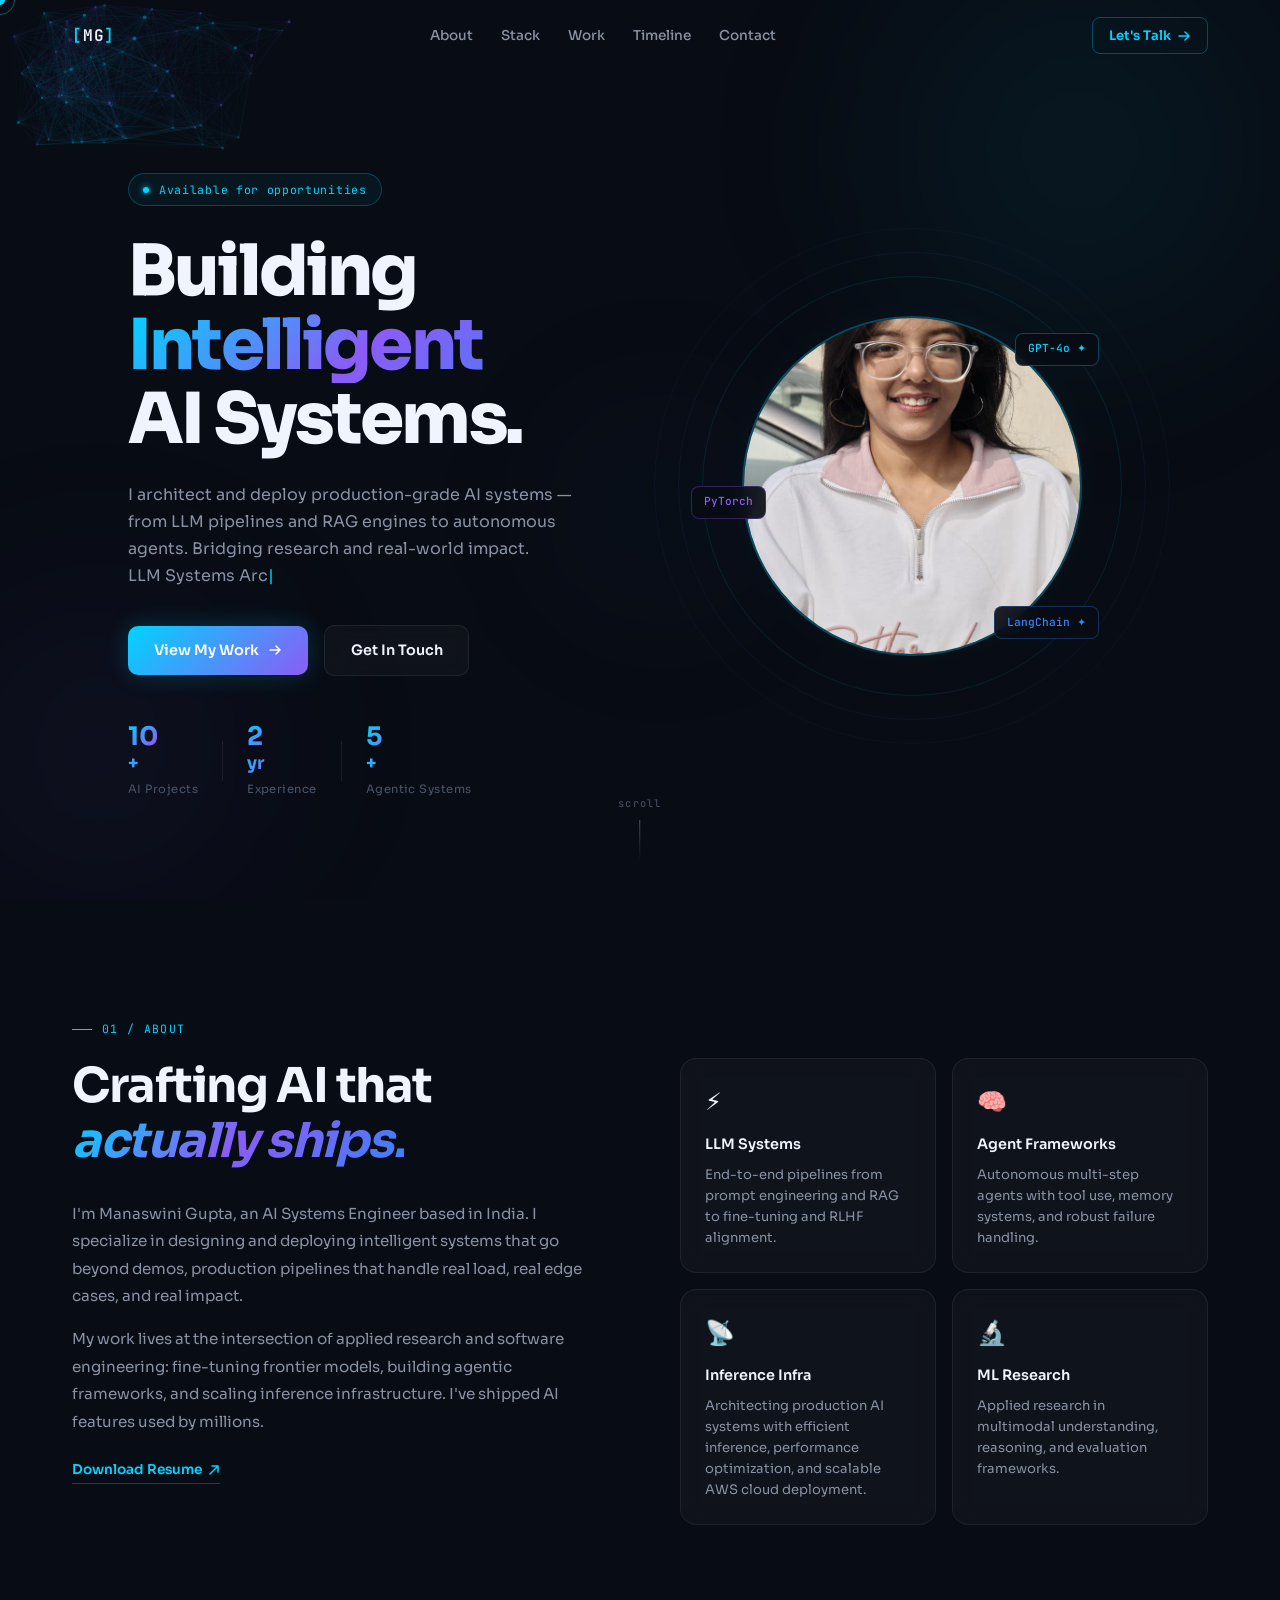
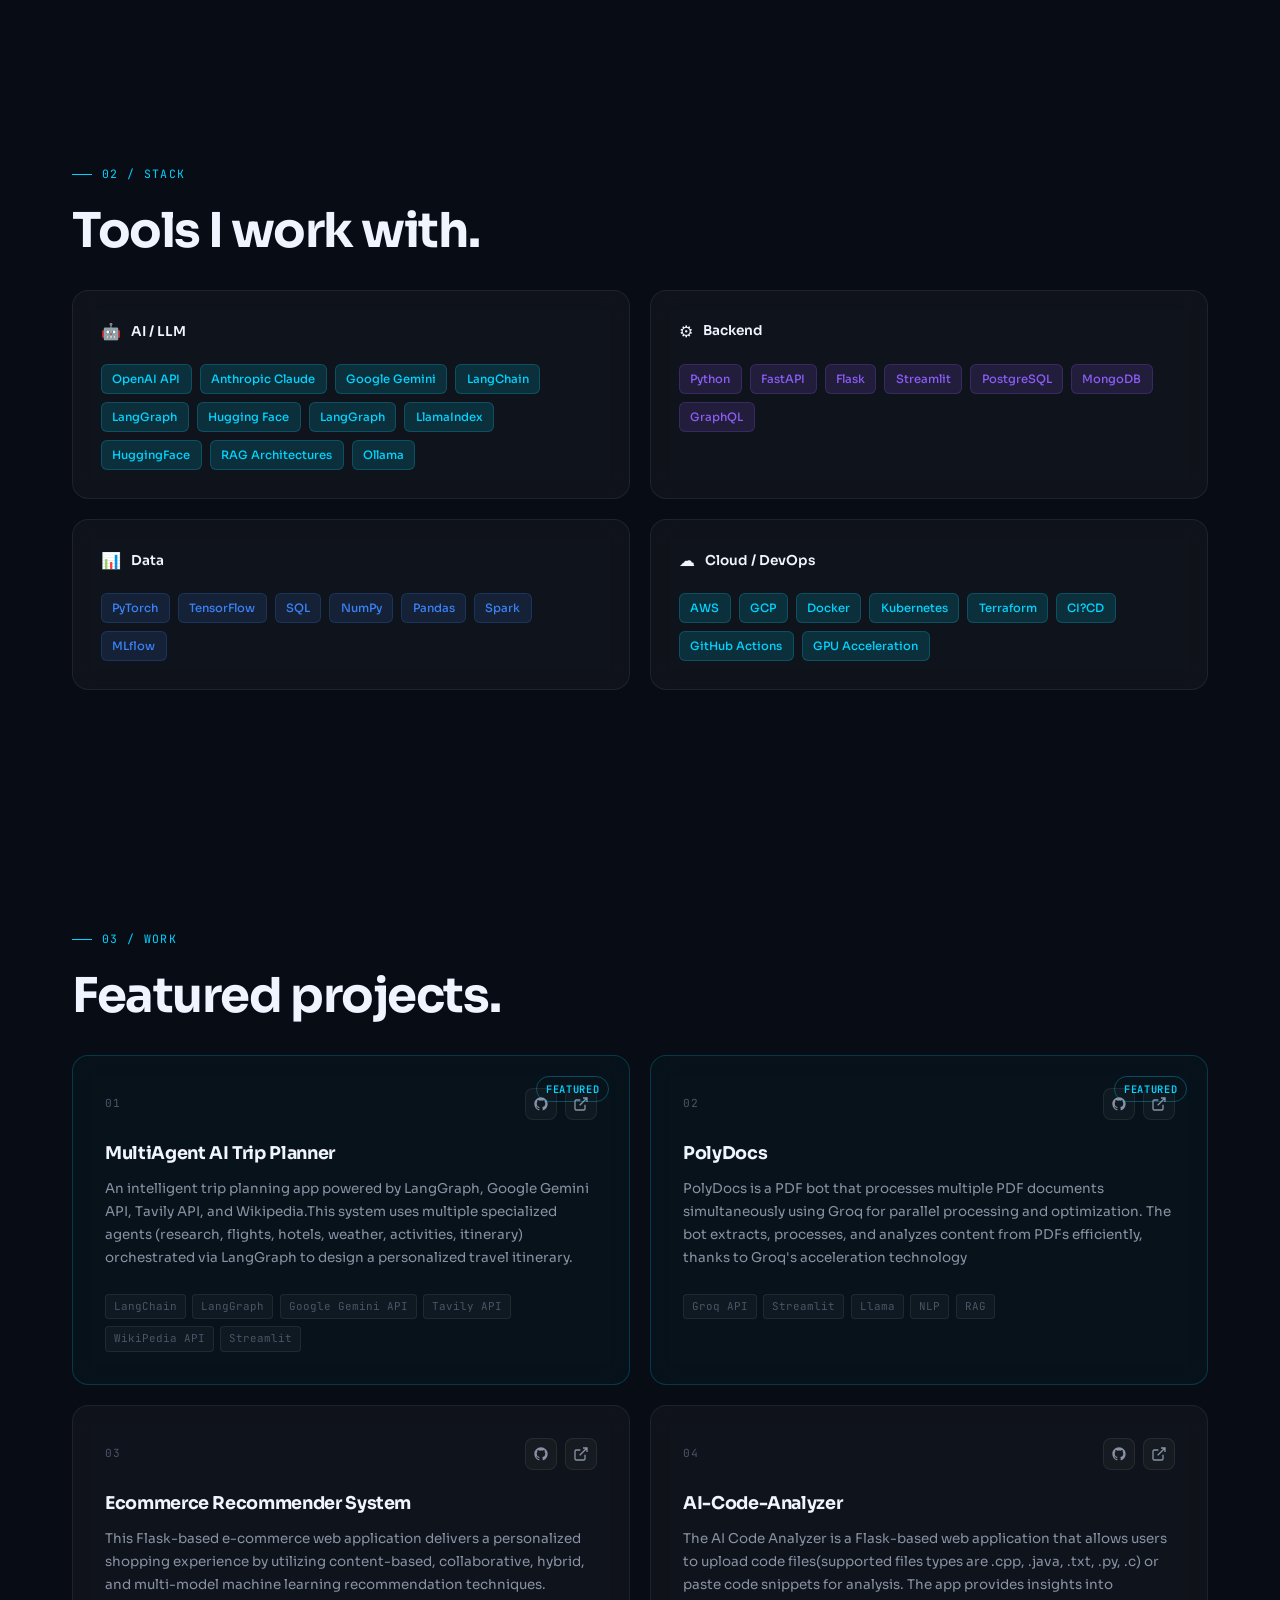
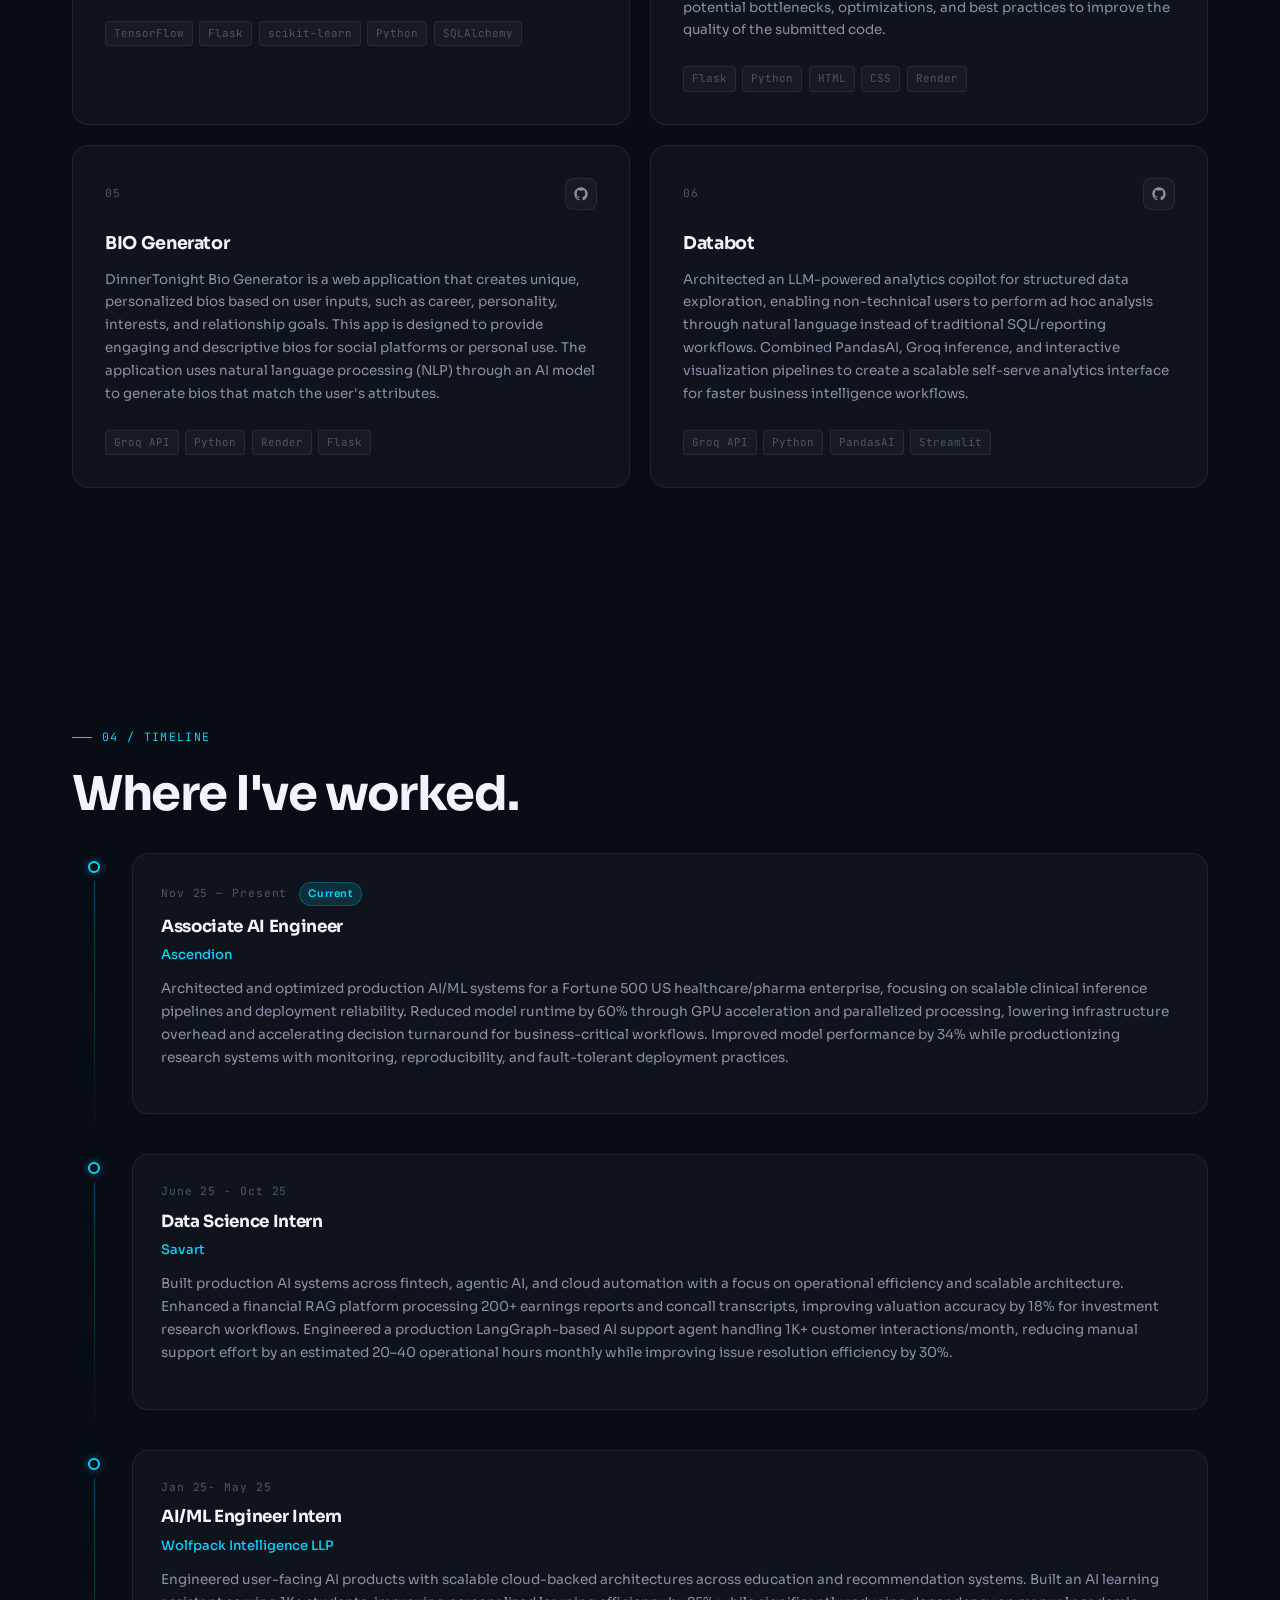
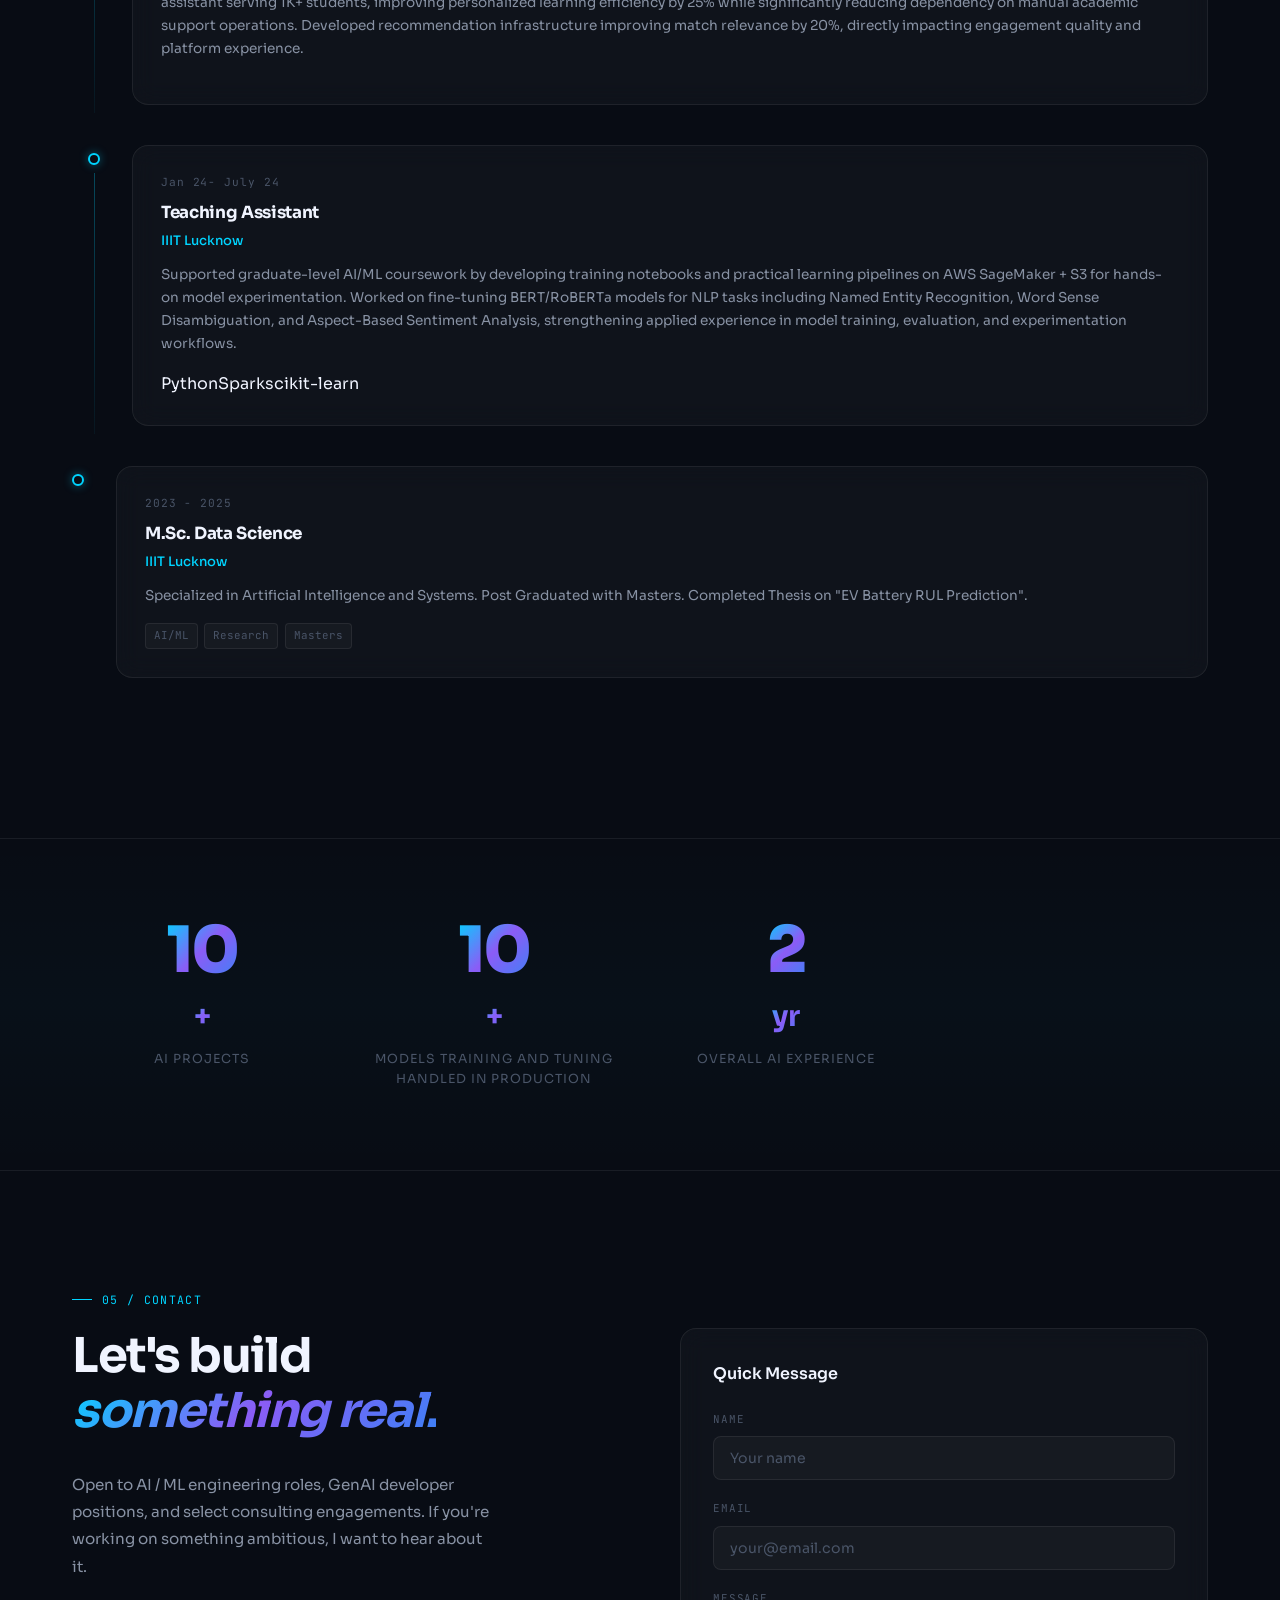
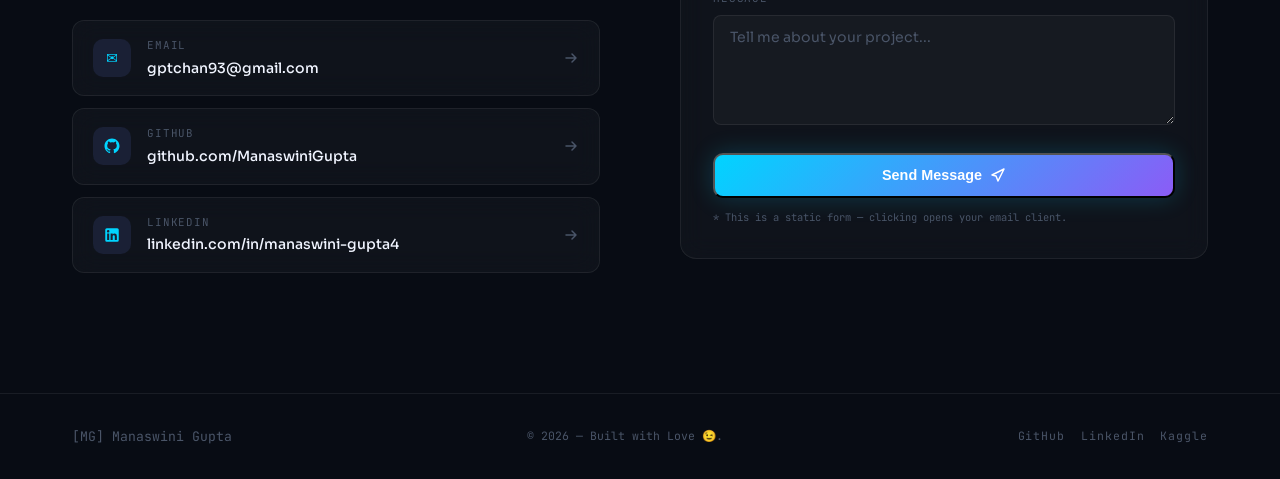
==== index.html @ fb1c4a46 "Update index.html" ====
<!DOCTYPE html>
<html lang="en">
<head>
  <meta charset="UTF-8" />
  <meta name="viewport" content="width=device-width, initial-scale=1.0" />
  <meta name="description" content="Manaswini Gupta — AI Systems Engineer. Building intelligent systems that push the frontier of what machines can do." />
  <title>Manaswini Gupta — AI Systems Engineer</title>

  <!-- Fonts: Clash Display + Sora -->
  <link rel="preconnect" href="https://fonts.googleapis.com" />
  <link rel="preconnect" href="https://fonts.gstatic.com" crossorigin />
  <link href="https://fonts.googleapis.com/css2?family=Sora:wght@300;400;500;600;700;800&family=JetBrains+Mono:wght@300;400;500&display=swap" rel="stylesheet" />

  <link rel="stylesheet" href="styles.css" />
</head>
<body>

  <!-- Custom cursor -->
  <div class="cursor" id="cursor"></div>
  <div class="cursor-trail" id="cursorTrail"></div>

  <!-- Loading screen -->
  <div class="loader" id="loader">
    <div class="loader-inner">
      <div class="loader-bar"></div>
      <span class="loader-text mono">Initializing<span class="loader-dots"></span></span>
    </div>
  </div>

  <!-- ─── NAVBAR ─── -->
  <nav class="nav" id="nav">
    <div class="nav-inner">
      <a href="#hero" class="nav-logo">
        <span class="logo-bracket">[</span>MG<span class="logo-bracket">]</span>
      </a>
      <ul class="nav-links">
        <li><a href="#about"   class="nav-link" data-section="about">About</a></li>
        <li><a href="#skills"  class="nav-link" data-section="skills">Stack</a></li>
        <li><a href="#projects" class="nav-link" data-section="projects">Work</a></li>
        <li><a href="#experience" class="nav-link" data-section="experience">Timeline</a></li>
        <li><a href="#contact" class="nav-link" data-section="contact">Contact</a></li>
      </ul>
      <a href="mailto:gptchan93@gmail.com" class="nav-cta">
        <span>Let's Talk</span>
        <svg width="14" height="14" viewBox="0 0 14 14" fill="none"><path d="M2 7h10M8 3l4 4-4 4" stroke="currentColor" stroke-width="1.5" stroke-linecap="round" stroke-linejoin="round"/></svg>
      </a>
      <button class="nav-toggle" id="navToggle" aria-label="Menu">
        <span></span><span></span>
      </button>
    </div>
  </nav>

  <!-- Mobile menu -->
  <div class="mobile-menu" id="mobileMenu">
    <ul>
      <li><a href="#about"      class="mob-link">About</a></li>
      <li><a href="#skills"     class="mob-link">Stack</a></li>
      <li><a href="#projects"   class="mob-link">Work</a></li>
      <li><a href="#experience" class="mob-link">Timeline</a></li>
      <li><a href="#contact"    class="mob-link">Contact</a></li>
    </ul>
  </div>

  <!-- ─── HERO ─── -->
  <section class="hero" id="hero">
    <!-- Animated background canvas -->
    <canvas class="hero-canvas" id="heroCanvas"></canvas>

    <!-- Ambient orbs -->
    <div class="orb orb-1"></div>
    <div class="orb orb-2"></div>
    <div class="orb orb-3"></div>

    <div class="hero-inner container">
      <!-- Left: text content -->
      <div class="hero-content" data-reveal>
        <div class="hero-badge">
          <span class="badge-dot"></span>
          <span class="mono">Available for opportunities</span>
        </div>

        <h1 class="hero-headline">
          <span class="line">Building</span>
          <span class="line gradient-text">Intelligent</span>
          <span class="line">AI Systems.</span>
        </h1>

        <p class="hero-sub">
          I architect and deploy production-grade AI systems — from LLM pipelines and
          RAG engines to autonomous agents. Bridging research and real-world impact.
        </p>

        <div class="hero-ctas">
          <a href="#projects" class="btn btn-primary">
            <span>View My Work</span>
            <svg width="16" height="16" viewBox="0 0 16 16" fill="none"><path d="M3 8h10M9 4l4 4-4 4" stroke="currentColor" stroke-width="1.5" stroke-linecap="round" stroke-linejoin="round"/></svg>
          </a>
          <a href="mailto: gptchan93@gmail.com" class="btn btn-ghost">Get In Touch</a>
        </div>

        <div class="hero-stats">
          <div class="hstat">
            <span class="hstat-num" data-count="10">0</span><span class="hstat-sym">+</span>
            <span class="hstat-label">AI Projects</span>
          </div>
          <div class="hstat-divider"></div>
          <div class="hstat">
            <span class="hstat-num" data-count="2">0</span><span class="hstat-sym">yr</span>
            <span class="hstat-label">Experience</span>
          </div>
          <div class="hstat-divider"></div>
          <div class="hstat">
            <span class="hstat-num" data-count="5">0</span><span class="hstat-sym">+</span>
            <span class="hstat-label">Agentic Systems</span>
          </div>
        </div>
      </div>

      <!-- Right: profile photo -->
      <div class="hero-visual" data-reveal data-reveal-delay="200">
        <div class="photo-frame">
          <div class="photo-rings">
            <div class="ring ring-1"></div>
            <div class="ring ring-2"></div>
            <div class="ring ring-3"></div>
          </div>
          <!-- Replace src with your actual photo: assets/profile.jpg -->
          <div class="photo-mask">
            <img
              src="assets/profile.jpeg"
              alt="Manaswini Gupta — AI Engineer"
              class="profile-photo"
              onerror="this.style.display='none'; this.nextElementSibling.style.display='flex'"
            />
            <!-- Fallback avatar shown when no image -->
            <div class="photo-fallback" style="display:none">
              <svg width="80" height="80" viewBox="0 0 80 80" fill="none"><circle cx="40" cy="30" r="18" stroke="var(--cyan)" stroke-width="1.5"/><path d="M10 72c0-16.569 13.431-30 30-30s30 13.431 30 30" stroke="var(--cyan)" stroke-width="1.5"/></svg>
            </div>
          </div>
          <div class="photo-glow"></div>
          <!-- Floating chips -->
          <div class="chip chip-1 mono">GPT-4o ✦</div>
          <div class="chip chip-2 mono">PyTorch</div>
          <div class="chip chip-3 mono">LangChain ✦</div>
        </div>
      </div>
    </div>

    <!-- Scroll indicator -->
    <div class="scroll-hint">
      <span class="mono">scroll</span>
      <div class="scroll-line"></div>
    </div>
  </section>

  <!-- ─── ABOUT ─── -->
  <section class="about section" id="about">
    <div class="container">
      <div class="section-label mono" data-reveal>01 / About</div>

      <div class="about-grid">
        <div class="about-text" data-reveal>
          <h2 class="section-heading">
            Crafting AI that<br/>
            <em>actually ships.</em>
          </h2>
          <p>
            I'm Manaswini Gupta, an AI Systems Engineer based in India. I specialize in
            designing and deploying intelligent systems that go beyond demos, production
            pipelines that handle real load, real edge cases, and real impact.
          </p>
          <p>
            My work lives at the intersection of applied research and software engineering:
            fine-tuning frontier models, building agentic frameworks, and scaling inference
            infrastructure. I've shipped AI features used by millions.
          </p>
          <div class="about-links">
            <a href="assets/resume.pdf" class="underline-link" target="_blank">
              Download Resume
              <svg width="12" height="12" viewBox="0 0 12 12" fill="none"><path d="M2 10L10 2M10 2H4M10 2v6" stroke="currentColor" stroke-width="1.5" stroke-linecap="round"/></svg>
            </a>
          </div>
        </div>

        <div class="about-cards" data-reveal data-reveal-delay="150">
          <div class="about-card glass">
            <div class="acard-icon">⚡</div>
            <h3>LLM Systems</h3>
            <p>End-to-end pipelines from prompt engineering and RAG to fine-tuning and RLHF alignment.</p>
          </div>
          <div class="about-card glass">
            <div class="acard-icon">🧠</div>
            <h3>Agent Frameworks</h3>
            <p>Autonomous multi-step agents with tool use, memory systems, and robust failure handling.</p>
          </div>
          <div class="about-card glass">
            <div class="acard-icon">📡</div>
            <h3>Inference Infra</h3>
            <p>Architecting production AI systems with efficient inference, performance optimization, and scalable AWS cloud deployment.</p>
          </div>
          <div class="about-card glass">
            <div class="acard-icon">🔬</div>
            <h3>ML Research</h3>
            <p>Applied research in multimodal understanding, reasoning, and evaluation frameworks.</p>
          </div>
        </div>
      </div>
    </div>
  </section>

  <!-- ─── SKILLS ─── -->
  <section class="skills section" id="skills">
    <div class="container">
      <div class="section-label mono" data-reveal>02 / Stack</div>
      <h2 class="section-heading" data-reveal>Tools I work with.</h2>

      <div class="skills-grid">

        <div class="skill-category glass" data-reveal>
          <div class="skill-cat-header">
            <span class="skill-cat-icon">🤖</span>
            <span>AI / LLM</span>
          </div>
          <div class="skill-tags">
            <span class="skill-tag tag-cyan">OpenAI API</span>
            <span class="skill-tag tag-cyan">Anthropic Claude</span>
            <span class="skill-tag tag-cyan">Google Gemini</span>
            <span class="skill-tag tag-cyan">LangChain</span>
            <span class="skill-tag tag-cyan">LangGraph</span>
            <span class="skill-tag tag-cyan">Hugging Face</span>
            <span class="skill-tag tag-cyan">LangGraph</span>      
            <span class="skill-tag tag-cyan">LlamaIndex</span>
            <span class="skill-tag tag-cyan">HuggingFace</span>
            <span class="skill-tag tag-cyan">RAG Architectures</span>
            <!-- <span class="skill-tag tag-cyan">PEFT / LoRA</span> -->
            <span class="skill-tag tag-cyan">Ollama</span>
          </div>
        </div>

        <div class="skill-category glass" data-reveal data-reveal-delay="80">
          <div class="skill-cat-header">
            <span class="skill-cat-icon">⚙️</span>
            <span>Backend</span>
          </div>
          <div class="skill-tags">
            <span class="skill-tag tag-violet">Python</span>
            <span class="skill-tag tag-violet">FastAPI</span>
            <span class="skill-tag tag-violet">Flask</span>
            <span class="skill-tag tag-violet">Streamlit</span>
            <span class="skill-tag tag-violet">PostgreSQL</span>
            <span class="skill-tag tag-violet">MongoDB</span>
            <span class="skill-tag tag-violet">GraphQL</span>
          </div>
        </div>

        <div class="skill-category glass" data-reveal data-reveal-delay="160">
          <div class="skill-cat-header">
            <span class="skill-cat-icon">📊</span>
            <span>Data</span>
          </div>
          <div class="skill-tags">
            <span class="skill-tag tag-blue">PyTorch</span>
            <span class="skill-tag tag-blue">TensorFlow</span>
            <span class="skill-tag tag-blue">SQL</span>
            <span class="skill-tag tag-blue">NumPy</span>
            <span class="skill-tag tag-blue">Pandas</span>
            <span class="skill-tag tag-blue">Spark</span>
            <span class="skill-tag tag-blue">MLflow</span>
            
          </div>
        </div>

        <div class="skill-category glass" data-reveal data-reveal-delay="240">
          <div class="skill-cat-header">
            <span class="skill-cat-icon">☁️</span>
            <span>Cloud / DevOps</span>
          </div>
          <div class="skill-tags">
            <span class="skill-tag tag-cyan">AWS</span>
            <span class="skill-tag tag-cyan">GCP</span>
            <span class="skill-tag tag-cyan">Docker</span>
            <span class="skill-tag tag-cyan">Kubernetes</span>
            <span class="skill-tag tag-cyan">Terraform</span>
            <span class="skill-tag tag-cyan">CI?CD</span>
            <span class="skill-tag tag-cyan">GitHub Actions</span>
            <span class="skill-tag tag-cyan">GPU Acceleration</span>
          </div>
        </div>

      </div>
    </div>
  </section>

  <!-- ─── PROJECTS ─── -->
  <section class="projects section" id="projects">
    <div class="container">
      <div class="section-label mono" data-reveal>03 / Work</div>
      <h2 class="section-heading" data-reveal>Featured projects.</h2>

      <div class="projects-grid">

        <!-- Project 1 -->
        <!-- <article class="project-card glass" data-reveal data-project="0">
          <div class="proj-header"> -->
        <article class="project-card glass proj-featured" data-reveal data-reveal-delay="100" data-project="0">
          <div class="proj-featured-badge mono">Featured</div>
            <div class="proj-header">
            <span class="proj-num mono">01</span>
            <div class="proj-links">
              <a href="https://github.com/ManaswiniGupta/MultiAgent-AI-Trip-Planner" class="proj-icon-btn" aria-label="GitHub" target="_blank">
                <svg width="16" height="16" viewBox="0 0 24 24" fill="currentColor"><path d="M12 2C6.477 2 2 6.477 2 12c0 4.418 2.865 8.166 6.839 9.489.5.092.682-.217.682-.483 0-.237-.009-.868-.013-1.703-2.782.605-3.369-1.34-3.369-1.34-.454-1.154-1.11-1.461-1.11-1.461-.908-.62.069-.608.069-.608 1.003.07 1.531 1.03 1.531 1.03.892 1.529 2.341 1.087 2.91.832.092-.647.35-1.088.636-1.338-2.22-.253-4.555-1.11-4.555-4.943 0-1.091.39-1.984 1.029-2.683-.103-.253-.446-1.27.098-2.647 0 0 .84-.269 2.75 1.025A9.578 9.578 0 0112 6.836c.85.004 1.705.114 2.504.337 1.909-1.294 2.747-1.025 2.747-1.025.546 1.377.202 2.394.1 2.647.64.699 1.028 1.592 1.028 2.683 0 3.842-2.339 4.687-4.566 4.935.359.309.678.919.678 1.852 0 1.336-.012 2.415-.012 2.744 0 .268.18.579.688.481C19.138 20.163 22 16.418 22 12c0-5.523-4.477-10-10-10z"/></svg>
              </a>
              <a href="https://github.com/ManaswiniGupta/MultiAgent-AI-Trip-Planner/blob/main/Demo%20Images/Screenshot%20(403).png" class="proj-icon-btn" aria-label="Live Demo" target="_blank">
                <svg width="16" height="16" viewBox="0 0 24 24" fill="none" stroke="currentColor" stroke-width="2"><path d="M18 13v6a2 2 0 01-2 2H5a2 2 0 01-2-2V8a2 2 0 012-2h6M15 3h6v6M10 14L21 3"/></svg>
              </a>
            </div>
          </div>
          <div class="proj-body">
            <h3>MultiAgent AI Trip Planner</h3>
            <p>An intelligent trip planning app powered by LangGraph, Google Gemini API, Tavily API, and Wikipedia.This system uses multiple specialized agents (research, flights, hotels, weather, activities, itinerary) orchestrated via LangGraph to design a personalized travel itinerary.</p>
          </div>
          <div class="proj-footer">
            <span class="proj-tag">LangChain</span>
            <span class="proj-tag">LangGraph</span>
            <span class="proj-tag">Google Gemini API</span>
            <span class="proj-tag">Tavily API</span>
            <span class="proj-tag">WikiPedia API</span>
            <span class="proj-tag">Streamlit</span>
          </div>
          <div class="proj-accent"></div>
        </article>

        <!-- Project 2 -->
        <article class="project-card glass proj-featured" data-reveal data-reveal-delay="100" data-project="1">
          <div class="proj-featured-badge mono">Featured</div>
          <div class="proj-header">
            <span class="proj-num mono">02</span>
            <div class="proj-links">
              <a href="https://github.com/ManaswiniGupta/PolyDocs" class="proj-icon-btn" aria-label="GitHub" target="_blank">
                <svg width="16" height="16" viewBox="0 0 24 24" fill="currentColor"><path d="M12 2C6.477 2 2 6.477 2 12c0 4.418 2.865 8.166 6.839 9.489.5.092.682-.217.682-.483 0-.237-.009-.868-.013-1.703-2.782.605-3.369-1.34-3.369-1.34-.454-1.154-1.11-1.461-1.11-1.461-.908-.62.069-.608.069-.608 1.003.07 1.531 1.03 1.531 1.03.892 1.529 2.341 1.087 2.91.832.092-.647.35-1.088.636-1.338-2.22-.253-4.555-1.11-4.555-4.943 0-1.091.39-1.984 1.029-2.683-.103-.253-.446-1.27.098-2.647 0 0 .84-.269 2.75 1.025A9.578 9.578 0 0112 6.836c.85.004 1.705.114 2.504.337 1.909-1.294 2.747-1.025 2.747-1.025.546 1.377.202 2.394.1 2.647.64.699 1.028 1.592 1.028 2.683 0 3.842-2.339 4.687-4.566 4.935.359.309.678.919.678 1.852 0 1.336-.012 2.415-.012 2.744 0 .268.18.579.688.481C19.138 20.163 22 16.418 22 12c0-5.523-4.477-10-10-10z"/></svg>
              </a>
              <a href="https://polydocs-u4zxh5e5neznq6ngfs4vnx.streamlit.app/" class="proj-icon-btn" aria-label="Live Demo" target="_blank">
                <svg width="16" height="16" viewBox="0 0 24 24" fill="none" stroke="currentColor" stroke-width="2"><path d="M18 13v6a2 2 0 01-2 2H5a2 2 0 01-2-2V8a2 2 0 012-2h6M15 3h6v6M10 14L21 3"/></svg>
              </a>
            </div>
          </div>
          <div class="proj-body">
            <h3>PolyDocs</h3>
              <p>PolyDocs is a PDF bot that processes multiple PDF documents simultaneously using Groq for parallel processing and optimization. The bot extracts, processes, and analyzes content from PDFs efficiently, thanks to Groq's acceleration technology</p>          </div>
          <div class="proj-footer">
            <span class="proj-tag">Groq API</span>
            <span class="proj-tag">Streamlit</span>
            <span class="proj-tag">Llama</span>
            <span class="proj-tag">NLP</span>
            <span class="proj-tag">RAG</span>
          </div>
          <div class="proj-accent"></div>
        </article>

        
        <!-- Project 3 -->
        <!-- <article class="project-card glass proj-featured" data-reveal data-reveal-delay="100" data-project="2">
          <div class="proj-featured-badge mono">Featured</div> -->
         <article class="project-card glass" data-reveal data-project="2">
          <!-- <div class="proj-header"> --> 
          <div class="proj-header">
            <span class="proj-num mono">03</span>
            <div class="proj-links">
              <a href="https://github.com/ManaswiniGupta/Ecom-recommender-system" class="proj-icon-btn" aria-label="GitHub" target="_blank">
                <svg width="16" height="16" viewBox="0 0 24 24" fill="currentColor"><path d="M12 2C6.477 2 2 6.477 2 12c0 4.418 2.865 8.166 6.839 9.489.5.092.682-.217.682-.483 0-.237-.009-.868-.013-1.703-2.782.605-3.369-1.34-3.369-1.34-.454-1.154-1.11-1.461-1.11-1.461-.908-.62.069-.608.069-.608 1.003.07 1.531 1.03 1.531 1.03.892 1.529 2.341 1.087 2.91.832.092-.647.35-1.088.636-1.338-2.22-.253-4.555-1.11-4.555-4.943 0-1.091.39-1.984 1.029-2.683-.103-.253-.446-1.27.098-2.647 0 0 .84-.269 2.75 1.025A9.578 9.578 0 0112 6.836c.85.004 1.705.114 2.504.337 1.909-1.294 2.747-1.025 2.747-1.025.546 1.377.202 2.394.1 2.647.64.699 1.028 1.592 1.028 2.683 0 3.842-2.339 4.687-4.566 4.935.359.309.678.919.678 1.852 0 1.336-.012 2.415-.012 2.744 0 .268.18.579.688.481C19.138 20.163 22 16.418 22 12c0-5.523-4.477-10-10-10z"/></svg>
              </a>
              <a href="https://drive.google.com/file/d/1qSKUozX-4V9bNYzt5mXvkrQxwNingvZv/view" class="proj-icon-btn" aria-label="Live Demo" target="_blank">
                <svg width="16" height="16" viewBox="0 0 24 24" fill="none" stroke="currentColor" stroke-width="2"><path d="M18 13v6a2 2 0 01-2 2H5a2 2 0 01-2-2V8a2 2 0 012-2h6M15 3h6v6M10 14L21 3"/></svg>
              </a>
            </div>
          </div>
          <div class="proj-body">
            <h3>Ecommerce Recommender System</h3>
              <p>This Flask-based e-commerce web application delivers a personalized shopping experience by utilizing content-based, collaborative, hybrid, and multi-model machine learning recommendation techniques.</p>          </div>
          <div class="proj-footer">
            <span class="proj-tag">TensorFlow</span>
            <span class="proj-tag">Flask</span>
            <span class="proj-tag">scikit-learn</span>
            <span class="proj-tag">Python</span>
            <span class="proj-tag">SQLAlchemy</span>
          </div>
          <div class="proj-accent"></div>
        </article>

        <!-- Project 4 -->
        <article class="project-card glass" data-reveal data-reveal-delay="200" data-project="3">
          <div class="proj-header">
            <span class="proj-num mono">04</span>
            <div class="proj-links">
              <a href="https://github.com/ManaswiniGupta/AI-Code-Analyzer" class="proj-icon-btn" aria-label="GitHub" target="_blank">
                <svg width="16" height="16" viewBox="0 0 24 24" fill="currentColor"><path d="M12 2C6.477 2 2 6.477 2 12c0 4.418 2.865 8.166 6.839 9.489.5.092.682-.217.682-.483 0-.237-.009-.868-.013-1.703-2.782.605-3.369-1.34-3.369-1.34-.454-1.154-1.11-1.461-1.11-1.461-.908-.62.069-.608.069-.608 1.003.07 1.531 1.03 1.531 1.03.892 1.529 2.341 1.087 2.91.832.092-.647.35-1.088.636-1.338-2.22-.253-4.555-1.11-4.555-4.943 0-1.091.39-1.984 1.029-2.683-.103-.253-.446-1.27.098-2.647 0 0 .84-.269 2.75 1.025A9.578 9.578 0 0112 6.836c.85.004 1.705.114 2.504.337 1.909-1.294 2.747-1.025 2.747-1.025.546 1.377.202 2.394.1 2.647.64.699 1.028 1.592 1.028 2.683 0 3.842-2.339 4.687-4.566 4.935.359.309.678.919.678 1.852 0 1.336-.012 2.415-.012 2.744 0 .268.18.579.688.481C19.138 20.163 22 16.418 22 12c0-5.523-4.477-10-10-10z"/></svg>
              </a>
              <a href="https://ai-code-analyzer-app.onrender.com/" class="proj-icon-btn" aria-label="Live Demo" target="_blank">
                <svg width="16" height="16" viewBox="0 0 24 24" fill="none" stroke="currentColor" stroke-width="2"><path d="M18 13v6a2 2 0 01-2 2H5a2 2 0 01-2-2V8a2 2 0 012-2h6M15 3h6v6M10 14L21 3"/></svg>
              </a>
            </div>
          </div>
          <div class="proj-body">
            <h3>AI-Code-Analyzer</h3>
              <p>The AI Code Analyzer is a Flask-based web application that allows users to upload code files(supported files types are .cpp, .java, .txt, .py, .c) or paste code snippets for analysis. The app provides insights into potential bottlenecks, optimizations, and best practices to improve the quality of the submitted code.</p>          </div>
          <div class="proj-footer">
            <span class="proj-tag">Flask</span>
            <span class="proj-tag">Python</span>
            <span class="proj-tag">HTML</span>
            <span class="proj-tag">CSS</span>
            <span class="proj-tag">Render</span>
          </div>
          <div class="proj-accent"></div>
        </article>

        <!-- Project 5 -->
        <article class="project-card glass" data-reveal data-reveal-delay="300" data-project="4">
          <div class="proj-header">
            <span class="proj-num mono">05</span>
            <div class="proj-links">
              <a href="https://github.com/ManaswiniGupta/BIO-generator" class="proj-icon-btn" aria-label="GitHub" target="_blank">
                <svg width="16" height="16" viewBox="0 0 24 24" fill="currentColor"><path d="M12 2C6.477 2 2 6.477 2 12c0 4.418 2.865 8.166 6.839 9.489.5.092.682-.217.682-.483 0-.237-.009-.868-.013-1.703-2.782.605-3.369-1.34-3.369-1.34-.454-1.154-1.11-1.461-1.11-1.461-.908-.62.069-.608.069-.608 1.003.07 1.531 1.03 1.531 1.03.892 1.529 2.341 1.087 2.91.832.092-.647.35-1.088.636-1.338-2.22-.253-4.555-1.11-4.555-4.943 0-1.091.39-1.984 1.029-2.683-.103-.253-.446-1.27.098-2.647 0 0 .84-.269 2.75 1.025A9.578 9.578 0 0112 6.836c.85.004 1.705.114 2.504.337 1.909-1.294 2.747-1.025 2.747-1.025.546 1.377.202 2.394.1 2.647.64.699 1.028 1.592 1.028 2.683 0 3.842-2.339 4.687-4.566 4.935.359.309.678.919.678 1.852 0 1.336-.012 2.415-.012 2.744 0 .268.18.579.688.481C19.138 20.163 22 16.418 22 12c0-5.523-4.477-10-10-10z"/></svg>
              </a>
            </div>
          </div>
          <div class="proj-body">
            <h3>BIO Generator</h3>
            <p>DinnerTonight Bio Generator is a web application that creates unique, personalized bios based on user inputs, such as career, personality, interests, and relationship goals. This app is designed to provide engaging and descriptive bios for social platforms or personal use. The application uses natural language processing (NLP) through an AI model to generate bios that match the user's attributes.</p>          </div>
          <div class="proj-footer">
            <span class="proj-tag">Groq API</span>
            <span class="proj-tag">Python</span>
            <span class="proj-tag">Render</span>
            <span class="proj-tag">Flask</span>
          </div>
          <div class="proj-accent"></div>
        </article>


        <!-- Project 6 -->
        <article class="project-card glass" data-reveal data-reveal-delay="300" data-project="5">
          <div class="proj-header">
            <span class="proj-num mono">06</span>
            <div class="proj-links">
              <a href="https://github.com/ManaswiniGupta/Databot" class="proj-icon-btn" aria-label="GitHub" target="_blank">
                <svg width="16" height="16" viewBox="0 0 24 24" fill="currentColor"><path d="M12 2C6.477 2 2 6.477 2 12c0 4.418 2.865 8.166 6.839 9.489.5.092.682-.217.682-.483 0-.237-.009-.868-.013-1.703-2.782.605-3.369-1.34-3.369-1.34-.454-1.154-1.11-1.461-1.11-1.461-.908-.62.069-.608.069-.608 1.003.07 1.531 1.03 1.531 1.03.892 1.529 2.341 1.087 2.91.832.092-.647.35-1.088.636-1.338-2.22-.253-4.555-1.11-4.555-4.943 0-1.091.39-1.984 1.029-2.683-.103-.253-.446-1.27.098-2.647 0 0 .84-.269 2.75 1.025A9.578 9.578 0 0112 6.836c.85.004 1.705.114 2.504.337 1.909-1.294 2.747-1.025 2.747-1.025.546 1.377.202 2.394.1 2.647.64.699 1.028 1.592 1.028 2.683 0 3.842-2.339 4.687-4.566 4.935.359.309.678.919.678 1.852 0 1.336-.012 2.415-.012 2.744 0 .268.18.579.688.481C19.138 20.163 22 16.418 22 12c0-5.523-4.477-10-10-10z"/></svg>
              </a>
            </div>
          </div>
          <div class="proj-body">
            <h3>Databot</h3>
            <p>Architected an LLM-powered analytics copilot for structured data exploration, enabling non-technical users to perform ad hoc analysis through natural language instead of traditional SQL/reporting workflows. Combined PandasAI, Groq inference, and interactive visualization pipelines to create a scalable self-serve analytics interface for faster business intelligence workflows.</p>          <div class="proj-footer">
            <span class="proj-tag">Groq API</span>
            <span class="proj-tag">Python</span>
            <span class="proj-tag">PandasAI</span>
            <span class="proj-tag">Streamlit</span>
          </div>
          <div class="proj-accent"></div>
        </article>

      </div>
    </div>
  </section>

  <!-- ─── EXPERIENCE ─── -->
  <section class="experience section" id="experience">
    <div class="container">
      <div class="section-label mono" data-reveal>04 / Timeline</div>
      <h2 class="section-heading" data-reveal>Where I've worked.</h2>

      <div class="timeline">

        <div class="timeline-item" data-reveal>
          <div class="tl-marker">
            <div class="tl-dot"></div>
            <div class="tl-line"></div>
          </div>
          <div class="tl-content glass">
            <div class="tl-meta">
              <span class="tl-period mono">Nov 25 — Present</span>
              <span class="tl-badge">Current</span>
            </div>
            <h3>Associate AI Engineer</h3>
            <div class="tl-company">Ascendion</div>
              <p>Architected and optimized production AI/ML systems for a Fortune 500 US healthcare/pharma enterprise, focusing on scalable clinical inference pipelines and deployment reliability. Reduced model runtime by 60% through GPU acceleration and parallelized processing, lowering infrastructure overhead and accelerating decision turnaround for business-critical workflows. Improved model performance by 34% while productionizing research systems with monitoring, reproducibility, and fault-tolerant deployment practices.</p>            <div class="tl-tags">
              <!-- <span>LLMs</span><span>RAG</span><span>Python</span><span>AWS</span> -->
            </div>
          </div>
        </div>

        <div class="timeline-item" data-reveal data-reveal-delay="100">
          <div class="tl-marker">
            <div class="tl-dot"></div>
            <div class="tl-line"></div>
          </div>
          <div class="tl-content glass">
            <div class="tl-meta">
              <span class="tl-period mono">June 25 - Oct 25</span>
            </div>
            <h3>Data Science Intern</h3>
            <div class="tl-company">Savart</div>
              <p>Built production AI systems across fintech, agentic AI, and cloud automation with a focus on operational efficiency and scalable architecture. Enhanced a financial RAG platform processing 200+ earnings reports and concall transcripts, improving valuation accuracy by 18% for investment research workflows. Engineered a production LangGraph-based AI support agent handling 1K+ customer interactions/month, reducing manual support effort by an estimated 20–40 operational hours monthly while improving issue resolution efficiency by 30%.</p>            <div class="tl-tags">
              <!-- <span>PyTorch</span><span>Kubernetes</span><span>NLP</span> -->
            </div>
          </div>
        </div>

        <div class="timeline-item" data-reveal data-reveal-delay="200">
          <div class="tl-marker">
            <div class="tl-dot"></div>
            <div class="tl-line"></div>
          </div>
          <div class="tl-content glass">
            <div class="tl-meta">
              <span class="tl-period mono">Jan 25- May 25</span>
            </div>
            <h3>AI/ML Engineer Intern </h3>
            <div class="tl-company">Wolfpack Intelligence LLP</div>
              <p>Engineered user-facing AI products with scalable cloud-backed architectures across education and recommendation systems. Built an AI learning assistant serving 1K+ students, improving personalized learning efficiency by 25% while significantly reducing dependency on manual academic support operations. Developed recommendation infrastructure improving match relevance by 20%, directly impacting engagement quality and platform experience.</p>            <div class="tl-tags">
              <!-- <span>Python</span><span>Spark</span><span>scikit-learn</span> -->
            </div>
          </div>
        </div>


        
        <div class="timeline-item" data-reveal data-reveal-delay="200">
          <div class="tl-marker">
            <div class="tl-dot"></div>
            <div class="tl-line"></div>
          </div>
          <div class="tl-content glass">
            <div class="tl-meta">
              <span class="tl-period mono">Jan 24- July 24</span>
            </div>
            <h3>Teaching Assistant </h3>
            <div class="tl-company">IIIT Lucknow</div>
              <p>Supported graduate-level AI/ML coursework by developing training notebooks and practical learning pipelines on AWS SageMaker + S3 for hands-on model experimentation. Worked on fine-tuning BERT/RoBERTa models for NLP tasks including Named Entity Recognition, Word Sense Disambiguation, and Aspect-Based Sentiment Analysis, strengthening applied experience in model training, evaluation, and experimentation workflows.</p>              <span>Python</span><span>Spark</span><span>scikit-learn</span>
            </div>
          </div>
        </div>

        <div class="timeline-item" data-reveal data-reveal-delay="300">
          <div class="tl-marker">
            <div class="tl-dot"></div>
          </div>
          <div class="tl-content glass">
            <div class="tl-meta">
              <span class="tl-period mono">2023 - 2025</span>
            </div>
            <h3>M.Sc. Data Science</h3>
            <div class="tl-company">IIIT Lucknow</div>
            <p>Specialized in Artificial Intelligence and Systems. Post Graduated with Masters. Completed Thesis on "EV Battery RUL Prediction".</p>
            <div class="tl-tags">
              <span>AI/ML</span><span>Research</span><span>Masters</span>
            </div>
          </div>
        </div>

      </div>
    </div>
  </section>

  <!-- ─── STATS ─── -->
  <section class="stats section" id="stats">
    <div class="container">
      <div class="stats-grid">
        <div class="stat-item" data-reveal>
          <span class="stat-num gradient-text" data-count="10">0</span>
          <span class="stat-plus gradient-text">+</span>
          <span class="stat-label">AI Projects</span>
        </div>
        <div class="stat-item" data-reveal data-reveal-delay="100">
          <span class="stat-num gradient-text" data-count="10">0</span>
          <span class="stat-plus gradient-text">+</span>
          <span class="stat-label">Models training and Tuning Handled in Production</span>
        </div>
        <!-- <div class="stat-item" data-reveal data-reveal-delay="200">
          <span class="stat-num gradient-text" data-count="20">0</span>
          <span class="stat-plus gradient-text">K+</span>
          <span class="stat-label">Daily API Calls Handled</span>
        </div> -->
        <div class="stat-item" data-reveal data-reveal-delay="300">
          <span class="stat-num gradient-text" data-count="2">0</span>
          <span class="stat-plus gradient-text">yr</span>
          <span class="stat-label">Overall AI Experience</span>
        </div>
      </div>
    </div>
  </section>

  <!-- ─── CONTACT ─── -->
  <section class="contact section" id="contact">
    <div class="container">
      <div class="section-label mono" data-reveal>05 / Contact</div>

      <div class="contact-grid">
        <div class="contact-left" data-reveal>
          <h2 class="section-heading">
            Let's build<br/>
            <em>something real.</em>
          </h2>
          <p>Open to AI / ML engineering roles, GenAI developer positions, and select consulting engagements. If you're working on something ambitious, I want to hear about it.</p>

          <div class="contact-channels">
            <!-- Replace href values with your actual links -->
            <a href="mailto:gptchan93@gmail.com" class="channel-link glass">
              <div class="channel-icon">✉</div>
              <div class="channel-info">
                <span class="channel-label mono">Email</span>
                <span class="channel-value">gptchan93@gmail.com</span>
              </div>
              <svg class="channel-arrow" width="16" height="16" viewBox="0 0 16 16" fill="none"><path d="M3 8h10M9 4l4 4-4 4" stroke="currentColor" stroke-width="1.5" stroke-linecap="round" stroke-linejoin="round"/></svg>
            </a>

            <a href="https://github.com/ManaswiniGupta" class="channel-link glass" target="_blank" rel="noopener">
              <div class="channel-icon">
                <svg width="18" height="18" viewBox="0 0 24 24" fill="currentColor"><path d="M12 2C6.477 2 2 6.477 2 12c0 4.418 2.865 8.166 6.839 9.489.5.092.682-.217.682-.483 0-.237-.009-.868-.013-1.703-2.782.605-3.369-1.34-3.369-1.34-.454-1.154-1.11-1.461-1.11-1.461-.908-.62.069-.608.069-.608 1.003.07 1.531 1.03 1.531 1.03.892 1.529 2.341 1.087 2.91.832.092-.647.35-1.088.636-1.338-2.22-.253-4.555-1.11-4.555-4.943 0-1.091.39-1.984 1.029-2.683-.103-.253-.446-1.27.098-2.647 0 0 .84-.269 2.75 1.025A9.578 9.578 0 0112 6.836c.85.004 1.705.114 2.504.337 1.909-1.294 2.747-1.025 2.747-1.025.546 1.377.202 2.394.1 2.647.64.699 1.028 1.592 1.028 2.683 0 3.842-2.339 4.687-4.566 4.935.359.309.678.919.678 1.852 0 1.336-.012 2.415-.012 2.744 0 .268.18.579.688.481C19.138 20.163 22 16.418 22 12c0-5.523-4.477-10-10-10z"/></svg>
              </div>
              <div class="channel-info">
                <span class="channel-label mono">GitHub</span>
                <span class="channel-value">github.com/ManaswiniGupta</span>
              </div>
              <svg class="channel-arrow" width="16" height="16" viewBox="0 0 16 16" fill="none"><path d="M3 8h10M9 4l4 4-4 4" stroke="currentColor" stroke-width="1.5" stroke-linecap="round" stroke-linejoin="round"/></svg>
            </a>

            <a href="https://www.linkedin.com/in/manaswini-gupta4/" class="channel-link glass" target="_blank" rel="noopener">
              <div class="channel-icon">
                <svg width="18" height="18" viewBox="0 0 24 24" fill="currentColor"><path d="M19 3a2 2 0 012 2v14a2 2 0 01-2 2H5a2 2 0 01-2-2V5a2 2 0 012-2h14m-.5 15.5v-5.3a3.26 3.26 0 00-3.26-3.26c-.85 0-1.84.52-2.32 1.3v-1.11h-2.79v8.37h2.79v-4.93c0-.77.62-1.4 1.39-1.4a1.4 1.4 0 011.4 1.4v4.93h2.79M6.88 8.56a1.68 1.68 0 001.68-1.68c0-.93-.75-1.69-1.68-1.69a1.69 1.69 0 00-1.69 1.69c0 .93.76 1.68 1.69 1.68m1.39 9.94v-8.37H5.5v8.37h2.77z"/></svg>
              </div>
              <div class="channel-info">
                <span class="channel-label mono">LinkedIn</span>
                <span class="channel-value">linkedin.com/in/manaswini-gupta4</span>
              </div>
              <svg class="channel-arrow" width="16" height="16" viewBox="0 0 16 16" fill="none"><path d="M3 8h10M9 4l4 4-4 4" stroke="currentColor" stroke-width="1.5" stroke-linecap="round" stroke-linejoin="round"/></svg>
            </a>
          </div>
        </div>

        <!-- Quick message form (frontend only) -->
        <div class="contact-right" data-reveal data-reveal-delay="150">
          <div class="contact-form glass">
            <h3>Quick Message</h3>
            <div class="form-group">
              <label class="mono">Name</label>
              <input type="text" class="form-input" placeholder="Your name" />
            </div>
            <div class="form-group">
              <label class="mono">Email</label>
              <input type="email" class="form-input" placeholder="your@email.com" />
            </div>
            <div class="form-group">
              <label class="mono">Message</label>
              <textarea class="form-input form-textarea" placeholder="Tell me about your project..."></textarea>
            </div>
            <button class="btn btn-primary btn-full" id="formSubmit">
              <span>Send Message</span>
              <svg width="16" height="16" viewBox="0 0 16 16" fill="none"><path d="M2 8l12-6-6 12-2-5-4-1z" stroke="currentColor" stroke-width="1.5" stroke-linejoin="round"/></svg>
            </button>
            <p class="form-note mono">* This is a static form — clicking opens your email client.</p>
          </div>
        </div>
      </div>
    </div>
  </section>

  <!-- ─── FOOTER ─── -->
  <footer class="footer">
    <div class="container footer-inner">
      <span class="footer-logo mono">[MG] Manaswini Gupta</span>
      <span class="footer-copy mono">© 2026 — Built with Love 😉.</span>
      <div class="footer-socials">
        <a href="https://github.com/ManaswiniGupta" target="_blank" rel="noopener" aria-label="GitHub">GitHub</a>
        <a href="https://www.linkedin.com/in/manaswini-gupta4/" target="_blank" rel="noopener" aria-label="LinkedIn">LinkedIn</a>
        <a href="https://www.kaggle.com/manaswiniguptaiiitl" target="_blank" rel="noopener" aria-label="Kaggle">Kaggle</a>
      </div>
    </div>
  </footer>

  <script src="script.js"></script>
</body>
</html>
---- styles.css ----
/* ============================================================
   Alex Chen — AI Engineer Portfolio
   styles.css — Premium Dark Theme
   ============================================================ */

/* ─── CSS Custom Properties ─── */
:root {
  /* Base colors */
  --bg-base:      #080C14;
  --bg-1:         #0B0F19;
  --bg-2:         #111827;
  --bg-3:         #1A2035;

  /* Accents */
  --cyan:         #00D4FF;
  --cyan-dim:     rgba(0, 212, 255, 0.15);
  --cyan-glow:    rgba(0, 212, 255, 0.08);
  --violet:       #8B5CF6;
  --violet-dim:   rgba(139, 92, 246, 0.15);
  --blue:         #3B82F6;
  --blue-dim:     rgba(59, 130, 246, 0.12);

  /* Text */
  --text-primary:   #F0F4FF;
  --text-secondary: #8892A4;
  --text-muted:     #4A5568;

  /* Glass */
  --glass-bg:     rgba(255, 255, 255, 0.03);
  --glass-border: rgba(255, 255, 255, 0.07);
  --glass-hover:  rgba(255, 255, 255, 0.055);

  /* Gradient */
  --grad-cyan-violet: linear-gradient(135deg, var(--cyan), var(--violet));
  --grad-text:        linear-gradient(135deg, #00D4FF 0%, #8B5CF6 50%, #3B82F6 100%);

  /* Layout */
  --max-w: 1200px;
  --nav-h: 72px;

  /* Timing */
  --ease-out-expo: cubic-bezier(0.16, 1, 0.3, 1);
  --ease-in-out:   cubic-bezier(0.4, 0, 0.2, 1);
}

/* ─── Reset & Base ─── */
*, *::before, *::after { box-sizing: border-box; margin: 0; padding: 0; }

html {
  scroll-behavior: smooth;
  scroll-padding-top: var(--nav-h);
}

body {
  font-family: 'Sora', system-ui, sans-serif;
  background: var(--bg-base);
  color: var(--text-primary);
  line-height: 1.6;
  overflow-x: hidden;
  -webkit-font-smoothing: antialiased;
  cursor: none; /* hide default; custom cursor active */
}

/* Restore pointer on touch devices */
@media (hover: none) {
  body { cursor: auto; }
  .cursor, .cursor-trail { display: none; }
}

img { max-width: 100%; display: block; }
a { color: inherit; text-decoration: none; }
ul { list-style: none; }

.mono { font-family: 'JetBrains Mono', monospace; }
.container { max-width: var(--max-w); margin: 0 auto; padding: 0 2rem; }
.section { padding: 120px 0; }

/* ─── Custom Cursor ─── */
.cursor {
  position: fixed; top: 0; left: 0; z-index: 9999;
  width: 10px; height: 10px;
  background: var(--cyan);
  border-radius: 50%;
  pointer-events: none;
  transform: translate(-50%, -50%);
  transition: width 0.2s, height 0.2s, background 0.2s;
  mix-blend-mode: screen;
}

.cursor-trail {
  position: fixed; top: 0; left: 0; z-index: 9998;
  width: 30px; height: 30px;
  border: 1px solid rgba(0, 212, 255, 0.4);
  border-radius: 50%;
  pointer-events: none;
  transform: translate(-50%, -50%);
  transition: transform 0.1s var(--ease-out-expo), width 0.3s, height 0.3s;
}

body:has(a:hover) .cursor,
body:has(button:hover) .cursor {
  width: 18px; height: 18px;
  background: var(--violet);
}

/* ─── Loader ─── */
.loader {
  position: fixed; inset: 0; z-index: 10000;
  background: var(--bg-base);
  display: flex; align-items: center; justify-content: center;
  transition: opacity 0.6s var(--ease-out-expo), visibility 0.6s;
}

.loader.hidden { opacity: 0; visibility: hidden; pointer-events: none; }

.loader-inner {
  display: flex; flex-direction: column; align-items: center; gap: 1.2rem;
}

.loader-bar {
  width: 200px; height: 1px;
  background: var(--bg-3);
  position: relative; overflow: hidden;
  border-radius: 1px;
}

.loader-bar::after {
  content: '';
  position: absolute; top: 0; left: -100%; width: 100%; height: 100%;
  background: linear-gradient(90deg, transparent, var(--cyan), transparent);
  animation: loaderScan 1.2s var(--ease-in-out) infinite;
}

@keyframes loaderScan {
  to { left: 200%; }
}

.loader-text {
  font-size: 0.7rem; color: var(--text-muted); letter-spacing: 0.15em;
}

.loader-dots::after {
  content: '';
  animation: dots 1.2s infinite;
}

@keyframes dots {
  0%   { content: ''; }
  33%  { content: '.'; }
  66%  { content: '..'; }
  100% { content: '...'; }
}

/* ─── Glass utility ─── */
.glass {
  background: var(--glass-bg);
  border: 1px solid var(--glass-border);
  border-radius: 16px;
  backdrop-filter: blur(12px);
  -webkit-backdrop-filter: blur(12px);
}

.glass:hover {
  background: var(--glass-hover);
  border-color: rgba(255,255,255,0.12);
  transition: background 0.3s, border-color 0.3s;
}

/* ─── Gradient text ─── */
.gradient-text {
  background: var(--grad-text);
  -webkit-background-clip: text;
  -webkit-text-fill-color: transparent;
  background-clip: text;
}

/* ─── Reveal animations ─── */
[data-reveal] {
  opacity: 0;
  transform: translateY(24px);
  transition: opacity 0.7s var(--ease-out-expo), transform 0.7s var(--ease-out-expo);
}

[data-reveal].revealed {
  opacity: 1;
  transform: translateY(0);
}

[data-reveal-delay="80"]  { transition-delay: 80ms; }
[data-reveal-delay="100"] { transition-delay: 100ms; }
[data-reveal-delay="150"] { transition-delay: 150ms; }
[data-reveal-delay="200"] { transition-delay: 200ms; }
[data-reveal-delay="240"] { transition-delay: 240ms; }
[data-reveal-delay="300"] { transition-delay: 300ms; }

/* ─── Buttons ─── */
.btn {
  display: inline-flex; align-items: center; gap: 0.5rem;
  padding: 0.8rem 1.6rem;
  border-radius: 10px;
  font-size: 0.9rem; font-weight: 600;
  transition: all 0.25s var(--ease-out-expo);
  cursor: none;
  position: relative; overflow: hidden;
}

.btn-primary {
  background: linear-gradient(135deg, var(--cyan), var(--violet));
  color: #fff;
  box-shadow: 0 0 24px rgba(0, 212, 255, 0.2);
}

.btn-primary::before {
  content: '';
  position: absolute; inset: 0;
  background: linear-gradient(135deg, var(--violet), var(--cyan));
  opacity: 0;
  transition: opacity 0.3s;
}

.btn-primary:hover::before { opacity: 1; }
.btn-primary:hover { transform: translateY(-2px); box-shadow: 0 8px 30px rgba(0, 212, 255, 0.35); }
.btn-primary span, .btn-primary svg { position: relative; z-index: 1; }

.btn-ghost {
  background: var(--glass-bg);
  border: 1px solid var(--glass-border);
  color: var(--text-primary);
  backdrop-filter: blur(8px);
}

.btn-ghost:hover {
  background: var(--glass-hover);
  border-color: var(--cyan);
  color: var(--cyan);
  transform: translateY(-2px);
}

.btn-full { width: 100%; justify-content: center; }

/* ─── Section labels & headings ─── */
.section-label {
  font-size: 0.72rem;
  color: var(--cyan);
  letter-spacing: 0.12em;
  text-transform: uppercase;
  margin-bottom: 1.2rem;
  display: flex; align-items: center; gap: 0.6rem;
}

.section-label::before {
  content: '';
  display: block; width: 20px; height: 1px;
  background: var(--cyan);
}

.section-heading {
  font-size: clamp(2rem, 4vw, 3rem);
  font-weight: 700;
  line-height: 1.15;
  margin-bottom: 2rem;
  letter-spacing: -0.03em;
}

.section-heading em {
  font-style: italic;
  background: var(--grad-text);
  -webkit-background-clip: text;
  -webkit-text-fill-color: transparent;
  background-clip: text;
}

/* ─── NAVBAR ─── */
.nav {
  position: fixed; top: 0; left: 0; right: 0; z-index: 1000;
  height: var(--nav-h);
  transition: background 0.4s, backdrop-filter 0.4s, border-color 0.4s;
  border-bottom: 1px solid transparent;
}

.nav.scrolled {
  background: rgba(8, 12, 20, 0.85);
  backdrop-filter: blur(20px);
  -webkit-backdrop-filter: blur(20px);
  border-color: var(--glass-border);
}

.nav-inner {
  max-width: var(--max-w); margin: 0 auto; padding: 0 2rem;
  height: 100%;
  display: flex; align-items: center; justify-content: space-between; gap: 2rem;
}

.nav-logo {
  font-family: 'JetBrains Mono', monospace;
  font-size: 1rem; font-weight: 600;
  color: var(--text-primary);
  letter-spacing: 0.05em;
}

.logo-bracket { color: var(--cyan); }

.nav-links {
  display: flex; align-items: center; gap: 0.25rem;
}

.nav-link {
  font-size: 0.85rem; font-weight: 500;
  color: var(--text-secondary);
  padding: 0.4rem 0.75rem;
  border-radius: 6px;
  transition: color 0.2s, background 0.2s;
}

.nav-link:hover,
.nav-link.active {
  color: var(--text-primary);
  background: var(--glass-bg);
}

.nav-link.active { color: var(--cyan); }

.nav-cta {
  display: flex; align-items: center; gap: 0.4rem;
  font-size: 0.82rem; font-weight: 600;
  color: var(--cyan);
  padding: 0.45rem 1rem;
  border: 1px solid rgba(0, 212, 255, 0.3);
  border-radius: 8px;
  transition: all 0.25s;
}

.nav-cta:hover {
  background: var(--cyan-dim);
  border-color: var(--cyan);
  transform: translateY(-1px);
}

.nav-toggle {
  display: none;
  flex-direction: column; gap: 5px;
  background: none; border: none; cursor: none;
  padding: 4px;
}

.nav-toggle span {
  display: block; width: 22px; height: 1.5px;
  background: var(--text-primary);
  transition: all 0.3s;
}

/* ─── Mobile menu ─── */
.mobile-menu {
  position: fixed; top: var(--nav-h); left: 0; right: 0; z-index: 999;
  background: rgba(8, 12, 20, 0.97);
  backdrop-filter: blur(20px);
  padding: 1.5rem 2rem 2rem;
  transform: translateY(-10px);
  opacity: 0;
  pointer-events: none;
  transition: transform 0.35s var(--ease-out-expo), opacity 0.35s;
  border-bottom: 1px solid var(--glass-border);
}

.mobile-menu.open { transform: translateY(0); opacity: 1; pointer-events: all; }

.mobile-menu ul { display: flex; flex-direction: column; gap: 0.25rem; }

.mob-link {
  display: block;
  font-size: 1.1rem; font-weight: 500;
  color: var(--text-secondary);
  padding: 0.75rem 0;
  border-bottom: 1px solid var(--glass-border);
  transition: color 0.2s;
}

.mob-link:hover { color: var(--cyan); }

/* ─── HERO ─── */
.hero {
  min-height: 100vh;
  display: flex; align-items: center;
  position: relative; overflow: hidden;
  padding-top: var(--nav-h);
}

.hero-canvas {
  position: absolute; inset: 0; z-index: 0;
  opacity: 0.6;
}

/* Ambient orbs */
.orb {
  position: absolute; border-radius: 50%;
  pointer-events: none; z-index: 0;
  filter: blur(80px);
}

.orb-1 {
  width: 600px; height: 600px;
  background: radial-gradient(circle, rgba(0, 212, 255, 0.08), transparent 70%);
  top: -150px; right: -100px;
  animation: orbFloat 8s ease-in-out infinite;
}

.orb-2 {
  width: 500px; height: 500px;
  background: radial-gradient(circle, rgba(139, 92, 246, 0.07), transparent 70%);
  bottom: -100px; left: -150px;
  animation: orbFloat 10s ease-in-out infinite reverse;
}

.orb-3 {
  width: 300px; height: 300px;
  background: radial-gradient(circle, rgba(59, 130, 246, 0.06), transparent 70%);
  top: 40%; left: 40%;
  animation: orbFloat 12s ease-in-out infinite;
}

@keyframes orbFloat {
  0%, 100% { transform: translate(0, 0); }
  50%       { transform: translate(20px, -30px); }
}

.hero-inner {
  position: relative; z-index: 1;
  display: grid;
  grid-template-columns: 1fr 1fr;
  align-items: center;
  gap: 4rem;
  padding-top: 3rem;
  padding-bottom: 3rem;
}

/* Hero badge */
.hero-badge {
  display: inline-flex; align-items: center; gap: 0.6rem;
  padding: 0.4rem 0.9rem;
  border: 1px solid rgba(0, 212, 255, 0.25);
  border-radius: 999px;
  font-size: 0.72rem;
  color: var(--cyan);
  letter-spacing: 0.06em;
  background: rgba(0, 212, 255, 0.05);
  margin-bottom: 1.8rem;
}

.badge-dot {
  width: 6px; height: 6px;
  border-radius: 50%;
  background: var(--cyan);
  box-shadow: 0 0 6px var(--cyan);
  animation: badgePulse 2s ease-in-out infinite;
}

@keyframes badgePulse {
  0%, 100% { opacity: 1; }
  50%       { opacity: 0.4; }
}

/* Headline */
.hero-headline {
  font-size: clamp(2.8rem, 5.5vw, 4.5rem);
  font-weight: 800;
  line-height: 1.05;
  letter-spacing: -0.04em;
  margin-bottom: 1.5rem;
}

.hero-headline .line { display: block; }
.hero-headline .line:nth-child(1) { color: var(--text-primary); }
.hero-headline .line:nth-child(3) { color: var(--text-primary); }

/* Subtitle */
.hero-sub {
  font-size: 1rem; font-weight: 400;
  color: var(--text-secondary);
  max-width: 480px;
  line-height: 1.7;
  margin-bottom: 2.2rem;
}

/* CTAs */
.hero-ctas {
  display: flex; align-items: center; gap: 1rem;
  margin-bottom: 3rem;
  flex-wrap: wrap;
}

/* Inline stats */
.hero-stats {
  display: flex; align-items: center; gap: 1.5rem;
  flex-wrap: wrap;
}

.hstat {
  display: flex; flex-direction: column;
}

.hstat-num {
  font-size: 1.6rem; font-weight: 700;
  background: var(--grad-text);
  -webkit-background-clip: text; -webkit-text-fill-color: transparent; background-clip: text;
  line-height: 1;
}

.hstat-sym {
  display: inline;
  background: var(--grad-text);
  -webkit-background-clip: text; -webkit-text-fill-color: transparent; background-clip: text;
  font-size: 1.1rem; font-weight: 700;
}

.hstat-label {
  font-size: 0.72rem;
  color: var(--text-muted);
  margin-top: 0.2rem;
  letter-spacing: 0.04em;
}

.hstat-divider {
  width: 1px; height: 40px;
  background: var(--glass-border);
}

/* ─── PHOTO FRAME ─── */
.hero-visual {
  display: flex; justify-content: center; align-items: center;
}

.photo-frame {
  position: relative;
  width: 340px; height: 340px;
}

/* Concentric rings */
.photo-rings { position: absolute; inset: -40px; z-index: 0; }

.ring {
  position: absolute;
  border-radius: 50%;
  border: 1px solid rgba(0, 212, 255, 0.1);
  animation: ringPulse linear infinite;
}

.ring-1 {
  inset: 0;
  animation-duration: 8s;
}

.ring-2 {
  inset: -24px;
  border-color: rgba(139, 92, 246, 0.07);
  animation-duration: 12s;
  animation-direction: reverse;
}

.ring-3 {
  inset: -48px;
  border-color: rgba(59, 130, 246, 0.05);
  animation-duration: 16s;
}

@keyframes ringPulse {
  0%   { transform: rotate(0deg) scale(1); }
  50%  { transform: rotate(180deg) scale(1.02); }
  100% { transform: rotate(360deg) scale(1); }
}

.photo-mask {
  position: absolute; inset: 0; z-index: 2;
  border-radius: 50%;
  overflow: hidden;
  border: 2px solid rgba(0, 212, 255, 0.3);
}

.profile-photo {
  width: 100%; height: 100%;
  object-fit: cover;
  filter: saturate(0.9) contrast(1.05);
}

.photo-fallback {
  width: 100%; height: 100%;
  background: var(--bg-3);
  align-items: center; justify-content: center;
  flex-direction: column;
}

.photo-glow {
  position: absolute; inset: -20px; z-index: 1;
  border-radius: 50%;
  background: radial-gradient(circle, rgba(0,212,255,0.12) 0%, transparent 70%);
  animation: glowPulse 3s ease-in-out infinite;
}

@keyframes glowPulse {
  0%, 100% { opacity: 0.7; transform: scale(1); }
  50%       { opacity: 1; transform: scale(1.05); }
}

/* Floating chips */
.chip {
  position: absolute; z-index: 3;
  padding: 0.4rem 0.75rem;
  border-radius: 8px;
  font-size: 0.7rem; font-weight: 500;
  background: rgba(8, 12, 20, 0.9);
  border: 1px solid var(--glass-border);
  color: var(--text-primary);
  backdrop-filter: blur(10px);
  white-space: nowrap;
  animation: chipFloat 5s ease-in-out infinite;
}

.chip-1 {
  top: 5%; right: -5%;
  animation-delay: 0s;
  border-color: rgba(0, 212, 255, 0.3);
  color: var(--cyan);
}

.chip-2 {
  top: 50%; left: -15%;
  animation-delay: 1.5s;
  border-color: rgba(139, 92, 246, 0.3);
  color: var(--violet);
}

.chip-3 {
  bottom: 5%; right: -5%;
  animation-delay: 0.8s;
  border-color: rgba(59, 130, 246, 0.3);
  color: var(--blue);
}

@keyframes chipFloat {
  0%, 100% { transform: translateY(0px); }
  50%       { transform: translateY(-8px); }
}

/* Scroll hint */
.scroll-hint {
  position: absolute; bottom: 2.5rem; left: 50%; transform: translateX(-50%);
  z-index: 2;
  display: flex; flex-direction: column; align-items: center; gap: 0.5rem;
  color: var(--text-muted);
  font-size: 0.65rem; letter-spacing: 0.12em;
  animation: scrollFade 2s ease-in-out infinite;
}

.scroll-line {
  width: 1px; height: 40px;
  background: linear-gradient(to bottom, var(--text-muted), transparent);
}

@keyframes scrollFade {
  0%, 100% { opacity: 0.4; transform: translateX(-50%) translateY(0); }
  50%       { opacity: 0.9; transform: translateX(-50%) translateY(5px); }
}

/* ─── ABOUT ─── */
.about-grid {
  display: grid;
  grid-template-columns: 1fr 1fr;
  gap: 5rem;
  align-items: start;
}

.about-text p {
  color: var(--text-secondary);
  margin-bottom: 1rem;
  line-height: 1.8;
  font-size: 0.95rem;
}

.underline-link {
  display: inline-flex; align-items: center; gap: 0.4rem;
  font-size: 0.85rem; font-weight: 600;
  color: var(--cyan);
  border-bottom: 1px solid rgba(0, 212, 255, 0.3);
  padding-bottom: 2px;
  transition: border-color 0.2s, gap 0.2s;
  margin-top: 0.5rem;
}

.underline-link:hover { border-color: var(--cyan); gap: 0.6rem; }

.about-cards {
  display: grid; grid-template-columns: 1fr 1fr; gap: 1rem;
}

.about-card {
  padding: 1.5rem;
  transition: transform 0.3s var(--ease-out-expo);
}

.about-card:hover { transform: translateY(-4px); }

.acard-icon {
  font-size: 1.5rem; margin-bottom: 0.75rem;
}

.about-card h3 {
  font-size: 0.9rem; font-weight: 600;
  margin-bottom: 0.5rem;
  color: var(--text-primary);
}

.about-card p {
  font-size: 0.82rem; color: var(--text-secondary); line-height: 1.6;
}

/* ─── SKILLS ─── */
.skills-grid {
  display: grid;
  grid-template-columns: repeat(2, 1fr);
  gap: 1.25rem;
  margin-top: 2rem;
}

.skill-category {
  padding: 1.75rem;
  transition: transform 0.3s var(--ease-out-expo);
}

.skill-category:hover { transform: translateY(-3px); }

.skill-cat-header {
  display: flex; align-items: center; gap: 0.6rem;
  font-size: 0.85rem; font-weight: 600;
  margin-bottom: 1.2rem;
  color: var(--text-primary);
}

.skill-cat-icon { font-size: 1rem; }

.skill-tags {
  display: flex; flex-wrap: wrap; gap: 0.5rem;
}

.skill-tag {
  font-size: 0.72rem; font-weight: 500;
  padding: 0.3rem 0.65rem;
  border-radius: 6px;
  transition: transform 0.2s, box-shadow 0.2s;
  cursor: default;
}

.skill-tag:hover {
  transform: translateY(-2px);
}

.tag-cyan   { background: var(--cyan-dim);   color: var(--cyan);   border: 1px solid rgba(0,212,255,0.2); }
.tag-violet { background: var(--violet-dim); color: var(--violet); border: 1px solid rgba(139,92,246,0.2); }
.tag-blue   { background: var(--blue-dim);   color: var(--blue);   border: 1px solid rgba(59,130,246,0.2); }

.tag-cyan:hover   { box-shadow: 0 4px 14px rgba(0,212,255,0.2); }
.tag-violet:hover { box-shadow: 0 4px 14px rgba(139,92,246,0.2); }
.tag-blue:hover   { box-shadow: 0 4px 14px rgba(59,130,246,0.2); }

/* ─── PROJECTS ─── */
.projects-grid {
  display: grid;
  grid-template-columns: repeat(2, 1fr);
  gap: 1.25rem;
  margin-top: 2rem;
}

.project-card {
  padding: 2rem;
  position: relative; overflow: hidden;
  transition: transform 0.35s var(--ease-out-expo), box-shadow 0.35s;
  cursor: default;
}

.project-card:hover {
  transform: translateY(-6px);
  box-shadow: 0 20px 40px rgba(0,0,0,0.4);
}

/* Accent line that appears on hover */
.proj-accent {
  position: absolute; bottom: 0; left: 0; right: 0;
  height: 2px;
  background: var(--grad-cyan-violet);
  transform: scaleX(0);
  transform-origin: left;
  transition: transform 0.4s var(--ease-out-expo);
}

.project-card:hover .proj-accent { transform: scaleX(1); }

.proj-featured {
  border-color: rgba(0, 212, 255, 0.2);
  background: rgba(0, 212, 255, 0.03);
}

.proj-featured-badge {
  position: absolute; top: 1.25rem; right: 1.25rem;
  font-size: 0.65rem; font-weight: 600;
  color: var(--cyan);
  padding: 0.25rem 0.55rem;
  border: 1px solid rgba(0, 212, 255, 0.3);
  border-radius: 999px;
  letter-spacing: 0.06em;
  text-transform: uppercase;
}

.proj-header {
  display: flex; align-items: center; justify-content: space-between;
  margin-bottom: 1.2rem;
}

.proj-num {
  font-size: 0.7rem; color: var(--text-muted); letter-spacing: 0.08em;
}

.proj-links {
  display: flex; gap: 0.5rem;
}

.proj-icon-btn {
  width: 32px; height: 32px;
  display: flex; align-items: center; justify-content: center;
  border-radius: 8px;
  background: var(--glass-bg);
  border: 1px solid var(--glass-border);
  color: var(--text-secondary);
  transition: all 0.2s;
}

.proj-icon-btn:hover {
  background: var(--glass-hover);
  color: var(--cyan);
  border-color: rgba(0,212,255,0.3);
}

.proj-body h3 {
  font-size: 1.1rem; font-weight: 700;
  margin-bottom: 0.7rem;
  color: var(--text-primary);
  letter-spacing: -0.02em;
}

.proj-body p {
  font-size: 0.84rem; color: var(--text-secondary);
  line-height: 1.7;
  margin-bottom: 1.5rem;
}

.proj-footer {
  display: flex; flex-wrap: wrap; gap: 0.4rem;
}

.proj-tag {
  font-family: 'JetBrains Mono', monospace;
  font-size: 0.68rem;
  color: var(--text-muted);
  padding: 0.2rem 0.5rem;
  border: 1px solid var(--glass-border);
  border-radius: 4px;
  background: var(--glass-bg);
}

/* ─── EXPERIENCE ─── */
.timeline {
  position: relative;
  margin-top: 2rem;
  padding-left: 1rem;
}

.timeline-item {
  display: flex; gap: 2rem;
  margin-bottom: 2rem;
}

.tl-marker {
  display: flex; flex-direction: column; align-items: center;
  flex-shrink: 0;
  padding-top: 0.5rem;
}

.tl-dot {
  width: 12px; height: 12px;
  border-radius: 50%;
  background: var(--bg-base);
  border: 2px solid var(--cyan);
  box-shadow: 0 0 10px rgba(0,212,255,0.4);
  flex-shrink: 0;
  z-index: 1;
}

.tl-line {
  width: 1px; flex: 1;
  background: linear-gradient(to bottom, rgba(0,212,255,0.3), rgba(0,212,255,0.05));
  margin-top: 8px;
  min-height: 60px;
}

.tl-content {
  flex: 1;
  padding: 1.75rem;
  margin-bottom: 0.5rem;
  transition: transform 0.3s var(--ease-out-expo);
}

.tl-content:hover { transform: translateX(4px); }

.tl-meta {
  display: flex; align-items: center; gap: 0.75rem;
  margin-bottom: 0.5rem;
}

.tl-period {
  font-size: 0.7rem; color: var(--text-muted); letter-spacing: 0.08em;
}

.tl-badge {
  font-size: 0.65rem; font-weight: 600;
  color: var(--cyan);
  background: var(--cyan-dim);
  border: 1px solid rgba(0,212,255,0.25);
  padding: 0.15rem 0.5rem;
  border-radius: 999px;
  letter-spacing: 0.06em;
}

.tl-content h3 {
  font-size: 1.05rem; font-weight: 700;
  color: var(--text-primary);
  margin-bottom: 0.2rem;
  letter-spacing: -0.02em;
}

.tl-company {
  font-size: 0.82rem; color: var(--cyan);
  margin-bottom: 0.75rem;
  font-weight: 500;
}

.tl-content > p {
  font-size: 0.85rem; color: var(--text-secondary);
  line-height: 1.7; margin-bottom: 1rem;
}

.tl-tags {
  display: flex; flex-wrap: wrap; gap: 0.4rem;
}

.tl-tags span {
  font-family: 'JetBrains Mono', monospace;
  font-size: 0.68rem; color: var(--text-muted);
  padding: 0.2rem 0.5rem;
  border: 1px solid var(--glass-border);
  border-radius: 4px;
  background: var(--glass-bg);
}

/* ─── STATS ─── */
.stats {
  background: linear-gradient(180deg, transparent, rgba(0,212,255,0.02), transparent);
  border-top: 1px solid var(--glass-border);
  border-bottom: 1px solid var(--glass-border);
  padding: 80px 0;
}

.stats-grid {
  display: grid;
  grid-template-columns: repeat(4, 1fr);
  gap: 2rem;
  text-align: center;
}

.stat-item {
  display: flex; flex-direction: column; align-items: center;
  gap: 0.4rem;
}

.stat-num {
  font-size: clamp(2.5rem, 5vw, 4rem);
  font-weight: 800;
  line-height: 1;
  letter-spacing: -0.04em;
}

.stat-plus {
  font-size: 1.8rem; font-weight: 700;
  vertical-align: top;
  display: inline-block;
  margin-top: 0.25rem;
}

.stat-label {
  font-size: 0.78rem;
  color: var(--text-muted);
  text-transform: uppercase;
  letter-spacing: 0.08em;
  margin-top: 0.25rem;
}

/* ─── CONTACT ─── */
.contact-grid {
  display: grid;
  grid-template-columns: 1fr 1fr;
  gap: 5rem;
  align-items: start;
}

.contact-left p {
  font-size: 0.95rem;
  color: var(--text-secondary);
  line-height: 1.8;
  max-width: 420px;
  margin-bottom: 2.5rem;
}

.contact-channels {
  display: flex; flex-direction: column; gap: 0.75rem;
}

.channel-link {
  display: flex; align-items: center; gap: 1rem;
  padding: 1rem 1.25rem;
  border-radius: 12px;
  transition: all 0.3s var(--ease-out-expo);
  text-decoration: none;
}

.channel-link:hover {
  transform: translateX(6px);
  border-color: rgba(0,212,255,0.2);
  background: rgba(0,212,255,0.04);
}

.channel-icon {
  width: 38px; height: 38px;
  display: flex; align-items: center; justify-content: center;
  background: var(--bg-3);
  border-radius: 10px;
  font-size: 0.9rem;
  color: var(--cyan);
  flex-shrink: 0;
}

.channel-info { flex: 1; }

.channel-label {
  display: block; font-size: 0.68rem; color: var(--text-muted);
  letter-spacing: 0.08em; text-transform: uppercase; margin-bottom: 0.15rem;
}

.channel-value {
  display: block; font-size: 0.88rem; font-weight: 500; color: var(--text-primary);
}

.channel-arrow { color: var(--text-muted); flex-shrink: 0; }

/* Contact form */
.contact-form {
  padding: 2rem;
}

.contact-form h3 {
  font-size: 1rem; font-weight: 600;
  margin-bottom: 1.5rem;
  color: var(--text-primary);
}

.form-group {
  margin-bottom: 1.25rem;
}

.form-group label {
  display: block; font-size: 0.68rem;
  color: var(--text-muted); letter-spacing: 0.08em;
  margin-bottom: 0.5rem; text-transform: uppercase;
}

.form-input {
  width: 100%;
  background: rgba(255,255,255,0.03);
  border: 1px solid var(--glass-border);
  border-radius: 8px;
  padding: 0.75rem 1rem;
  font-family: 'Sora', sans-serif;
  font-size: 0.88rem;
  color: var(--text-primary);
  transition: border-color 0.2s, box-shadow 0.2s;
  outline: none;
}

.form-input::placeholder { color: var(--text-muted); }

.form-input:focus {
  border-color: rgba(0,212,255,0.4);
  box-shadow: 0 0 0 3px rgba(0,212,255,0.06);
}

.form-textarea {
  resize: vertical;
  min-height: 110px;
}

.form-note {
  font-size: 0.65rem; color: var(--text-muted);
  margin-top: 0.75rem;
  line-height: 1.5;
}

/* ─── FOOTER ─── */
.footer {
  padding: 2rem 0;
  border-top: 1px solid var(--glass-border);
}

.footer-inner {
  display: flex; align-items: center; justify-content: space-between;
  gap: 1rem; flex-wrap: wrap;
}

.footer-logo {
  font-size: 0.82rem; color: var(--text-muted);
}

.footer-copy {
  font-size: 0.72rem; color: var(--text-muted);
}

.footer-socials {
  display: flex; gap: 1rem;
}

.footer-socials a {
  font-family: 'JetBrains Mono', monospace;
  font-size: 0.72rem; color: var(--text-muted);
  letter-spacing: 0.08em;
  transition: color 0.2s;
}

.footer-socials a:hover { color: var(--cyan); }

/* ─── RESPONSIVE ─── */
@media (max-width: 1024px) {
  .hero-inner { grid-template-columns: 1fr; text-align: center; }
  .hero-content { max-width: 600px; margin: 0 auto; }
  .hero-visual { display: none; }
  .hero-sub { max-width: 100%; }
  .hero-ctas { justify-content: center; }
  .hero-stats { justify-content: center; }

  .about-grid     { grid-template-columns: 1fr; gap: 3rem; }
  .contact-grid   { grid-template-columns: 1fr; gap: 3rem; }
  .stats-grid     { grid-template-columns: repeat(2, 1fr); }
}

@media (max-width: 768px) {
  .nav-links, .nav-cta { display: none; }
  .nav-toggle { display: flex; }

  .section { padding: 80px 0; }
  .container { padding: 0 1.25rem; }

  .section-heading { font-size: clamp(1.75rem, 5vw, 2.2rem); }
  .hero-headline { font-size: clamp(2.2rem, 8vw, 3rem); }

  .skills-grid    { grid-template-columns: 1fr; }
  .projects-grid  { grid-template-columns: 1fr; }
  .about-cards    { grid-template-columns: 1fr; }
  .stats-grid     { grid-template-columns: repeat(2, 1fr); gap: 1.5rem; }

  .timeline-item { gap: 1rem; }
  .tl-content { padding: 1.25rem; }
}

@media (max-width: 480px) {
  .stats-grid { grid-template-columns: 1fr 1fr; }
  .footer-inner { flex-direction: column; text-align: center; }
  .hero-badge { font-size: 0.65rem; }
}
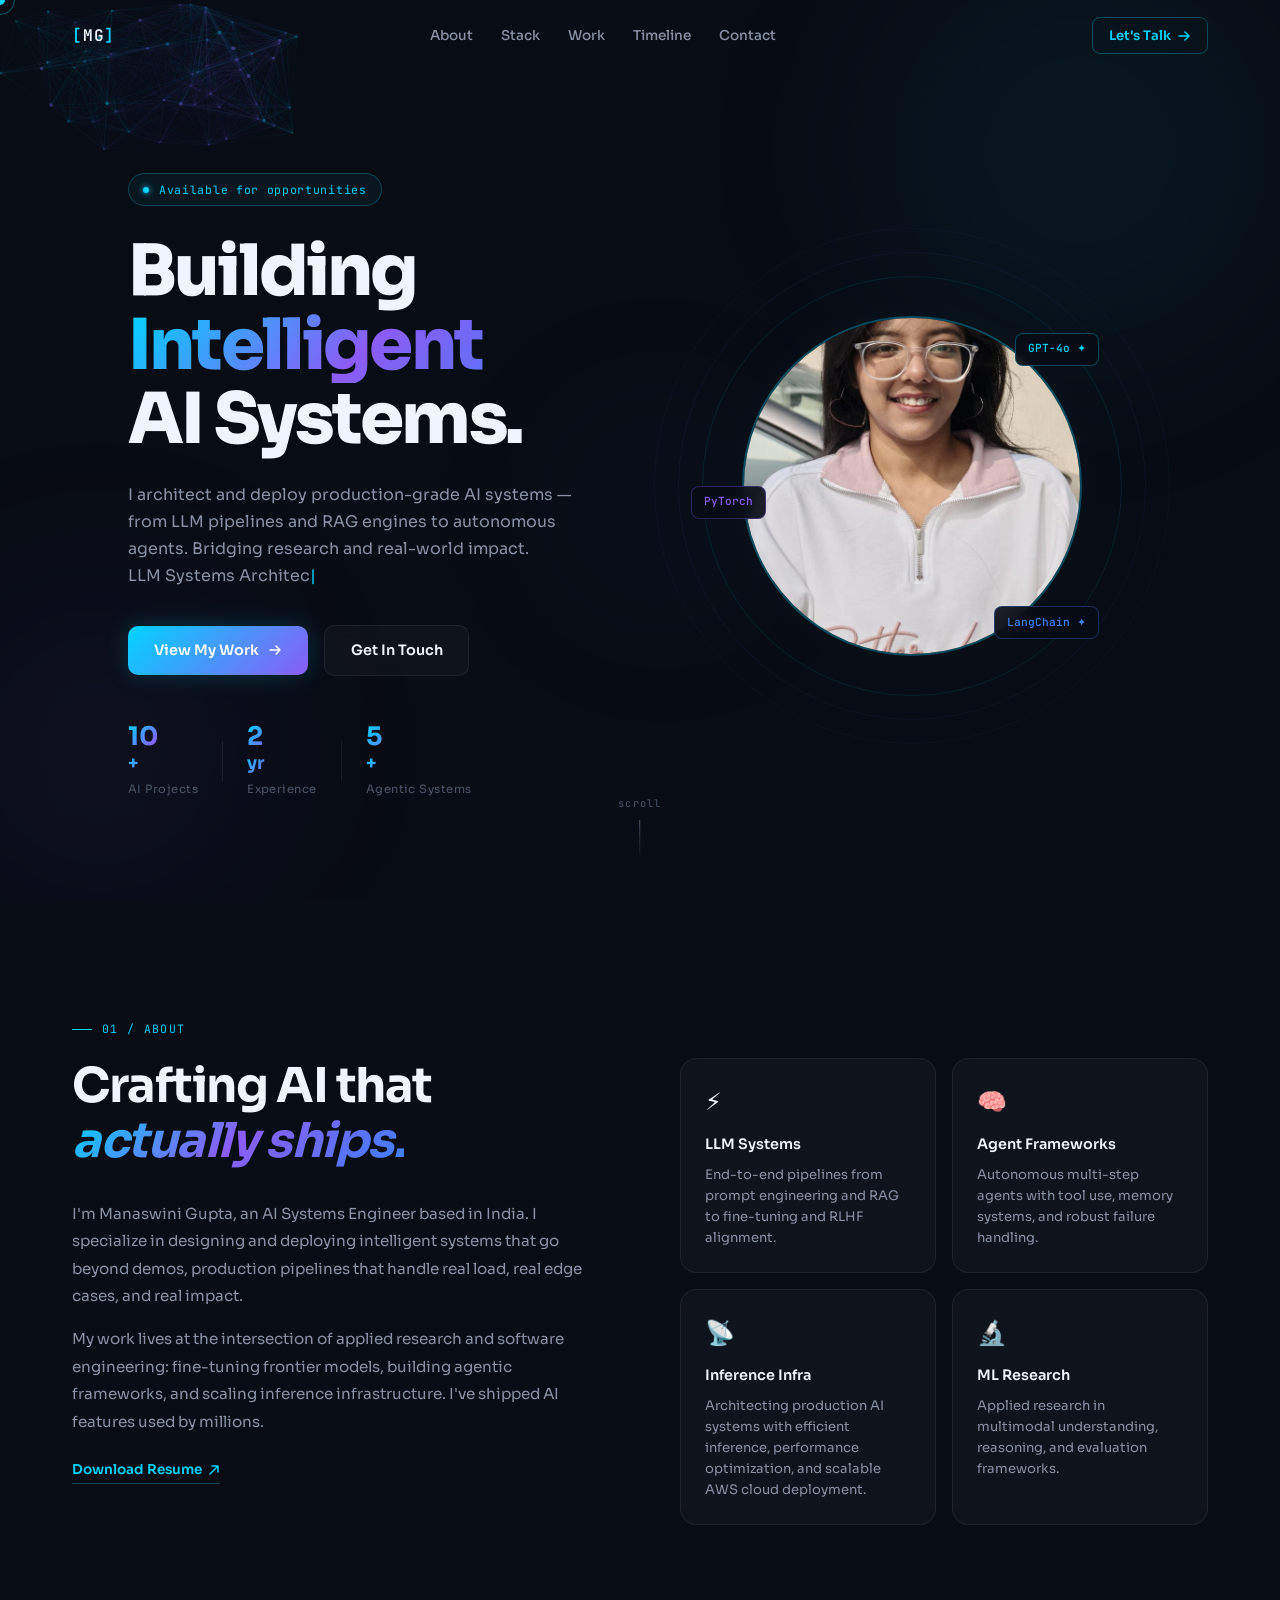
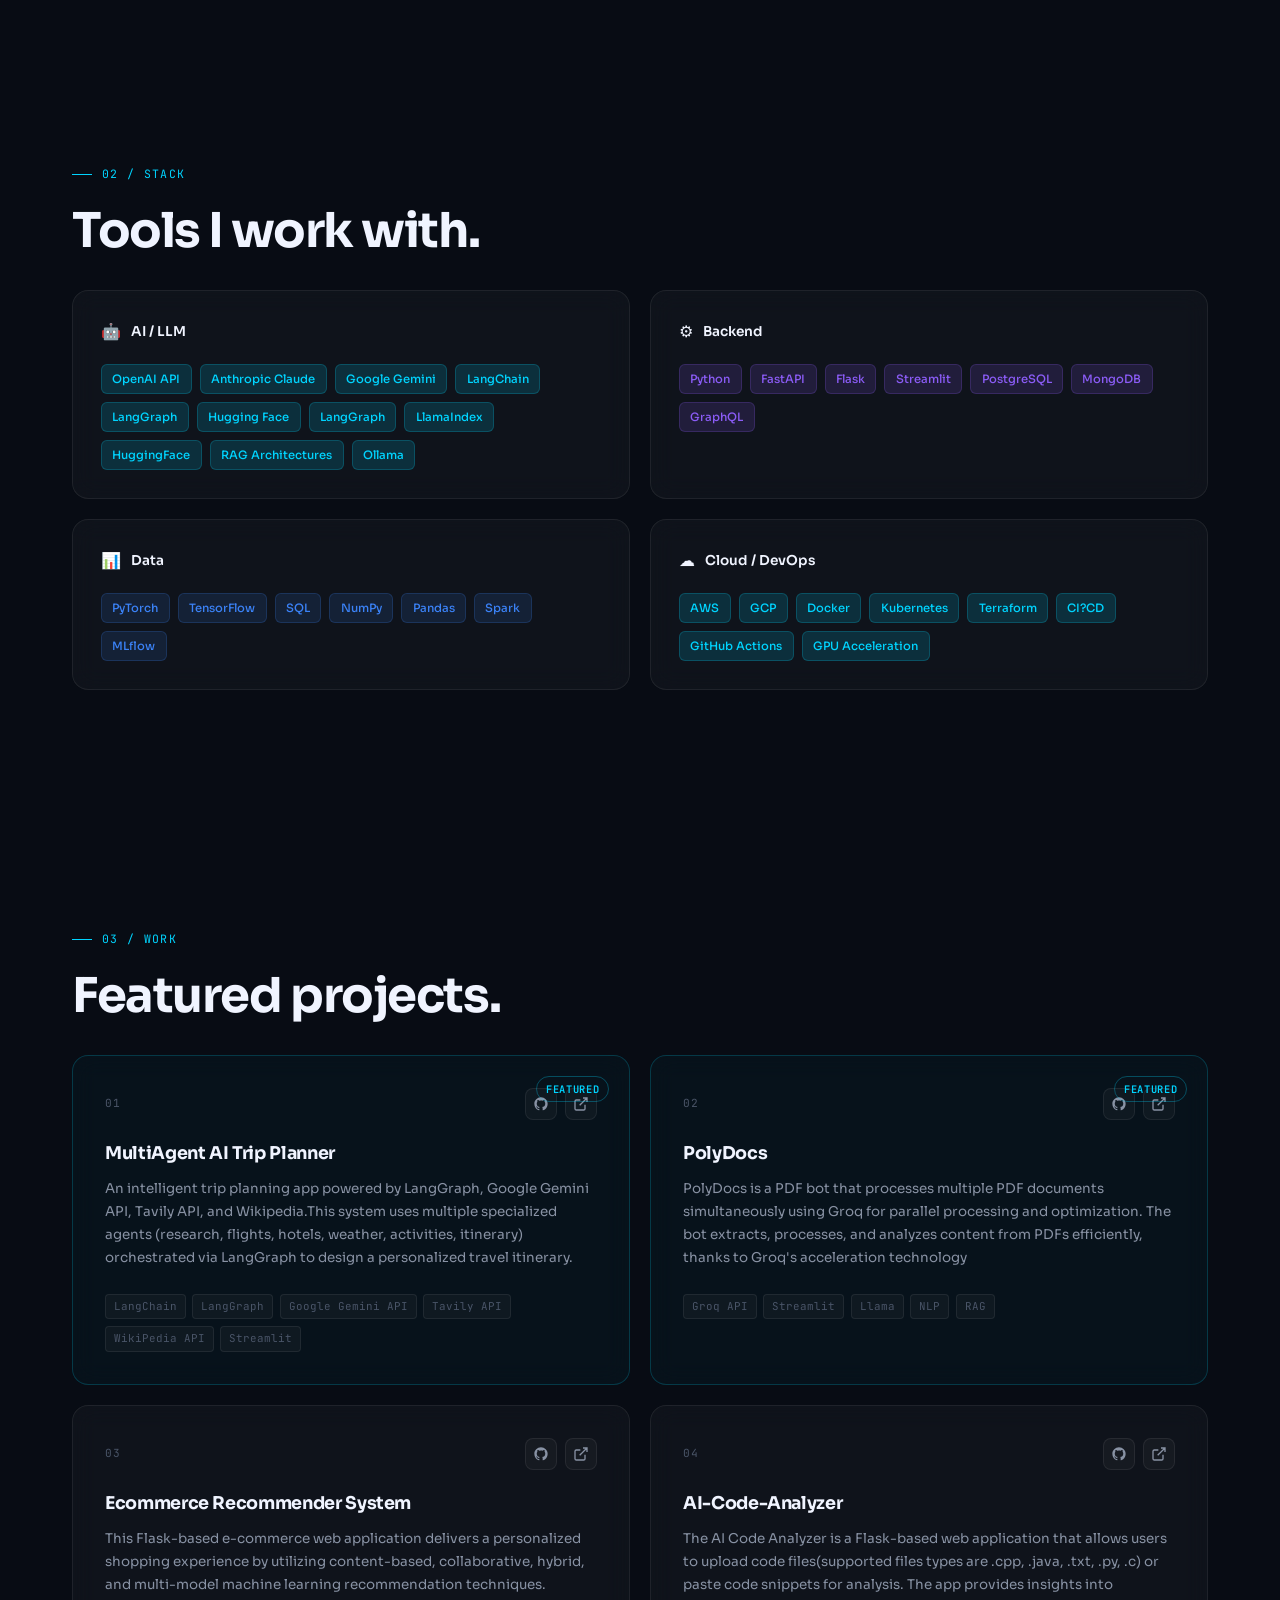
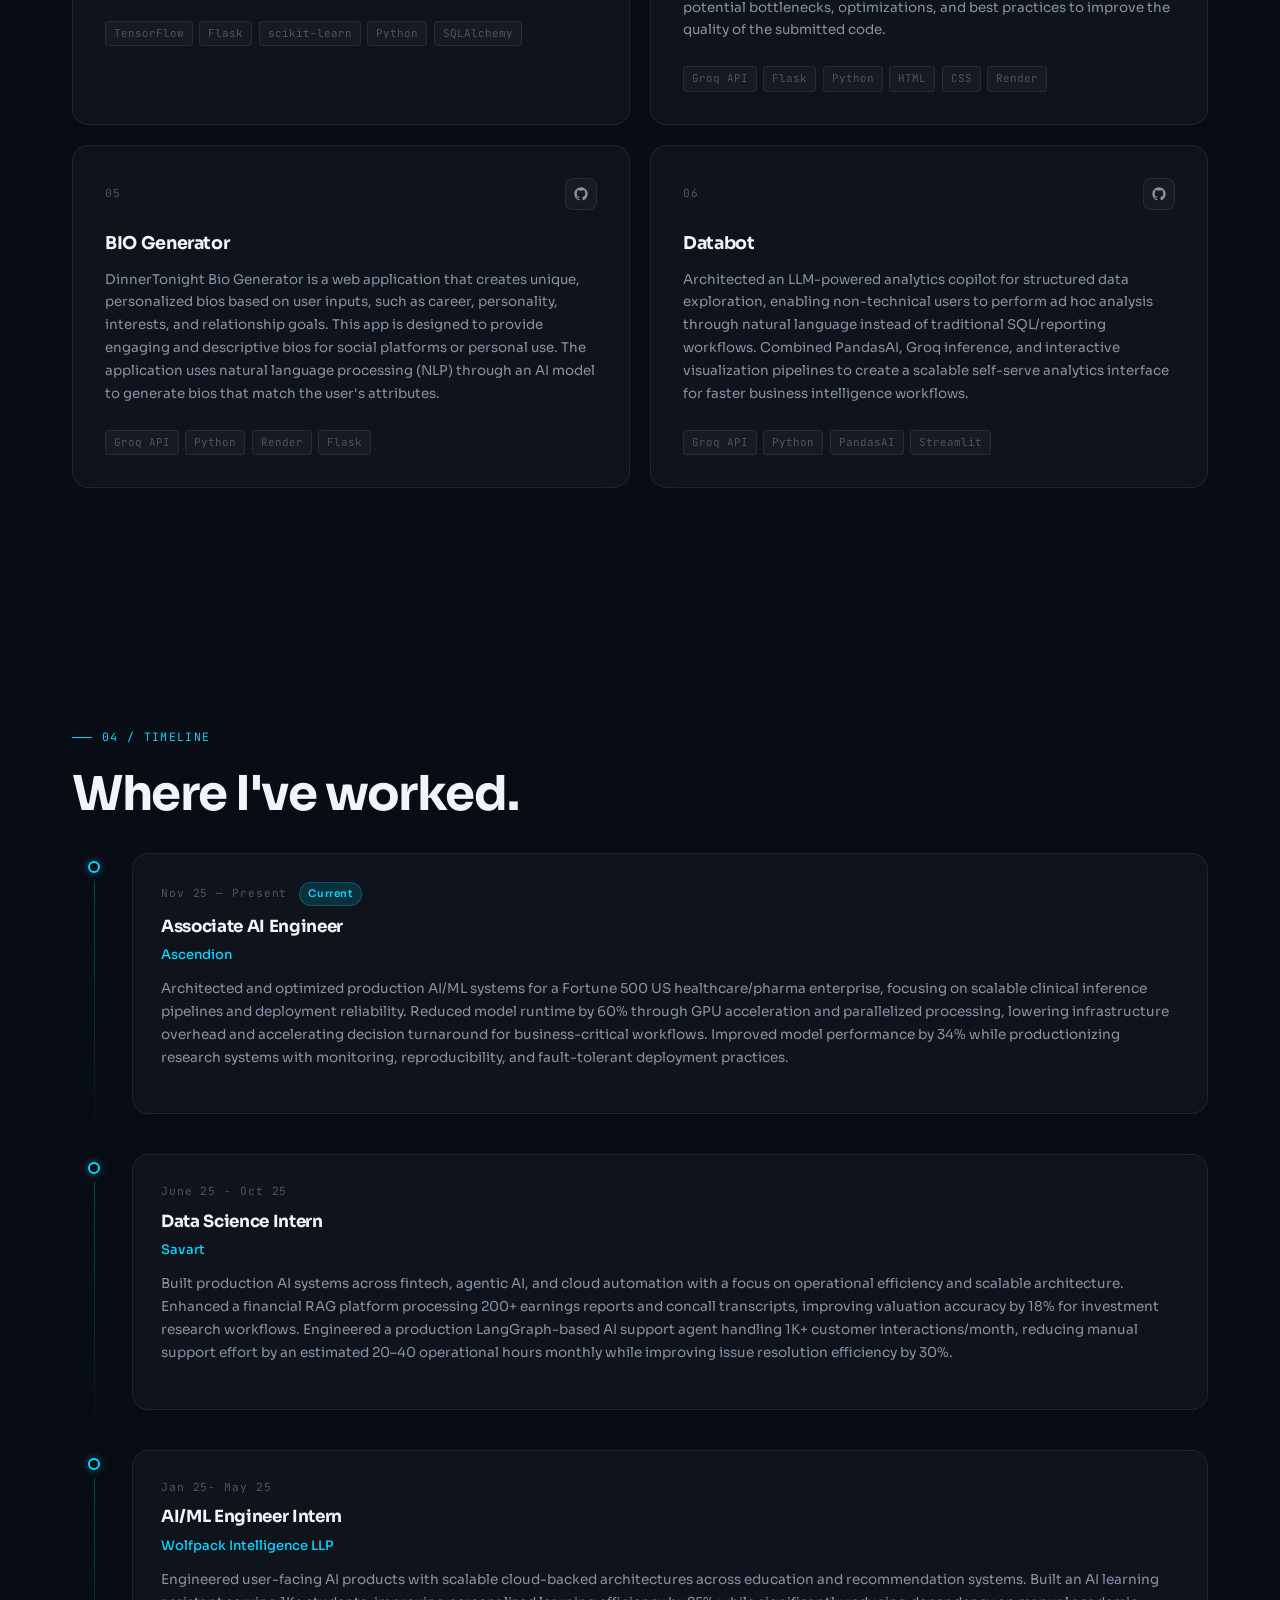
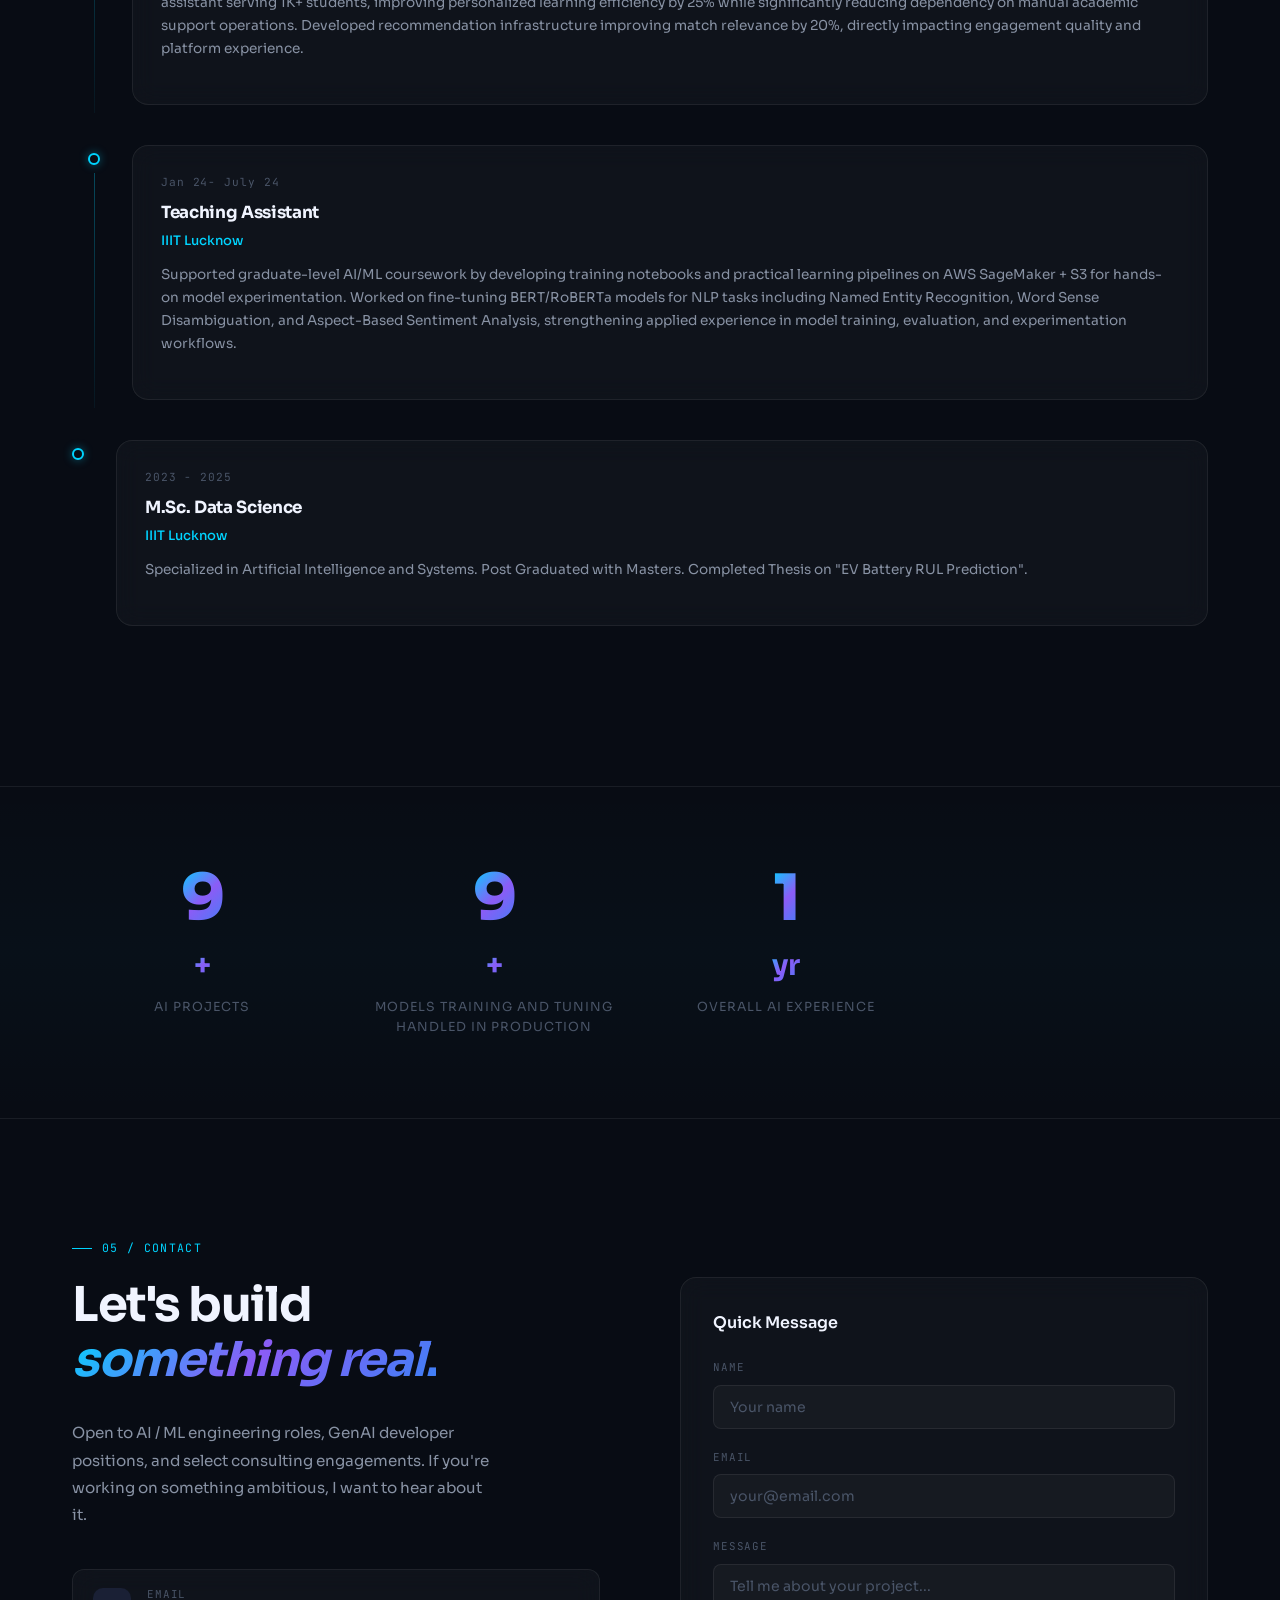
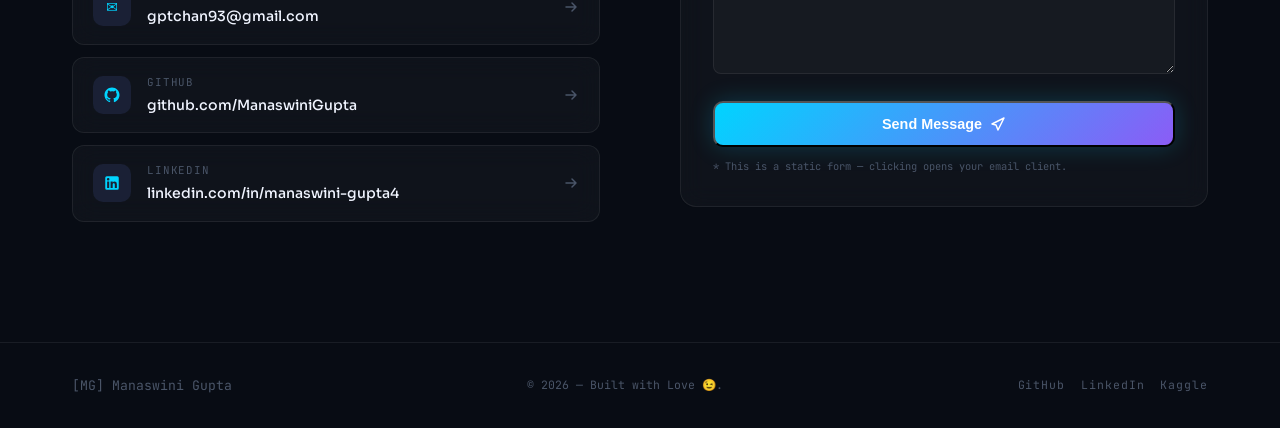
==== commit 8af743e8: "Update index.html" ====
--- a/index.html
+++ b/index.html
@@ -404,6 +404,7 @@
             <h3>AI-Code-Analyzer</h3>
               <p>The AI Code Analyzer is a Flask-based web application that allows users to upload code files(supported files types are .cpp, .java, .txt, .py, .c) or paste code snippets for analysis. The app provides insights into potential bottlenecks, optimizations, and best practices to improve the quality of the submitted code.</p>          </div>
           <div class="proj-footer">
+            <span class="proj-tag">Groq API</span>
             <span class="proj-tag">Flask</span>
             <span class="proj-tag">Python</span>
             <span class="proj-tag">HTML</span>
@@ -534,7 +535,8 @@
             </div>
             <h3>Teaching Assistant </h3>
             <div class="tl-company">IIIT Lucknow</div>
-              <p>Supported graduate-level AI/ML coursework by developing training notebooks and practical learning pipelines on AWS SageMaker + S3 for hands-on model experimentation. Worked on fine-tuning BERT/RoBERTa models for NLP tasks including Named Entity Recognition, Word Sense Disambiguation, and Aspect-Based Sentiment Analysis, strengthening applied experience in model training, evaluation, and experimentation workflows.</p>              <span>Python</span><span>Spark</span><span>scikit-learn</span>
+              <p>Supported graduate-level AI/ML coursework by developing training notebooks and practical learning pipelines on AWS SageMaker + S3 for hands-on model experimentation. Worked on fine-tuning BERT/RoBERTa models for NLP tasks including Named Entity Recognition, Word Sense Disambiguation, and Aspect-Based Sentiment Analysis, strengthening applied experience in model training, evaluation, and experimentation workflows.</p>      
+            <!-- <span>Python</span><span>Spark</span><span>scikit-learn</span> -->
             </div>
           </div>
         </div>
@@ -551,7 +553,7 @@
             <div class="tl-company">IIIT Lucknow</div>
             <p>Specialized in Artificial Intelligence and Systems. Post Graduated with Masters. Completed Thesis on "EV Battery RUL Prediction".</p>
             <div class="tl-tags">
-              <span>AI/ML</span><span>Research</span><span>Masters</span>
+              <!-- <span>AI/ML</span><span>Research</span><span>Masters</span> -->
             </div>
           </div>
         </div>
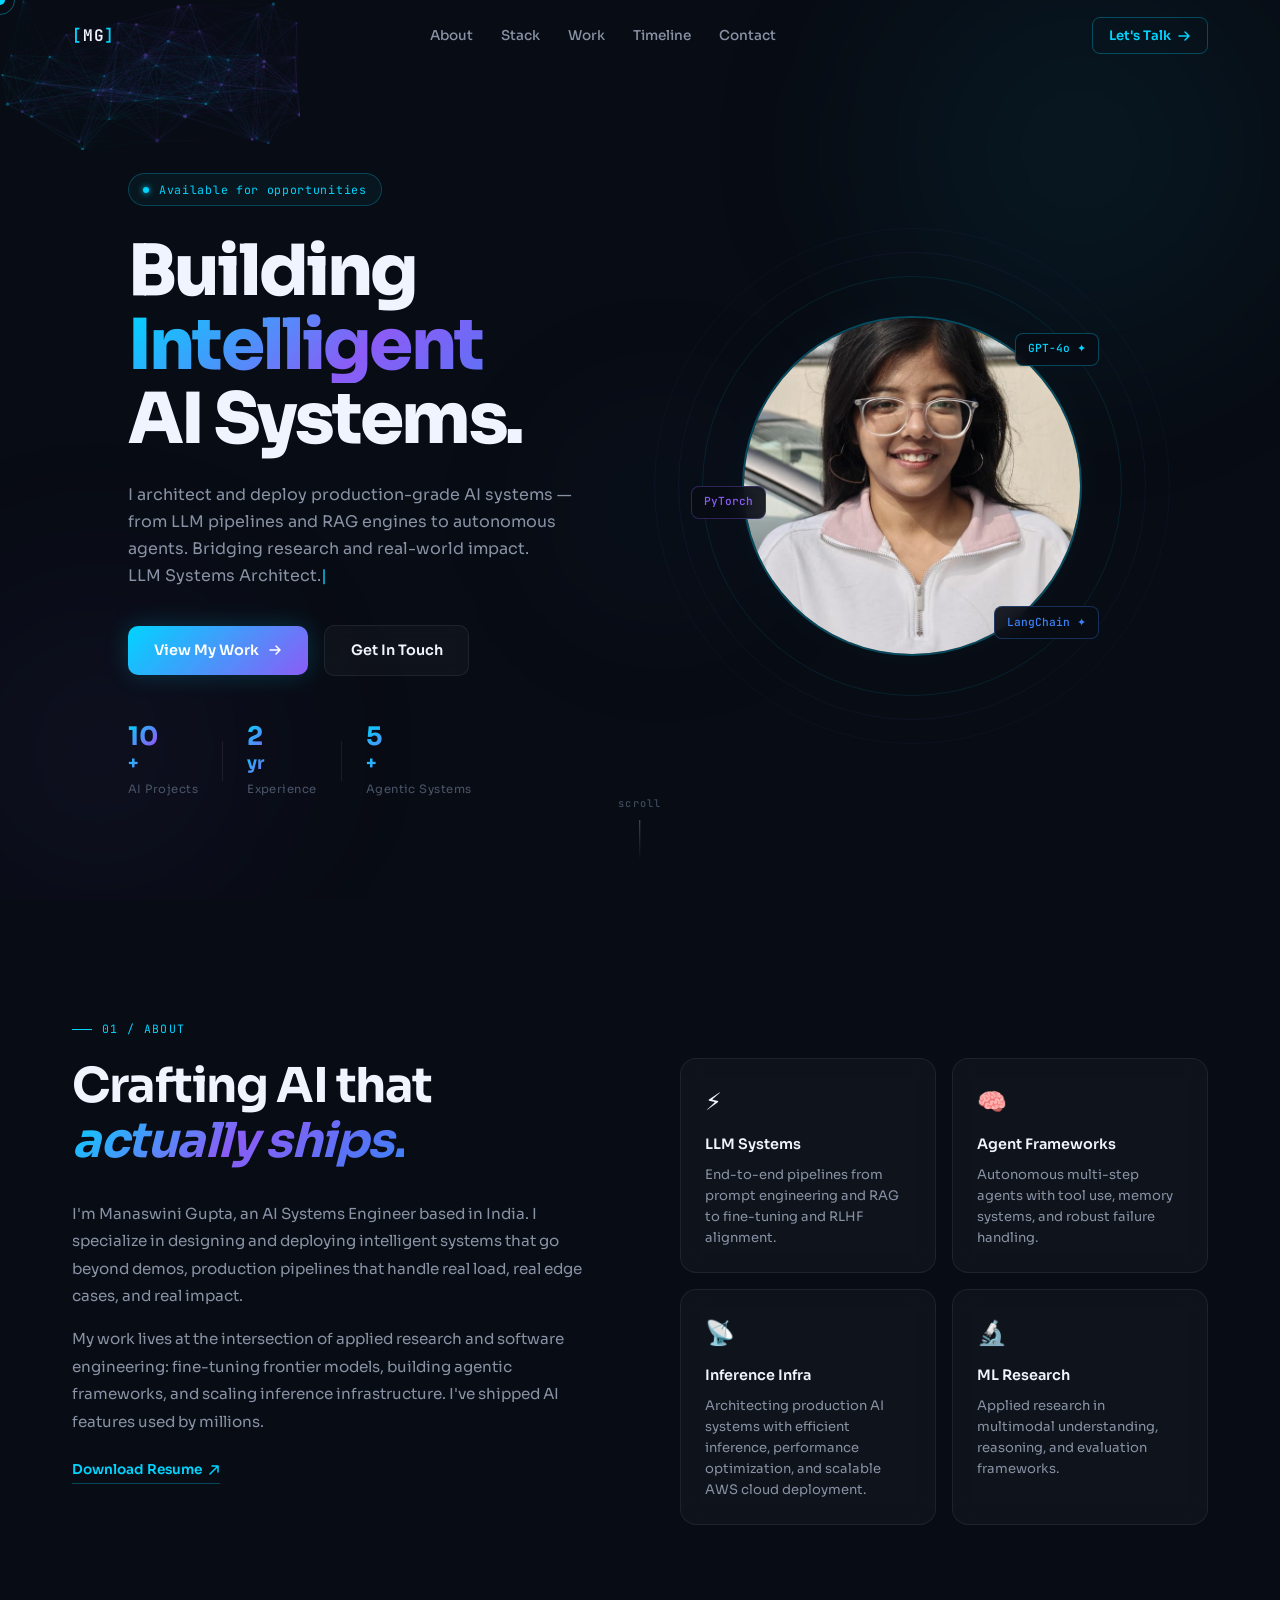
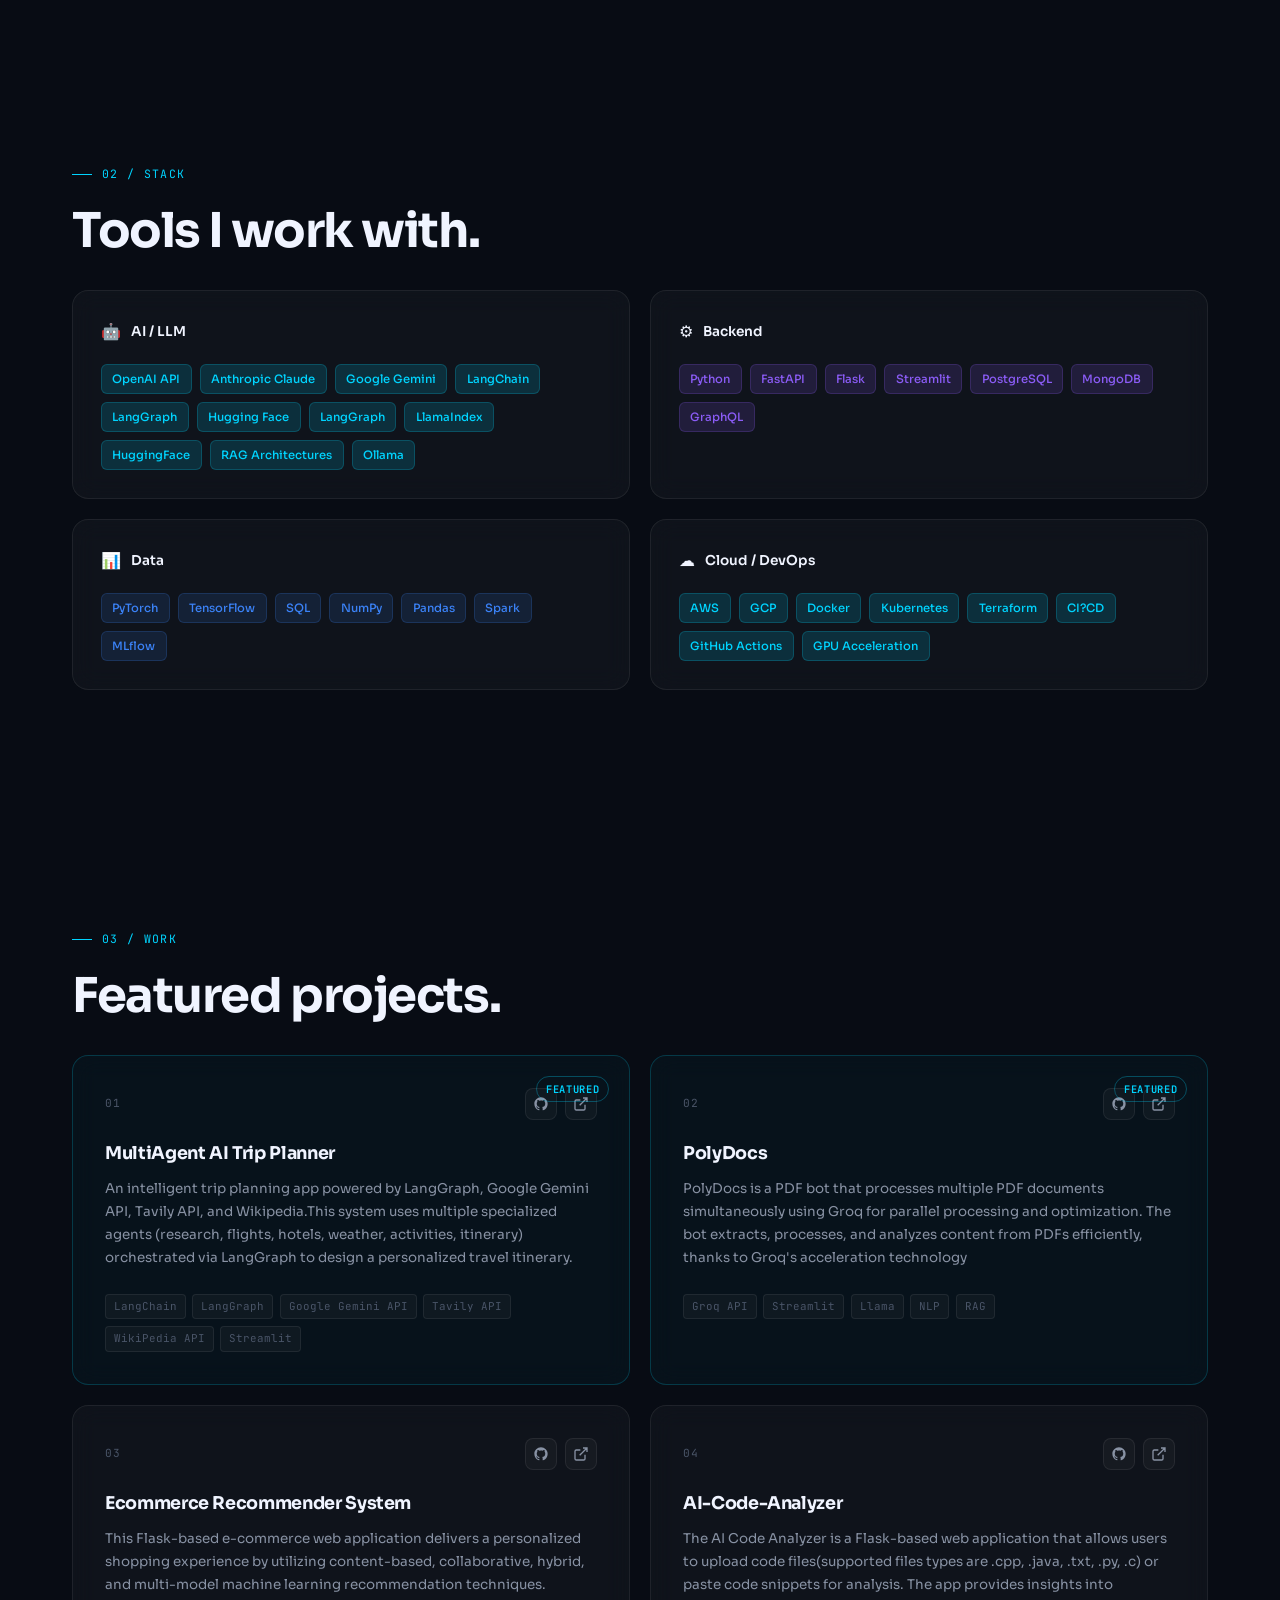
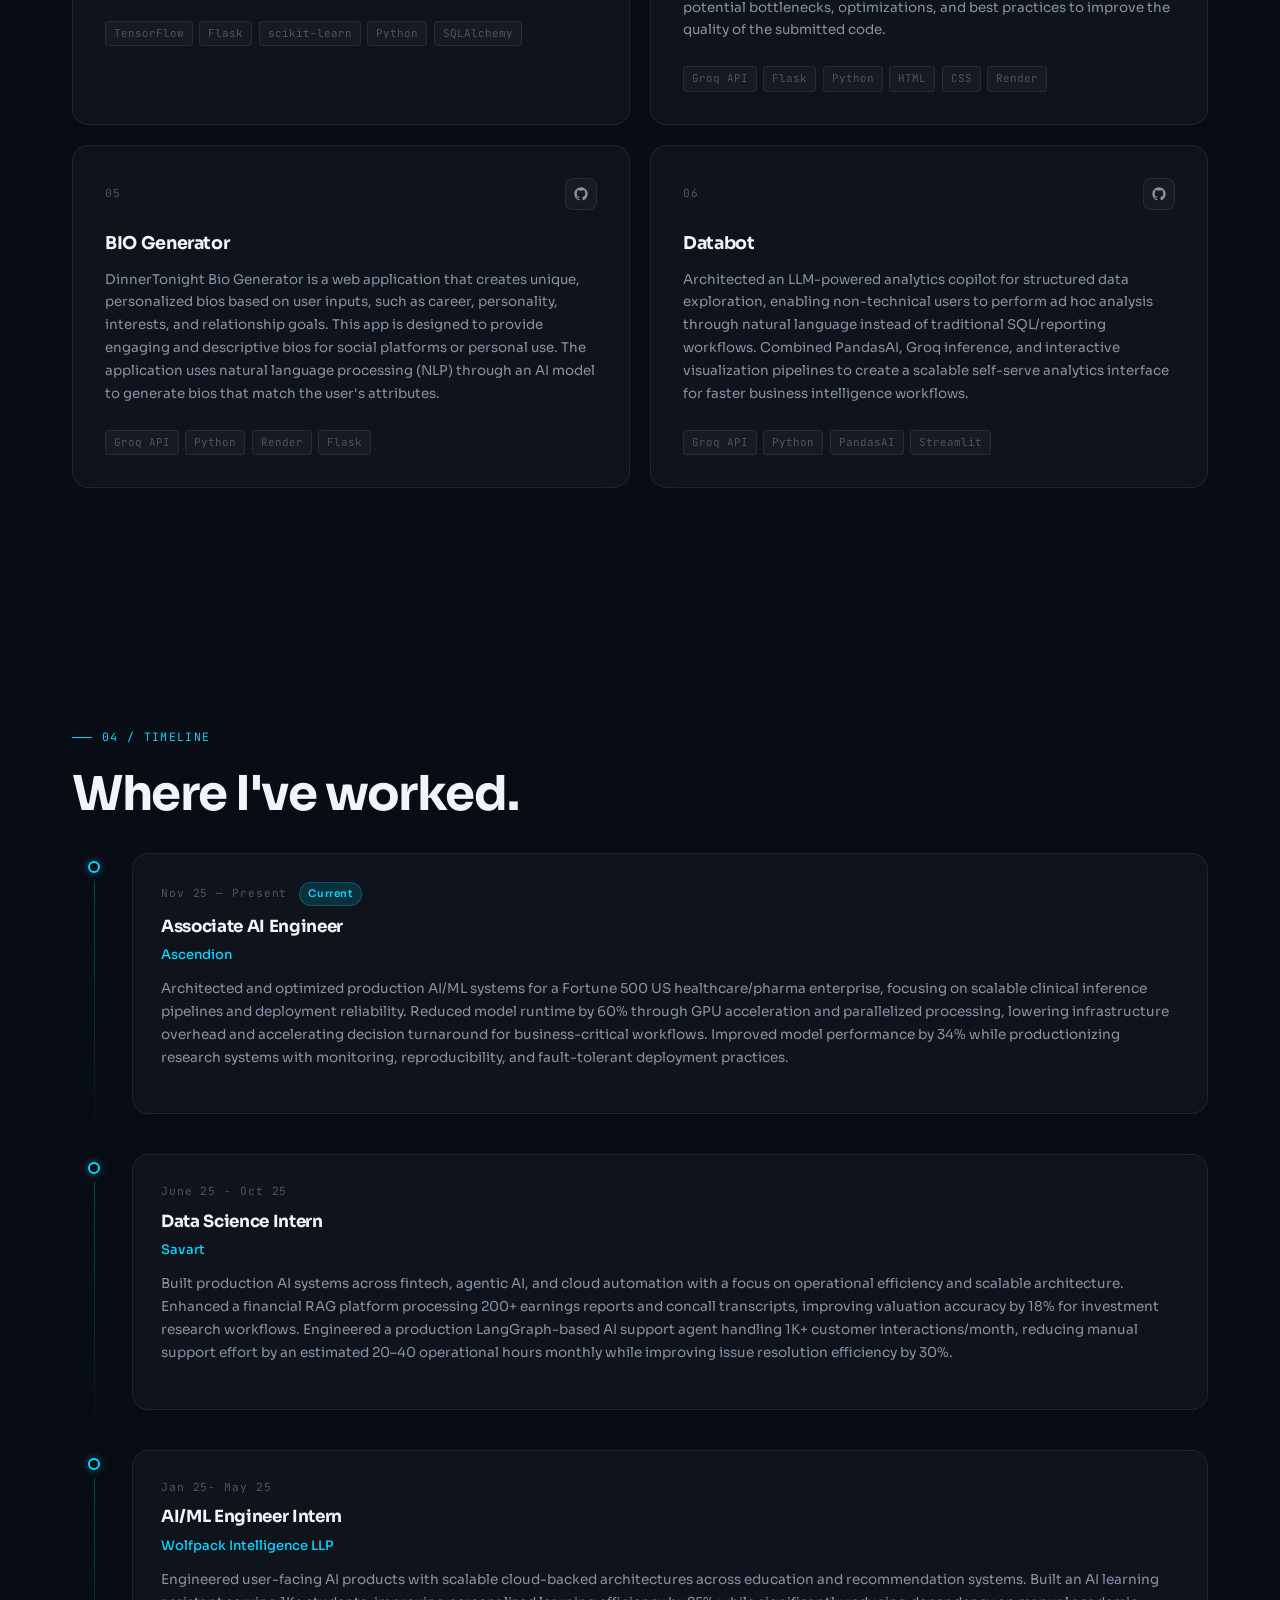
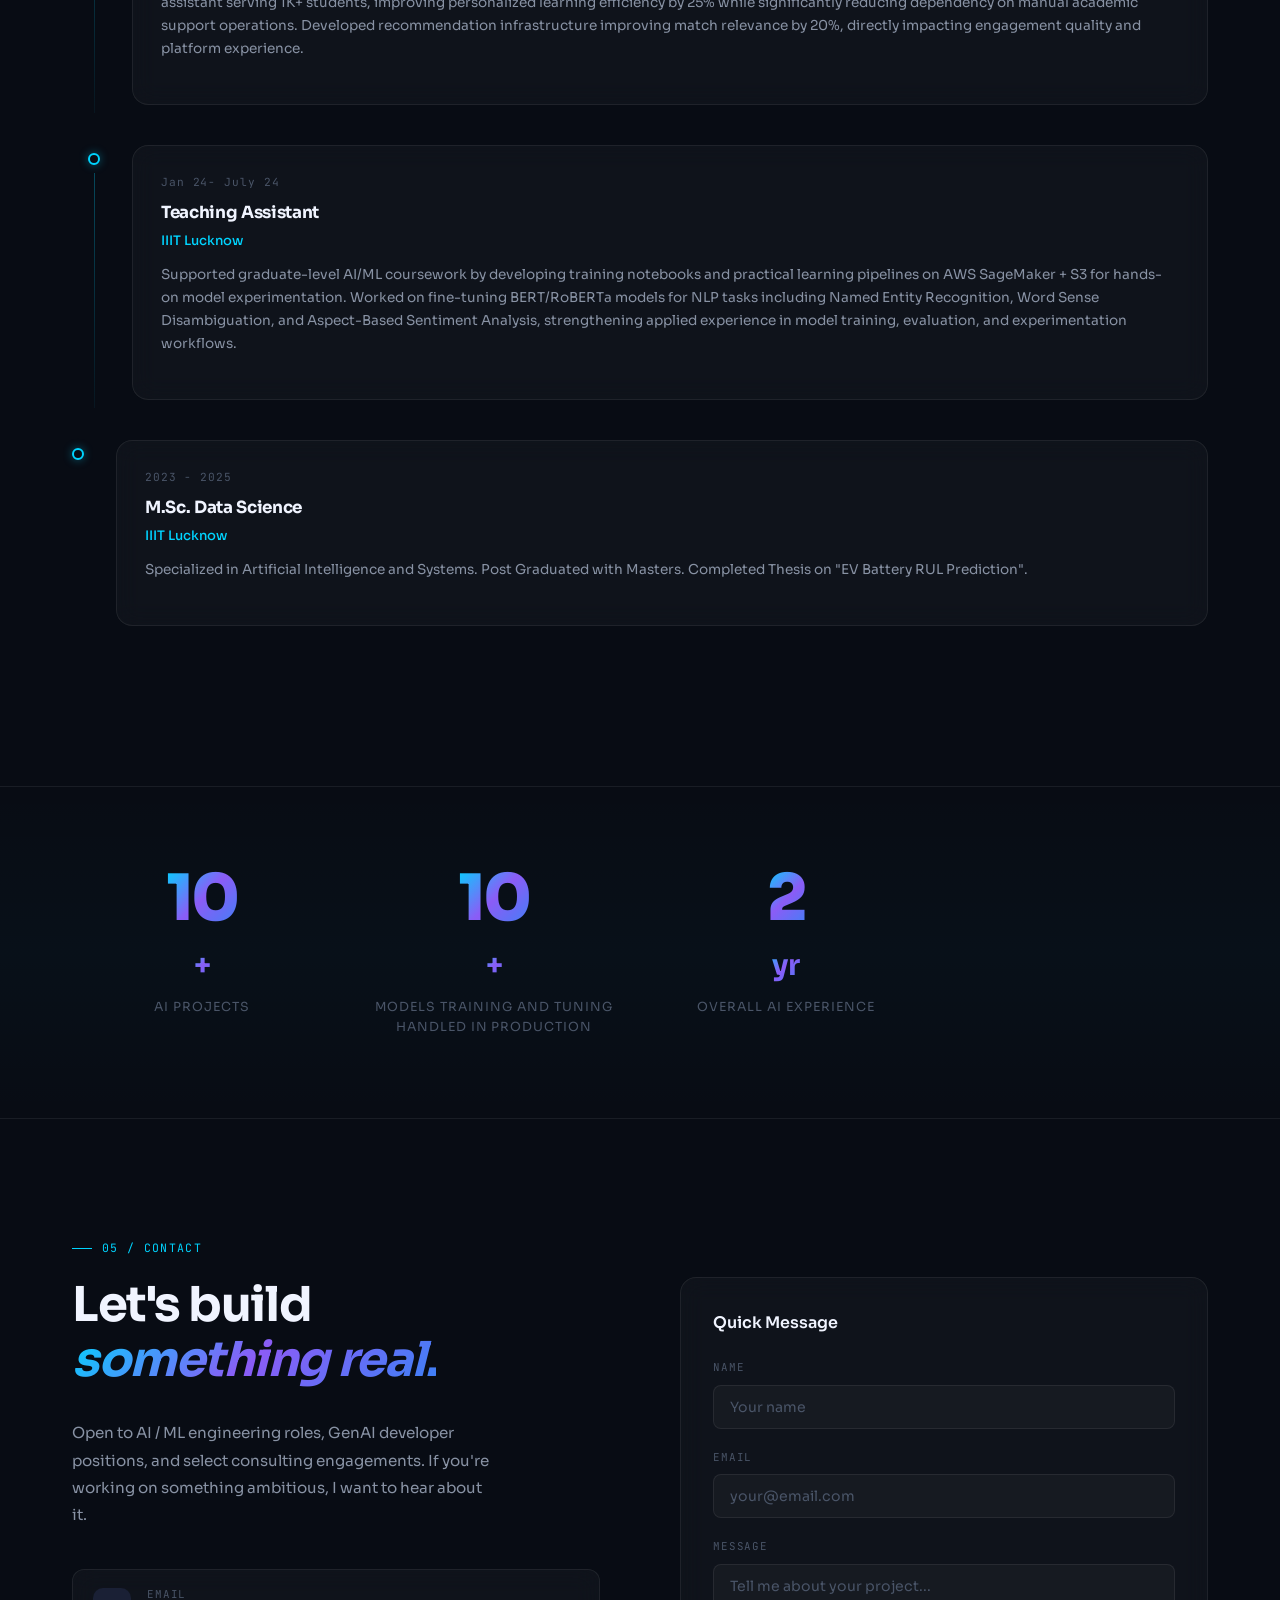
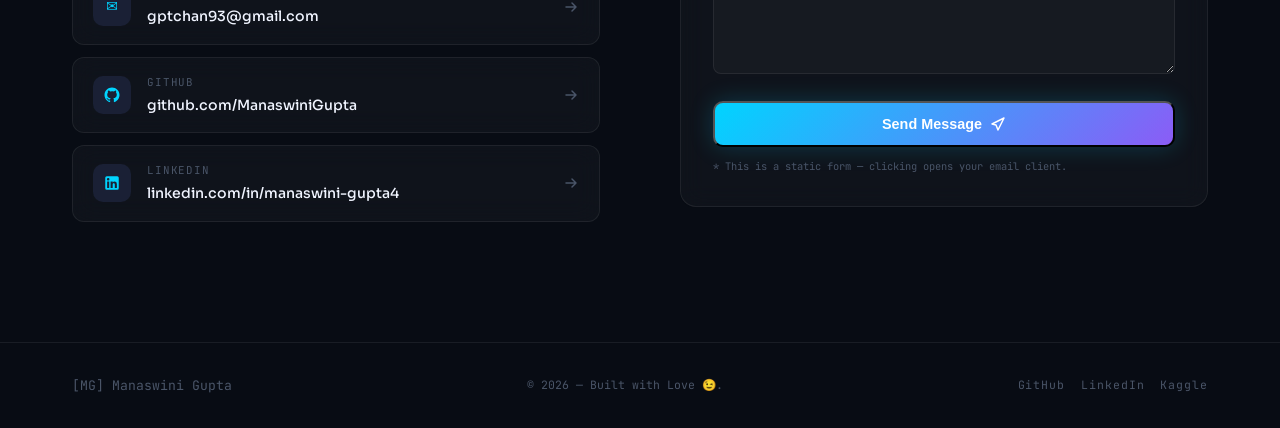
==== commit a475fbfe: "Update index.html" ====
--- a/index.html
+++ b/index.html
@@ -5,7 +5,11 @@
   <meta name="viewport" content="width=device-width, initial-scale=1.0" />
   <meta name="description" content="Manaswini Gupta — AI Systems Engineer. Building intelligent systems that push the frontier of what machines can do." />
   <title>Manaswini Gupta — AI Systems Engineer</title>
-
+  
+  <!-- Favicon -->
+  <link rel="icon" type="image/png" href="images/favicon.png" />
+
+  
   <!-- Fonts: Clash Display + Sora -->
   <link rel="preconnect" href="https://fonts.googleapis.com" />
   <link rel="preconnect" href="https://fonts.gstatic.com" crossorigin />
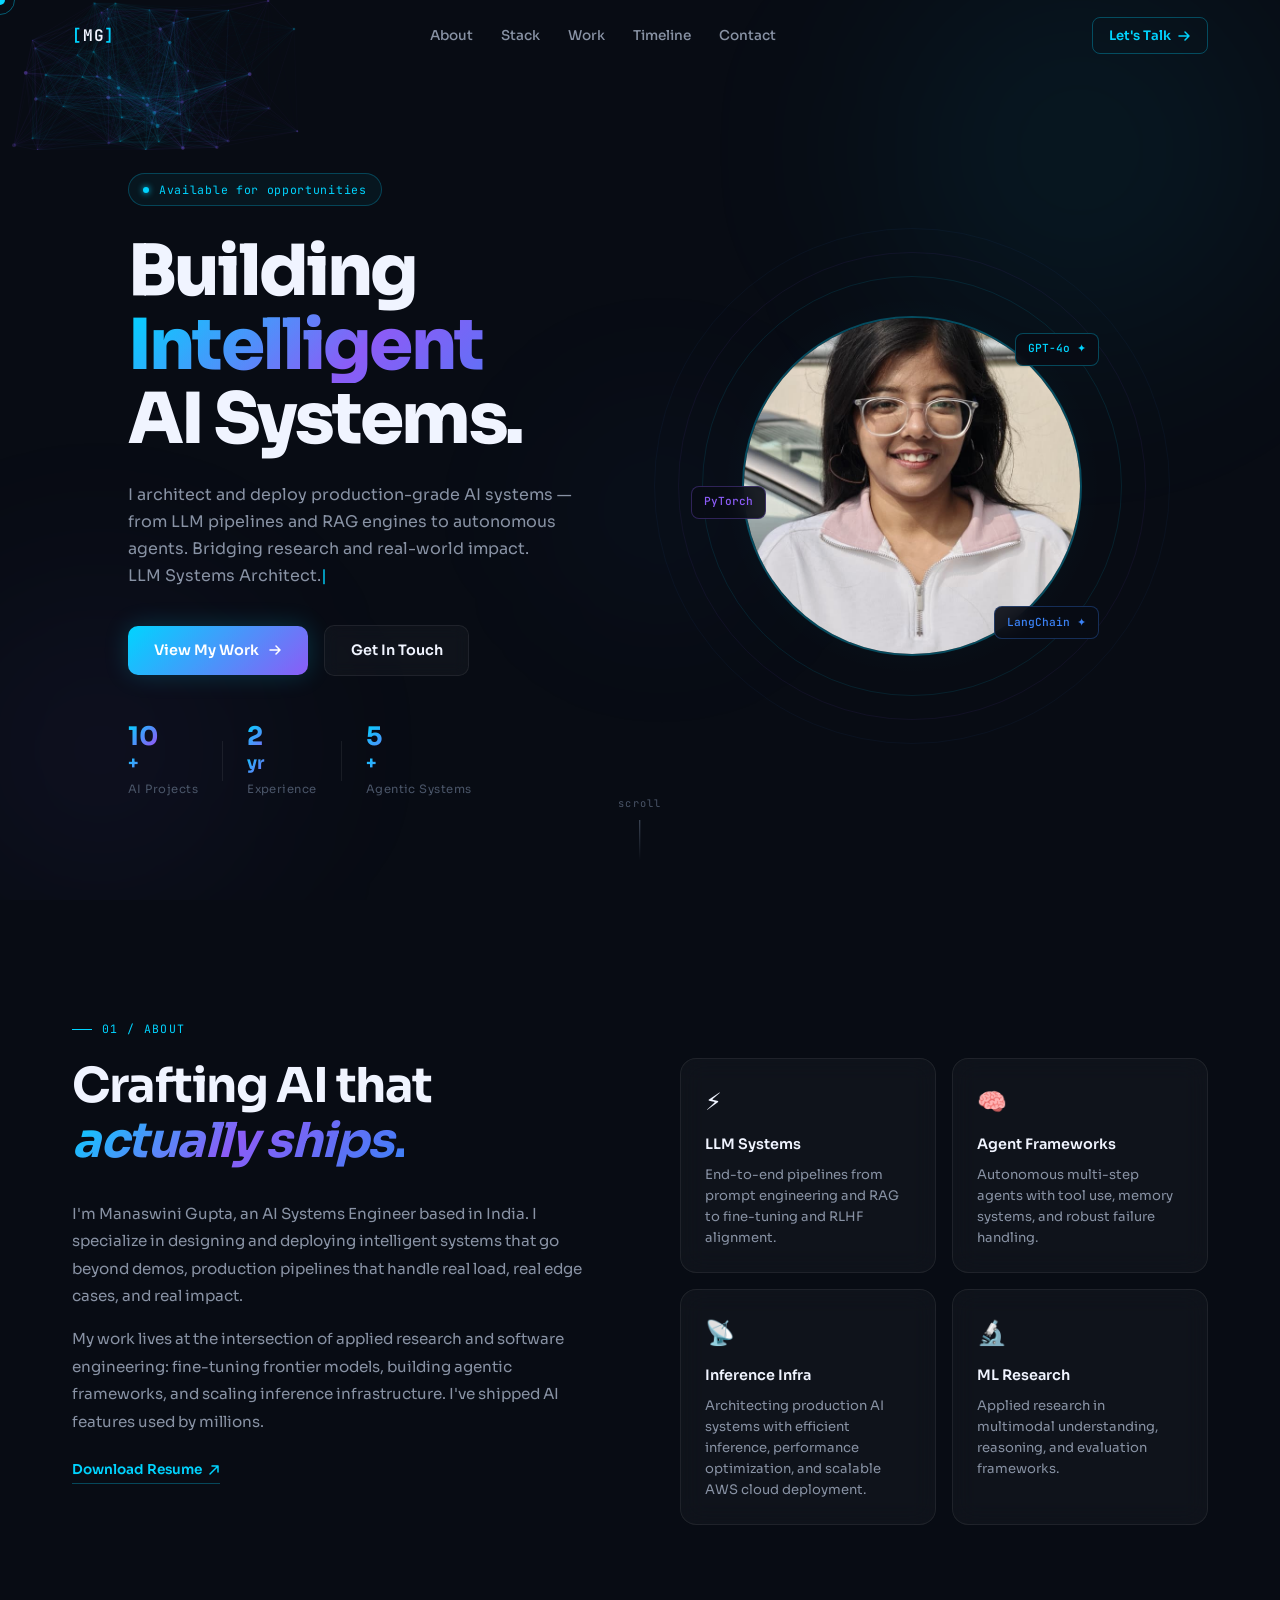
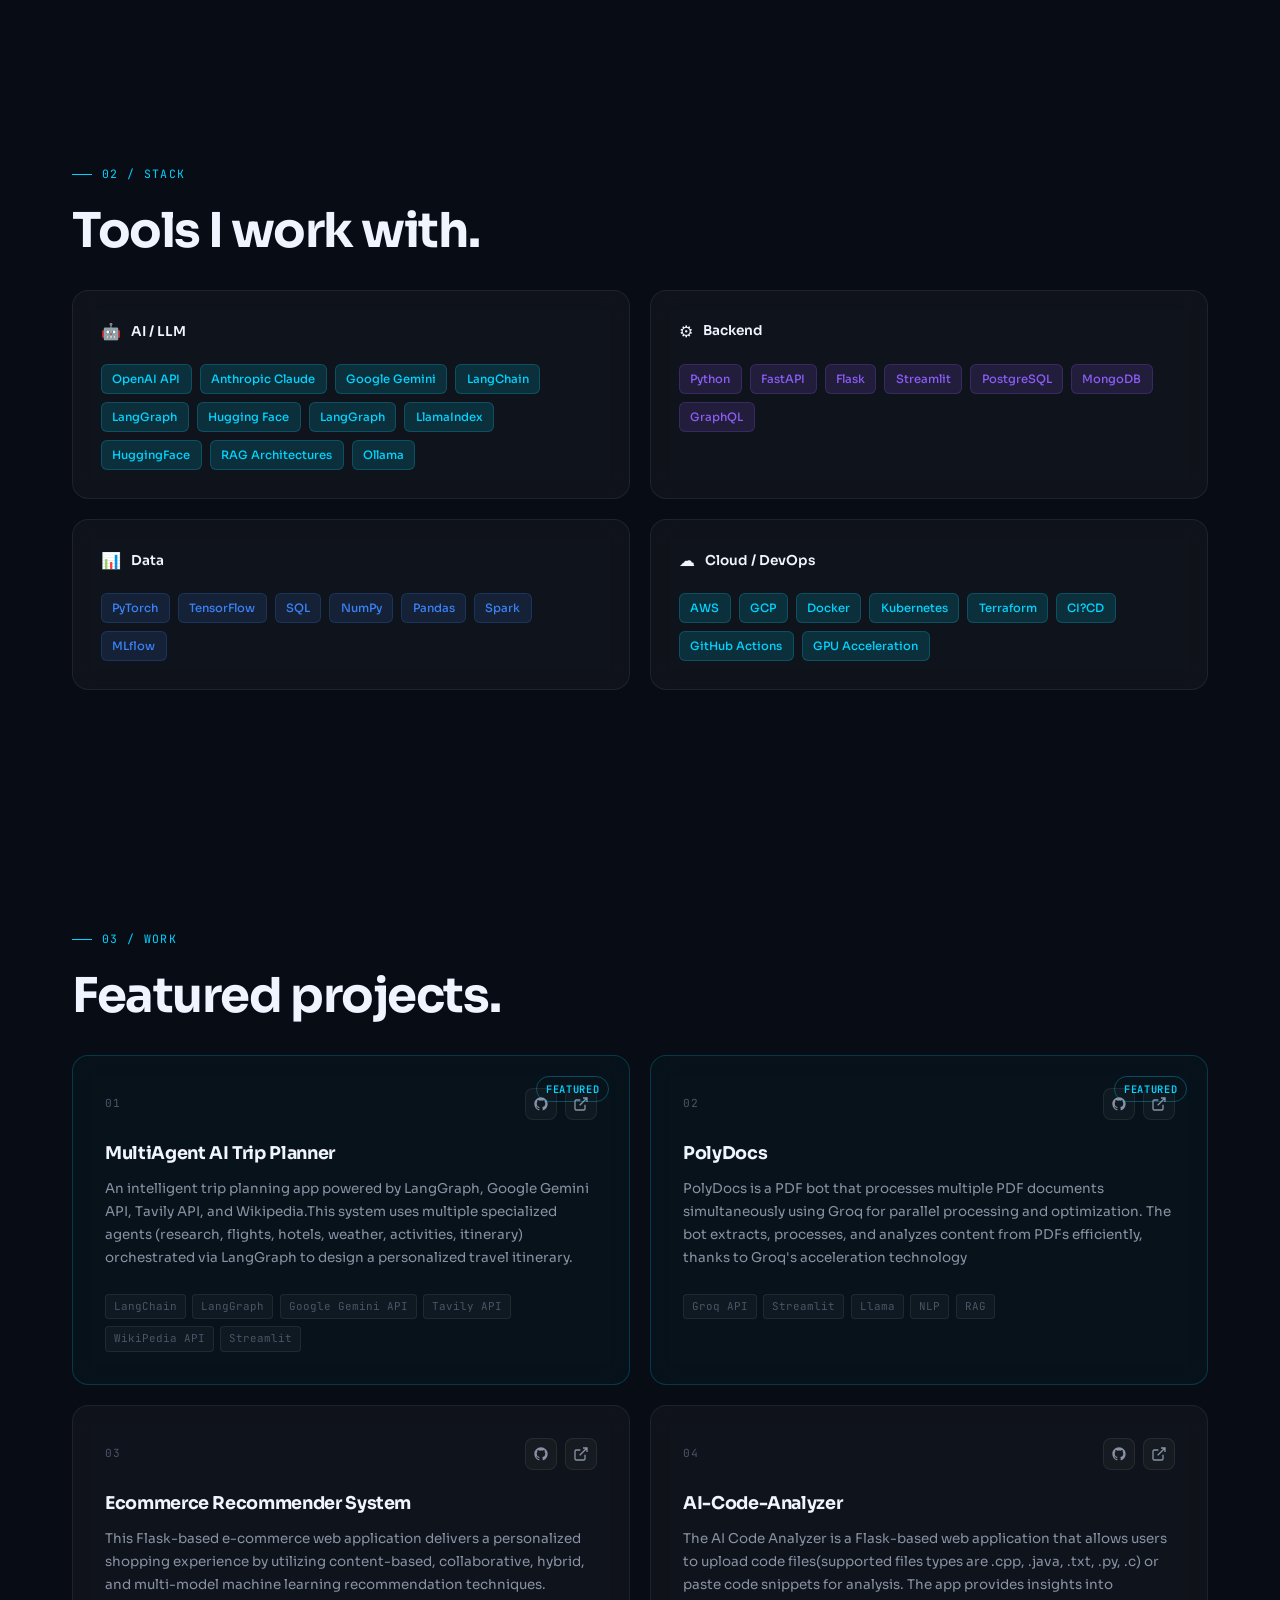
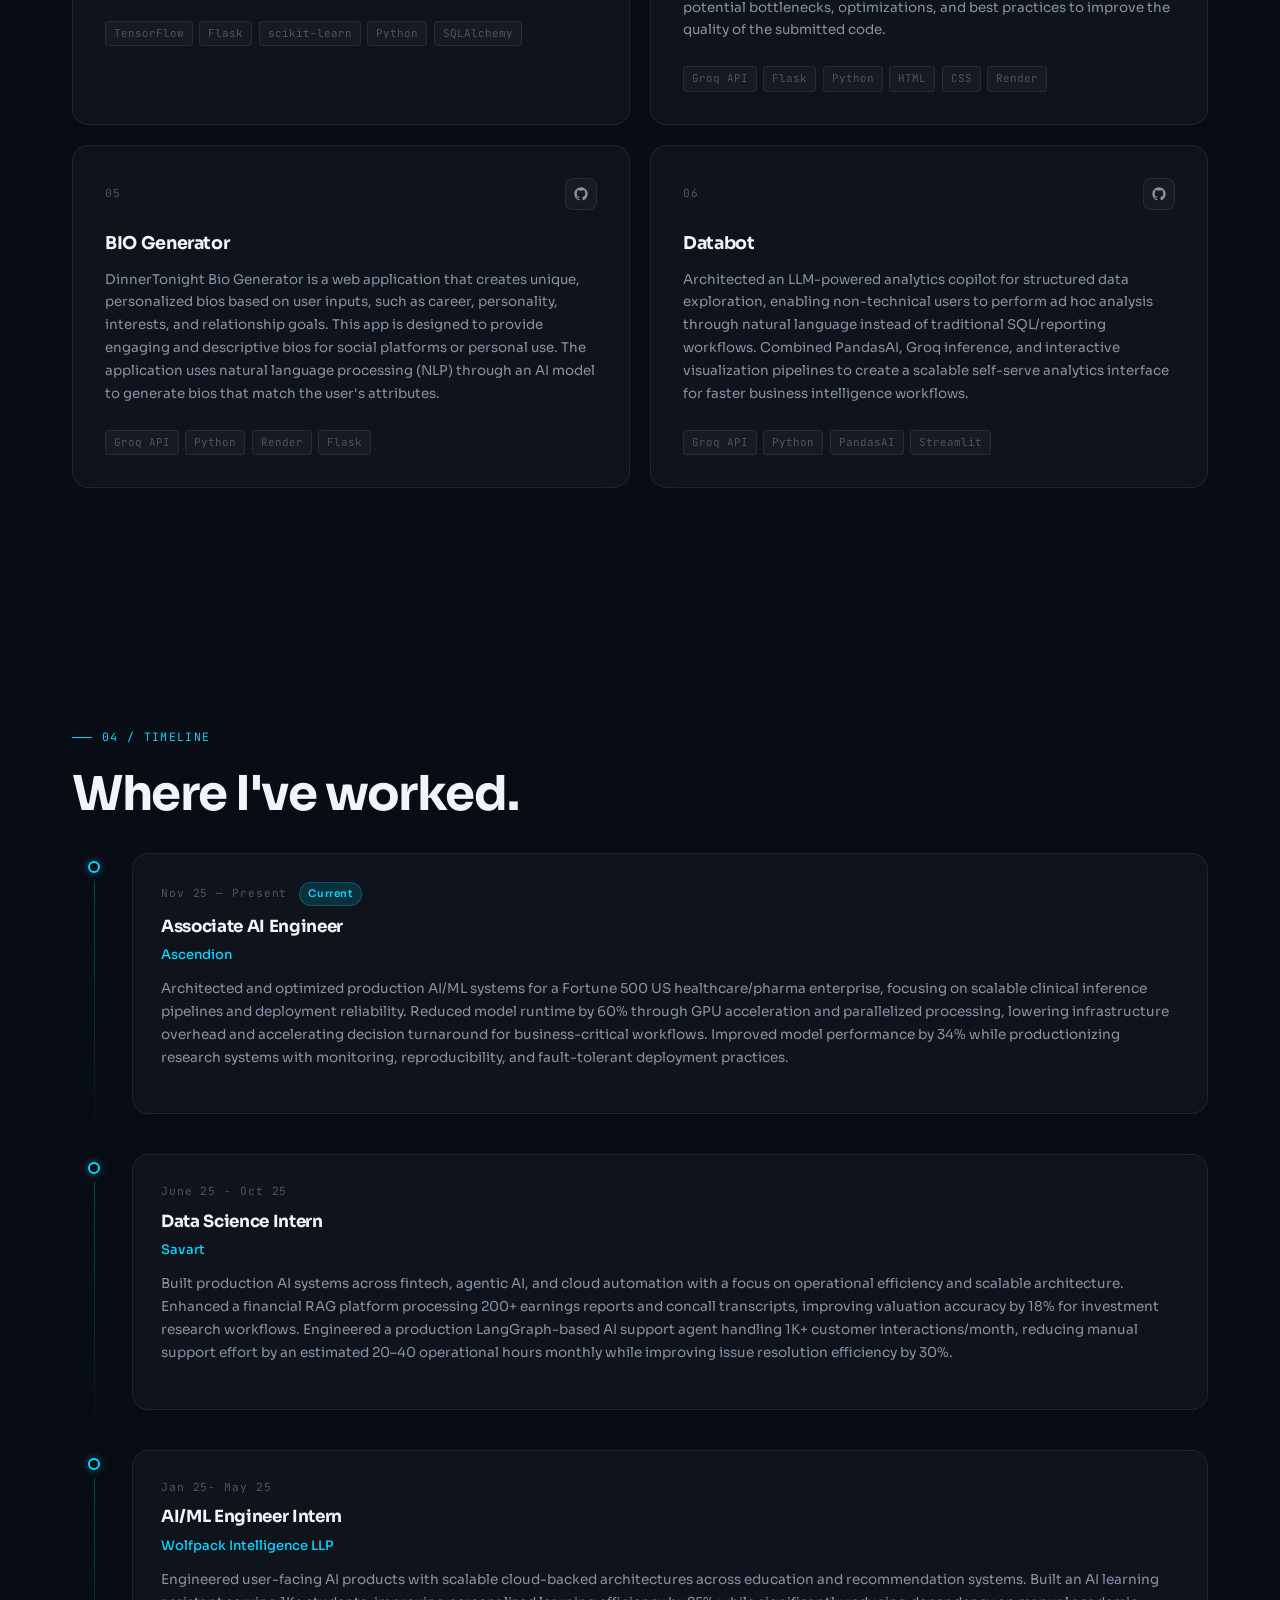
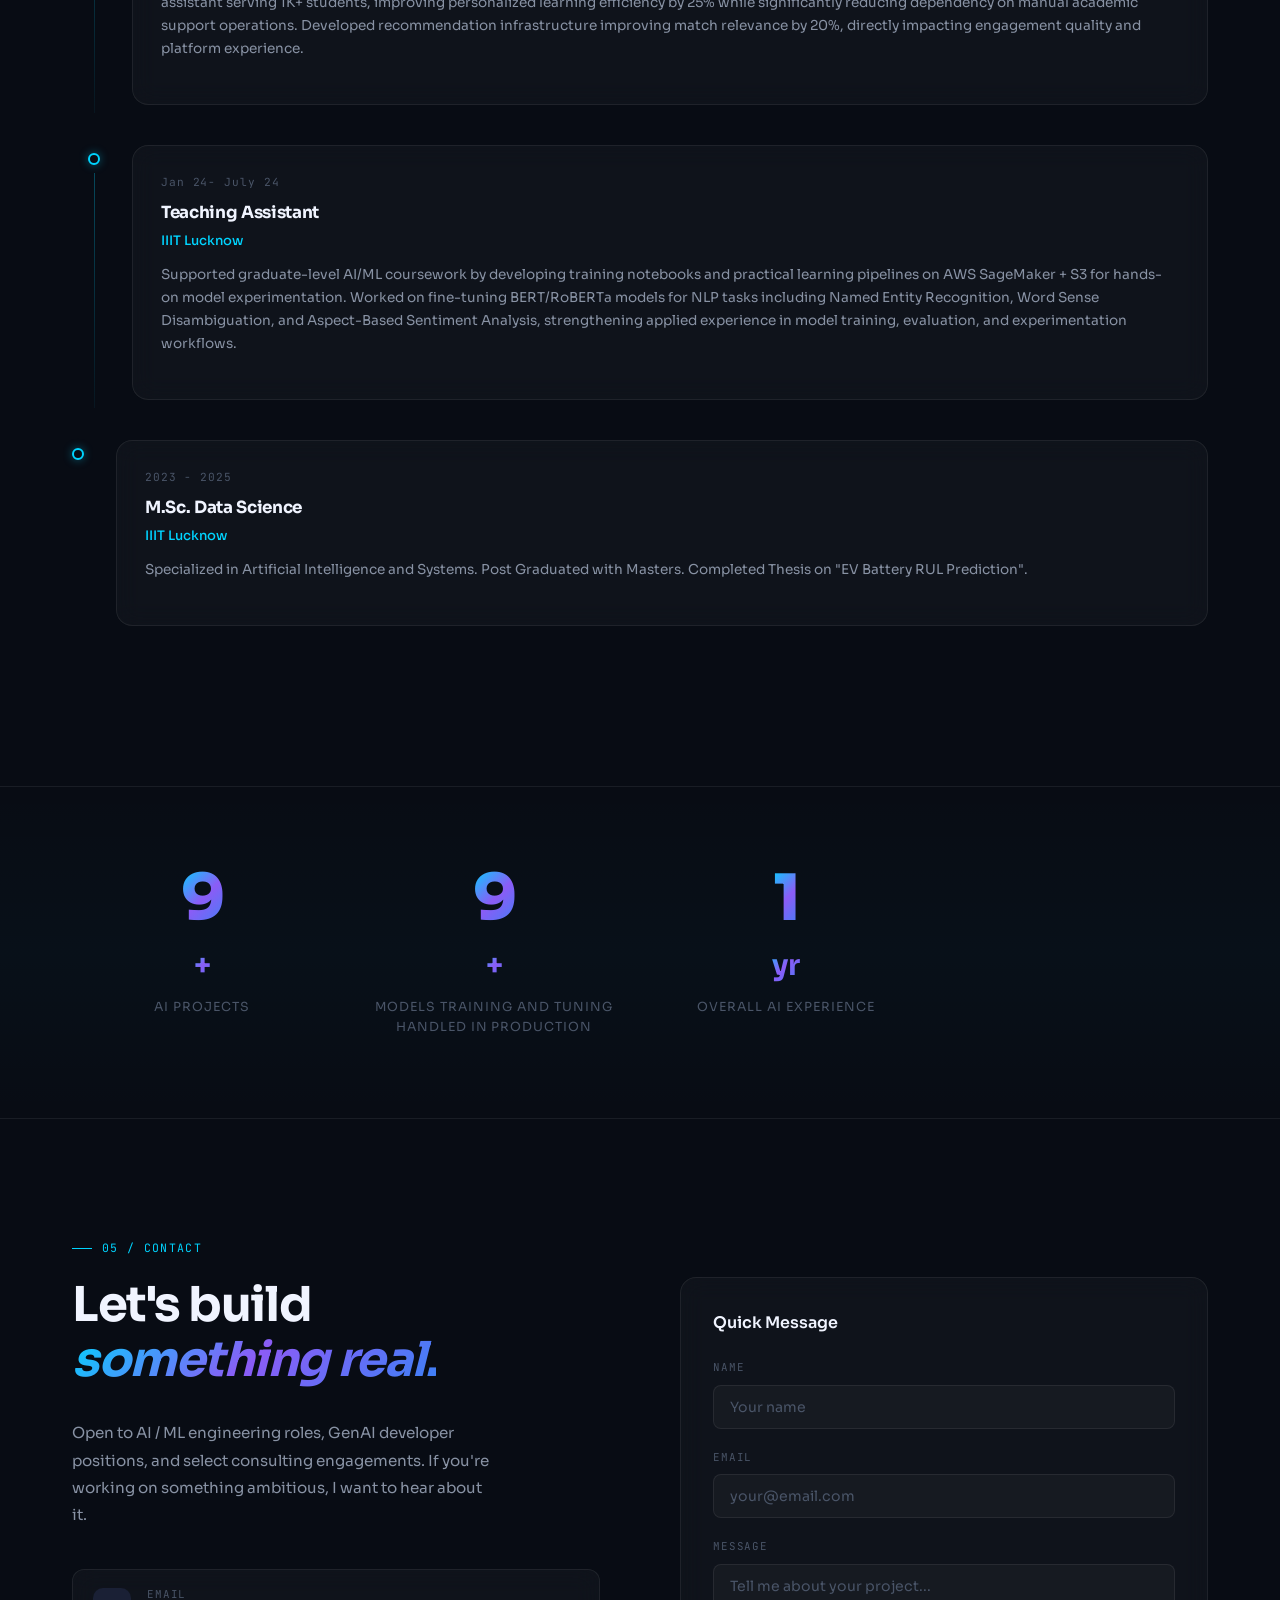
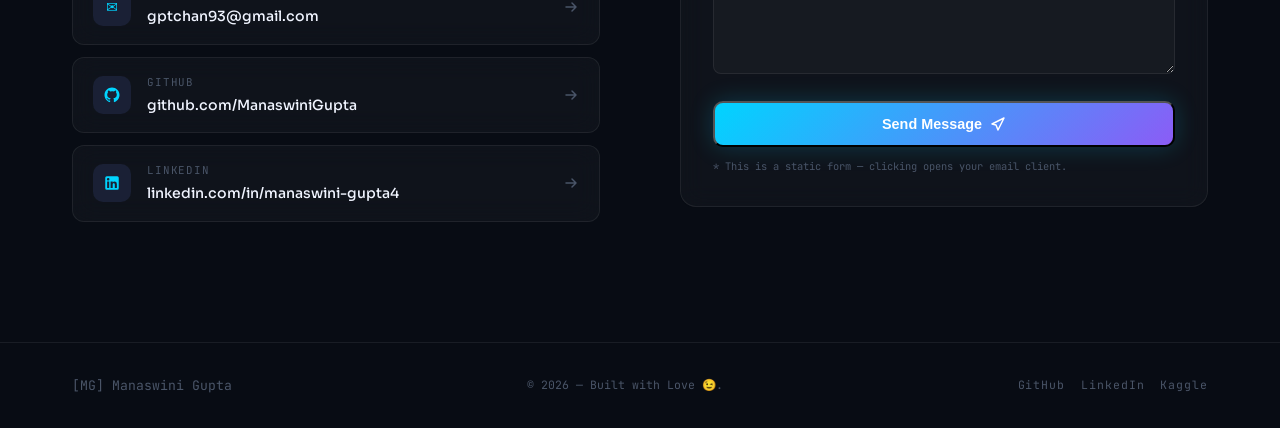
==== commit 4406baff: "Update index.html" ====
--- a/index.html
+++ b/index.html
@@ -7,7 +7,7 @@
   <title>Manaswini Gupta — AI Systems Engineer</title>
   
   <!-- Favicon -->
-  <link rel="icon" type="image/png" href="images/favicon.png" />
+  <link rel="icon" type="image/png" href="images/png-clipart-computer-programming-anime-programming-language-thread-animation-gril-reading-cartoon.png" />
 
   
   <!-- Fonts: Clash Display + Sora -->
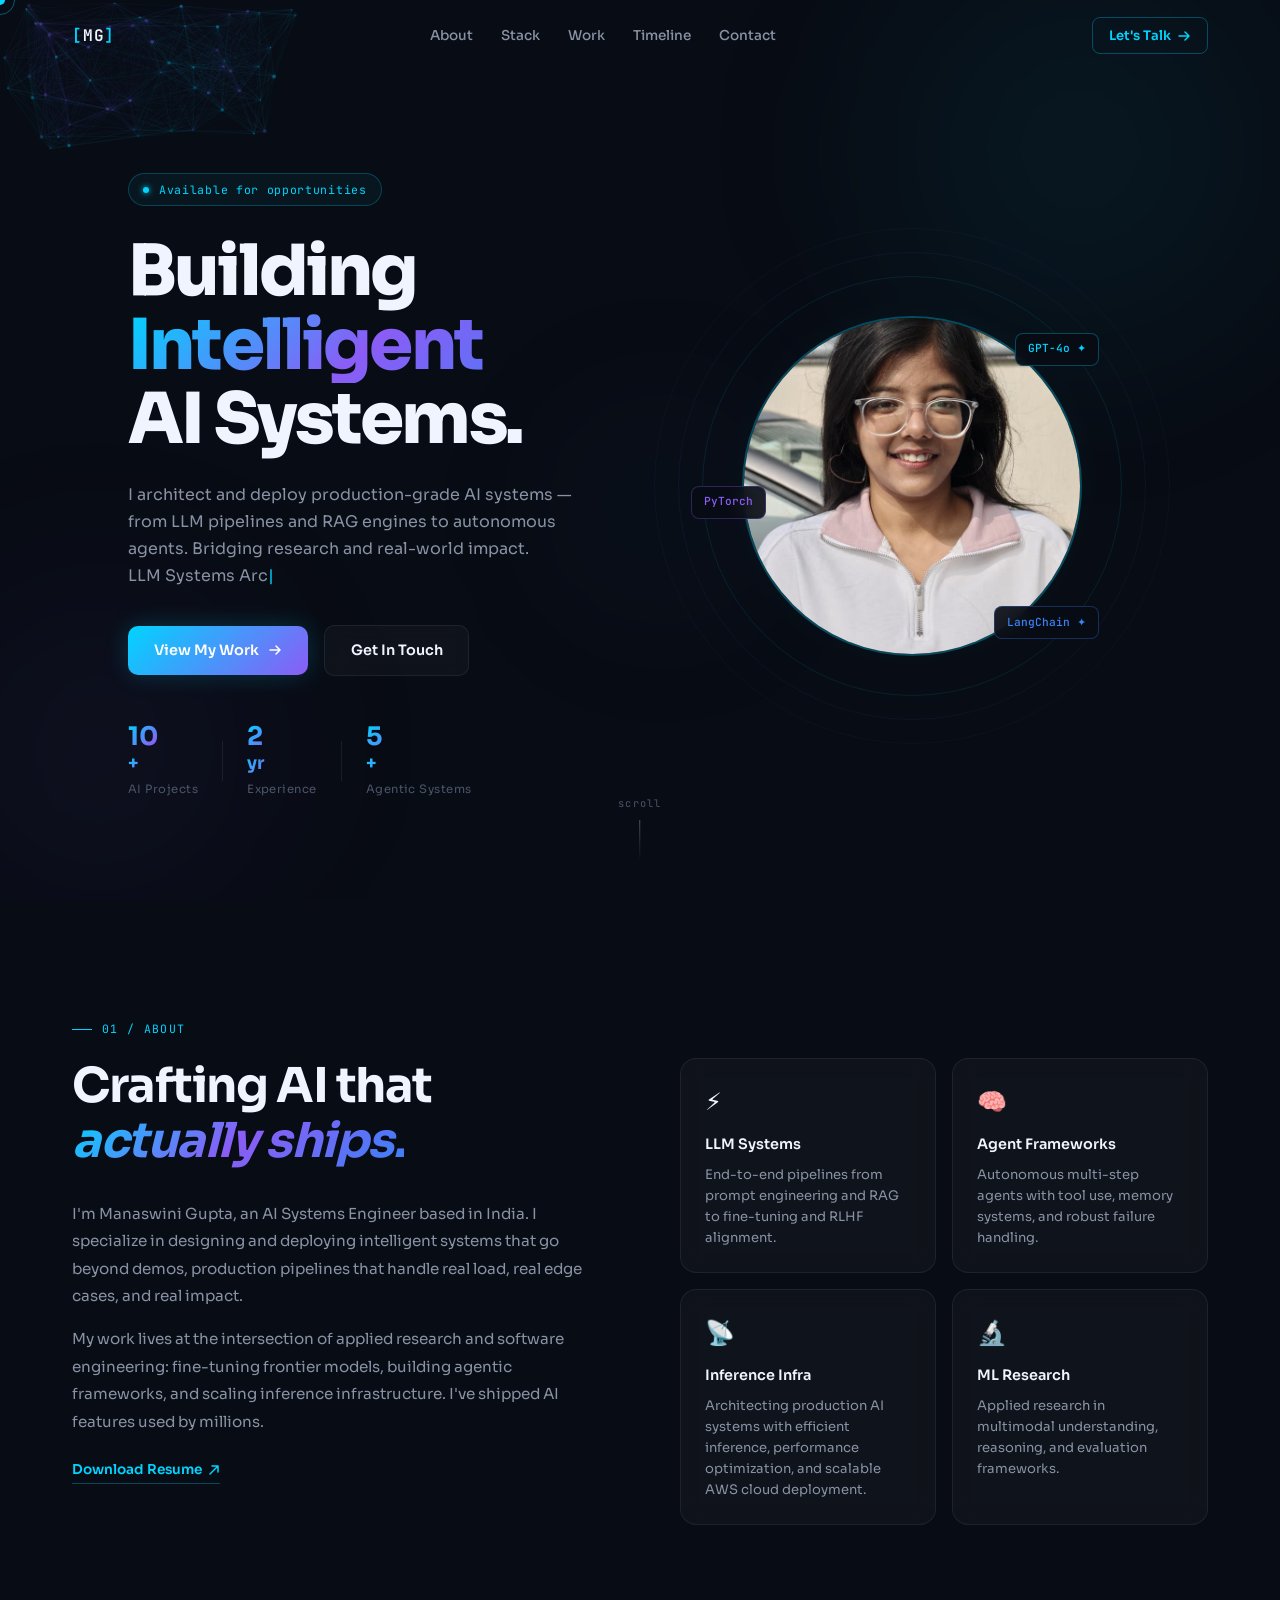
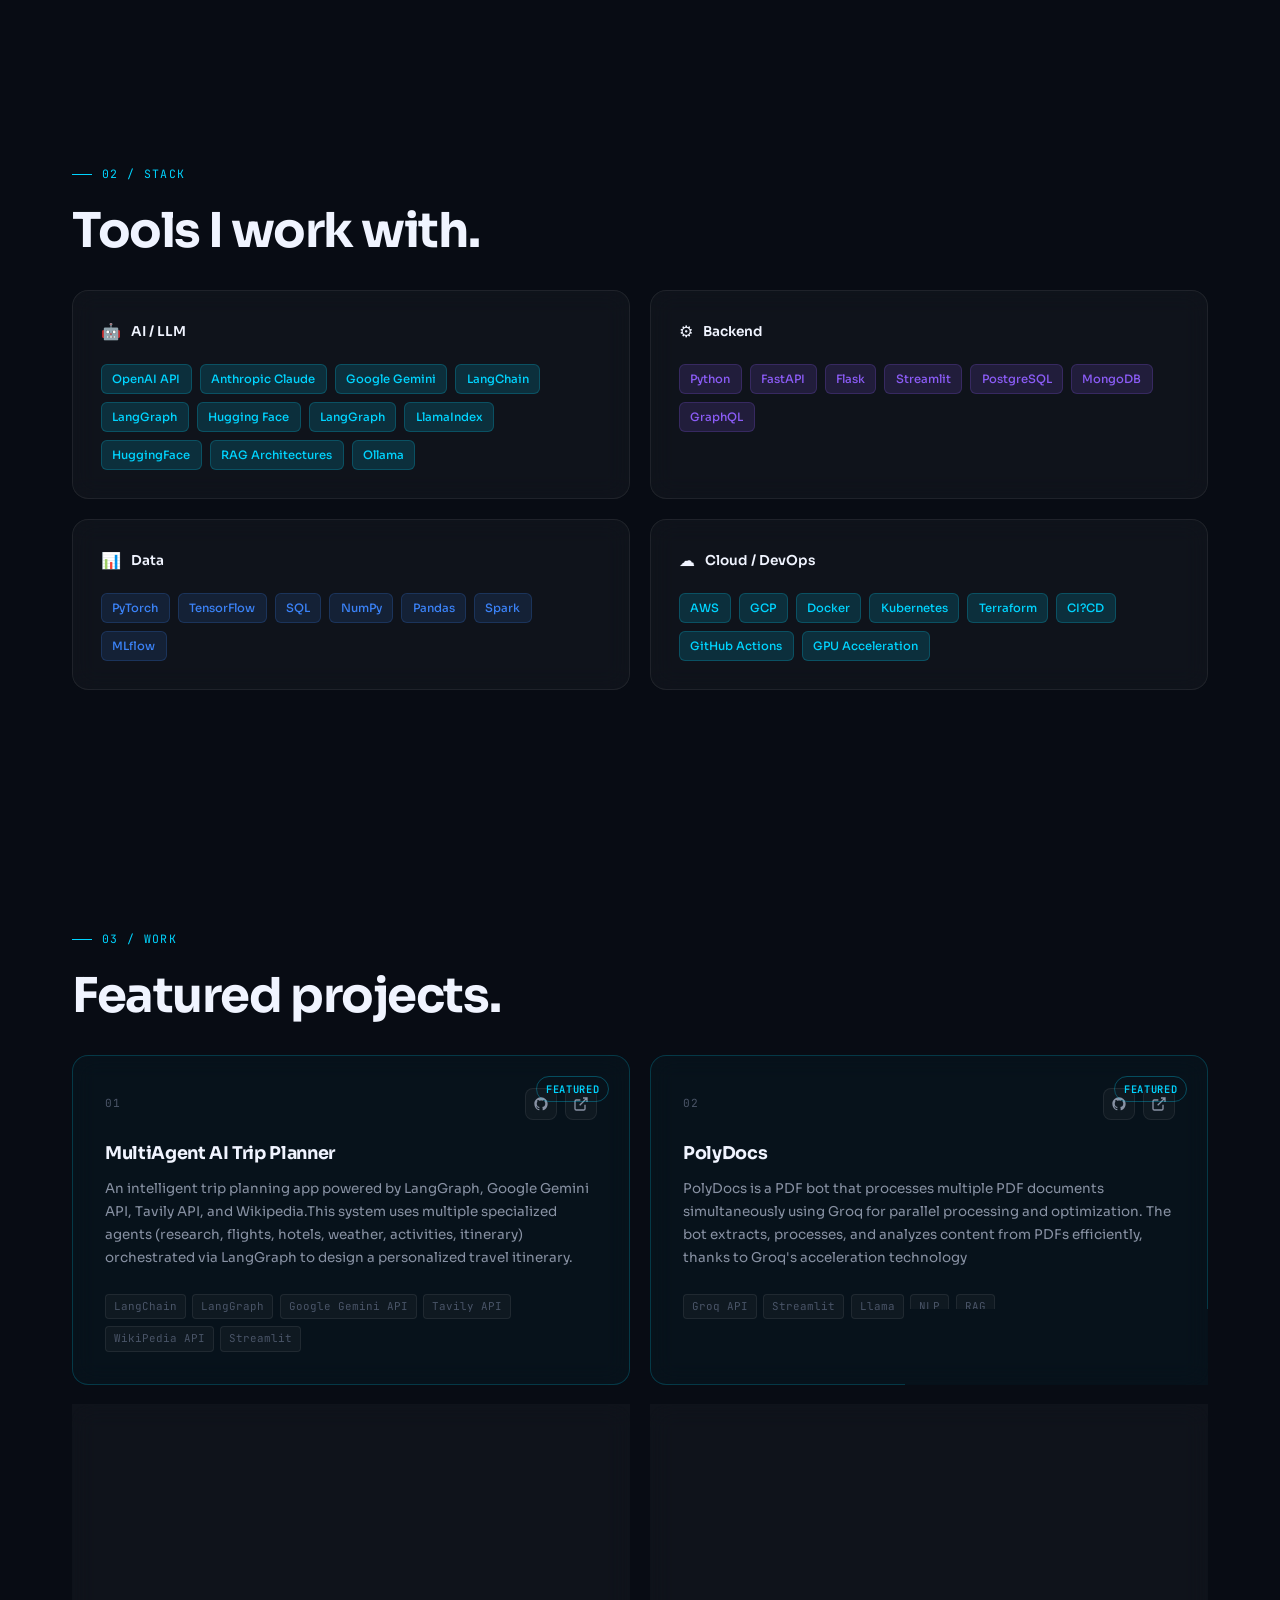
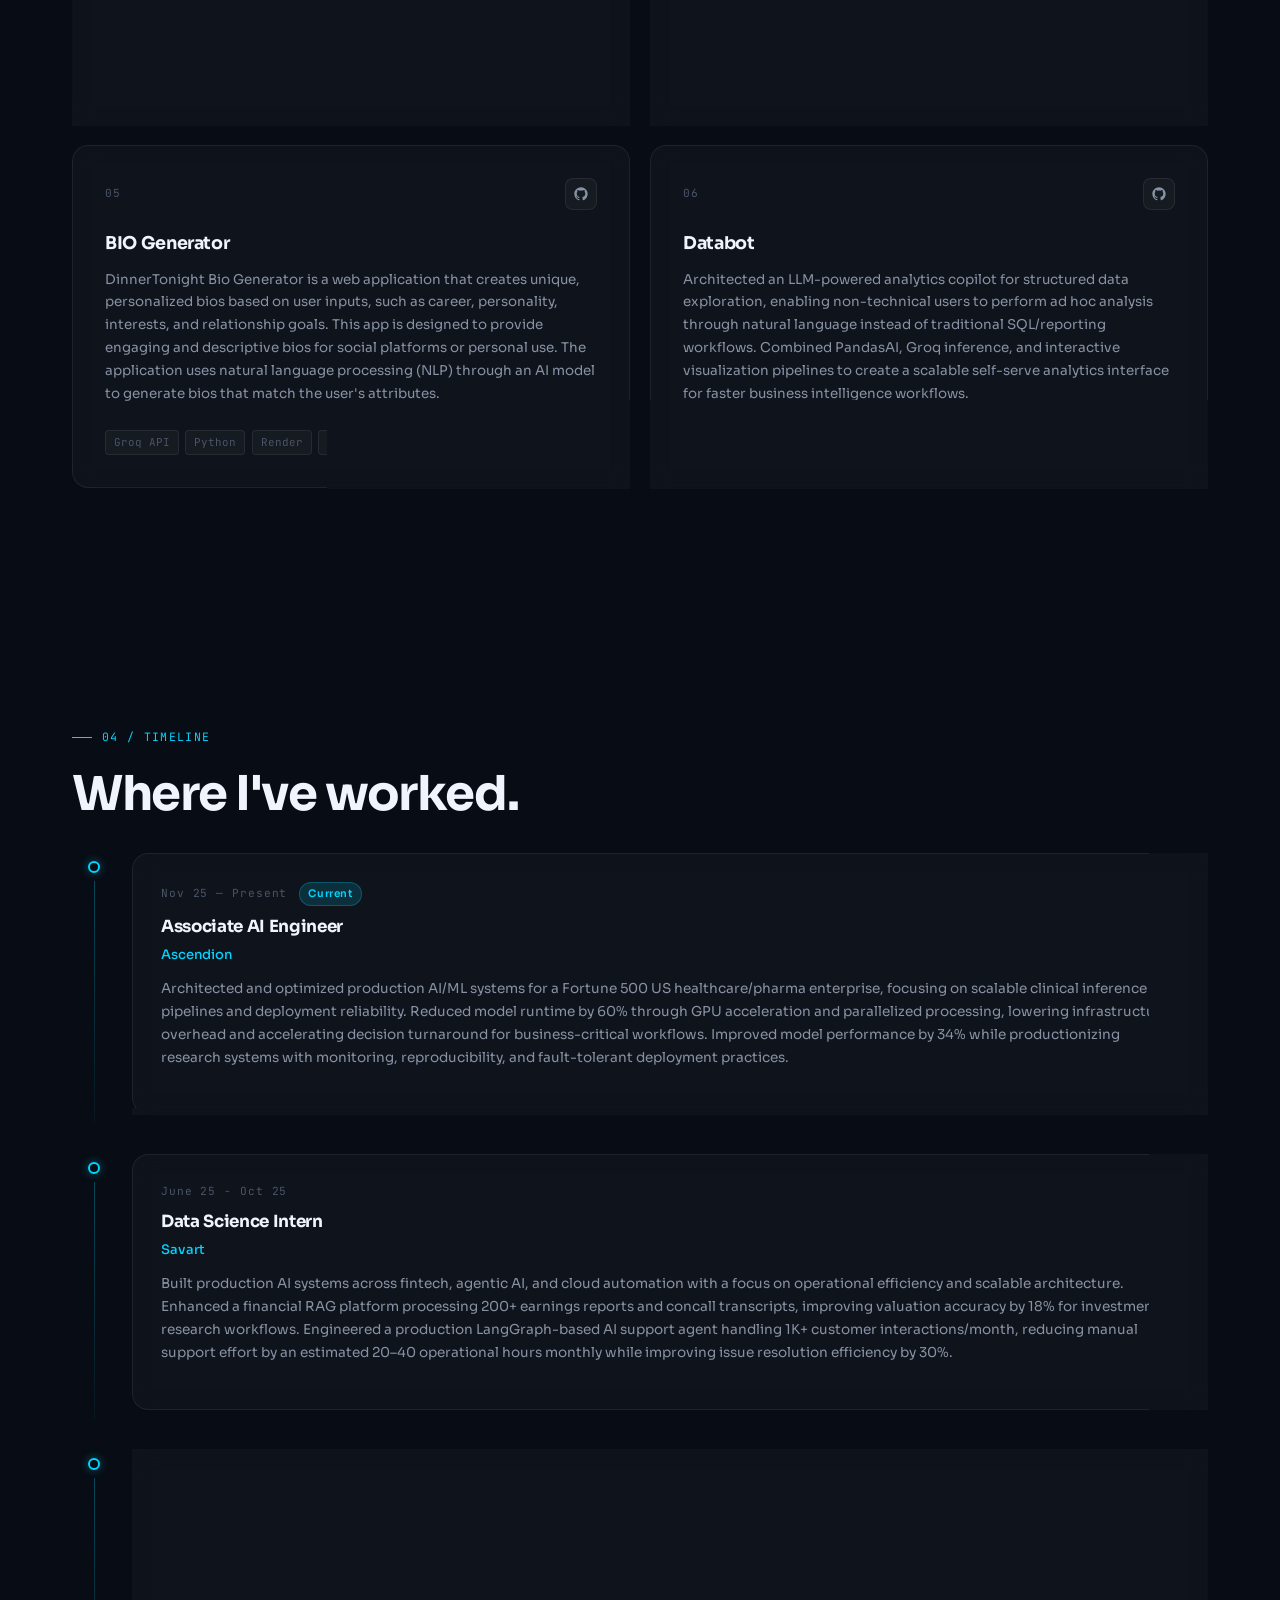
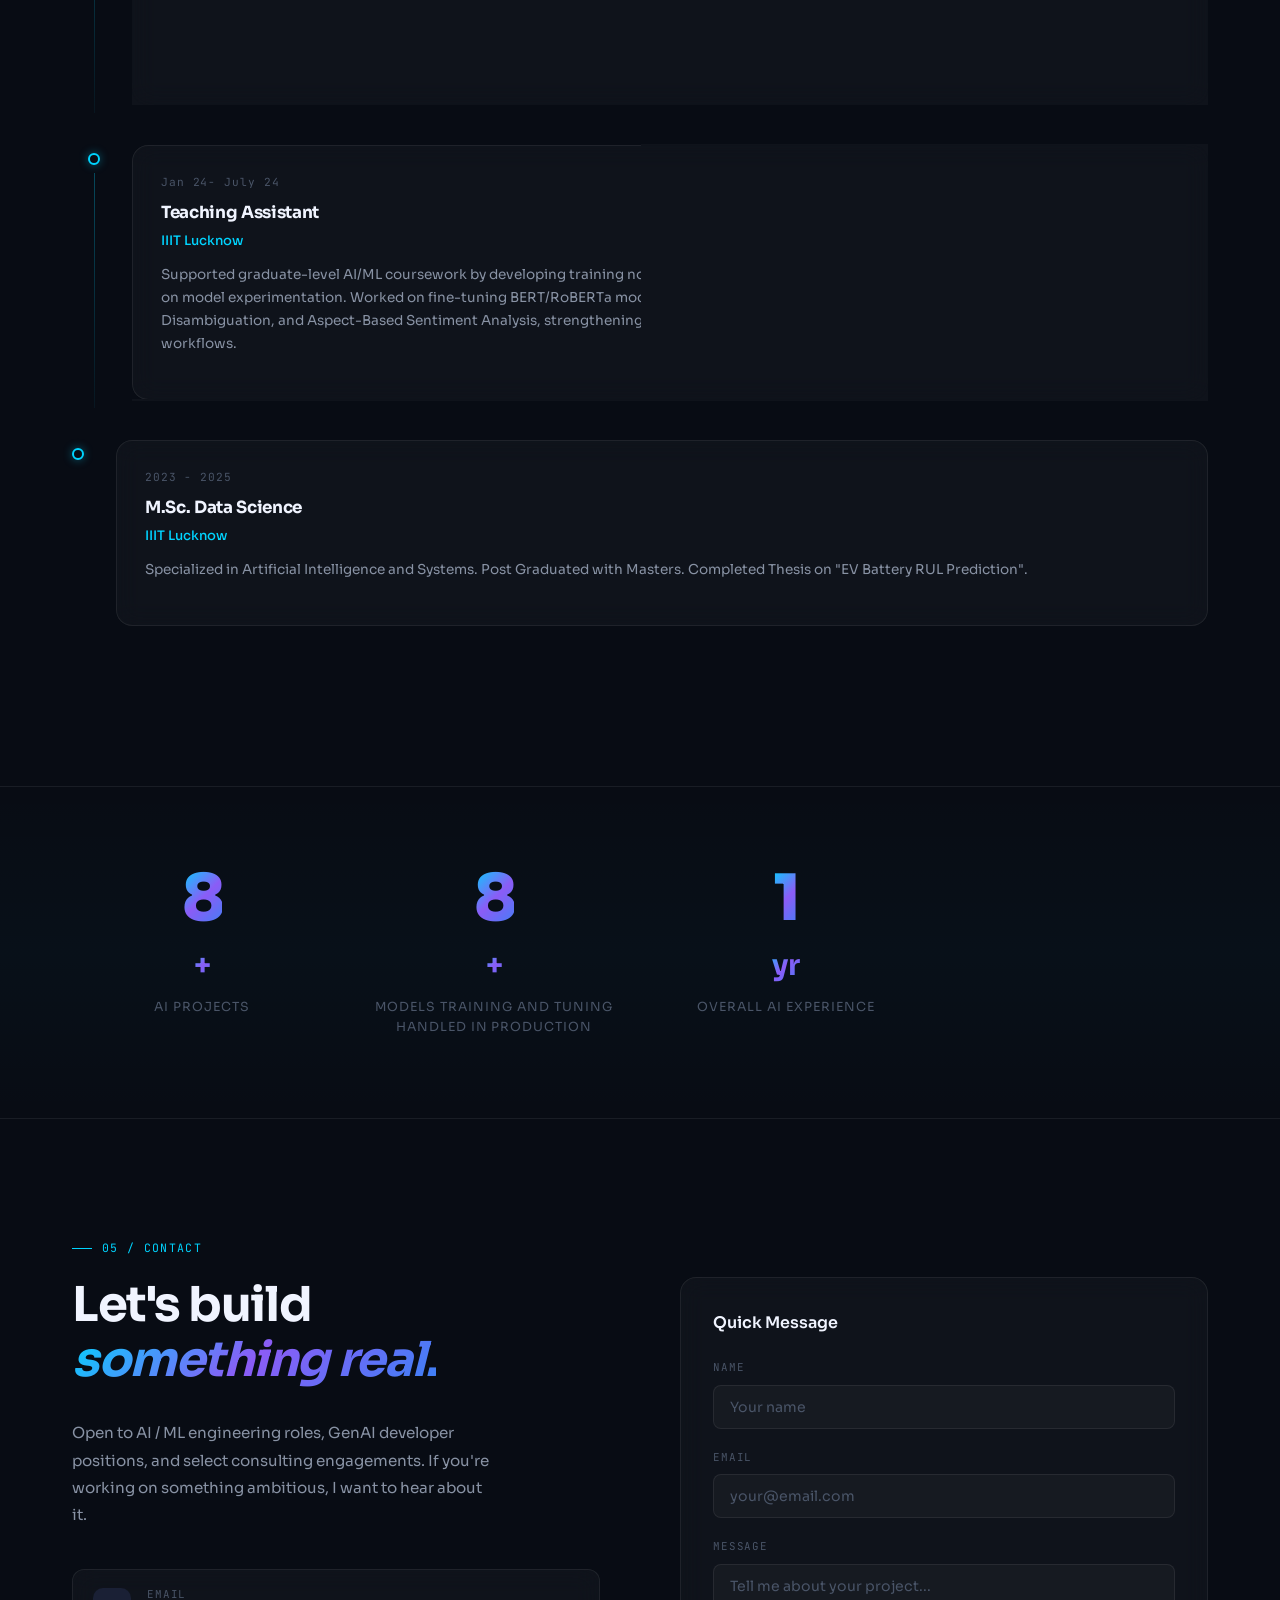
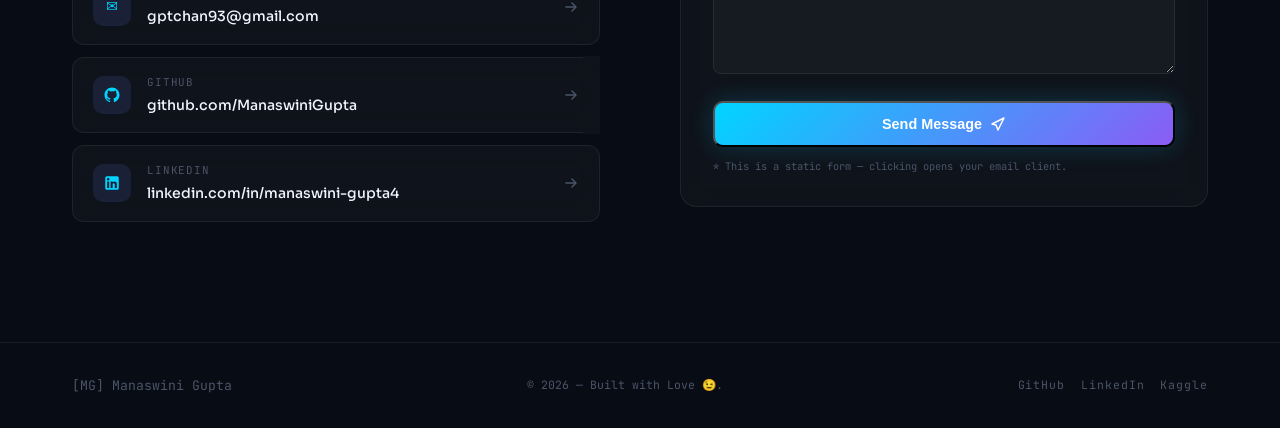
==== commit b97c07a4: "Update index.html" ====
--- a/index.html
+++ b/index.html
@@ -7,7 +7,7 @@
   <title>Manaswini Gupta — AI Systems Engineer</title>
   
   <!-- Favicon -->
-  <link rel="icon" type="image/png" href="images/png-clipart-computer-programming-anime-programming-language-thread-animation-gril-reading-cartoon.png" />
+  <link rel="icon" type="image/png" href="images/favicon.png" />
 
   
   <!-- Fonts: Clash Display + Sora -->
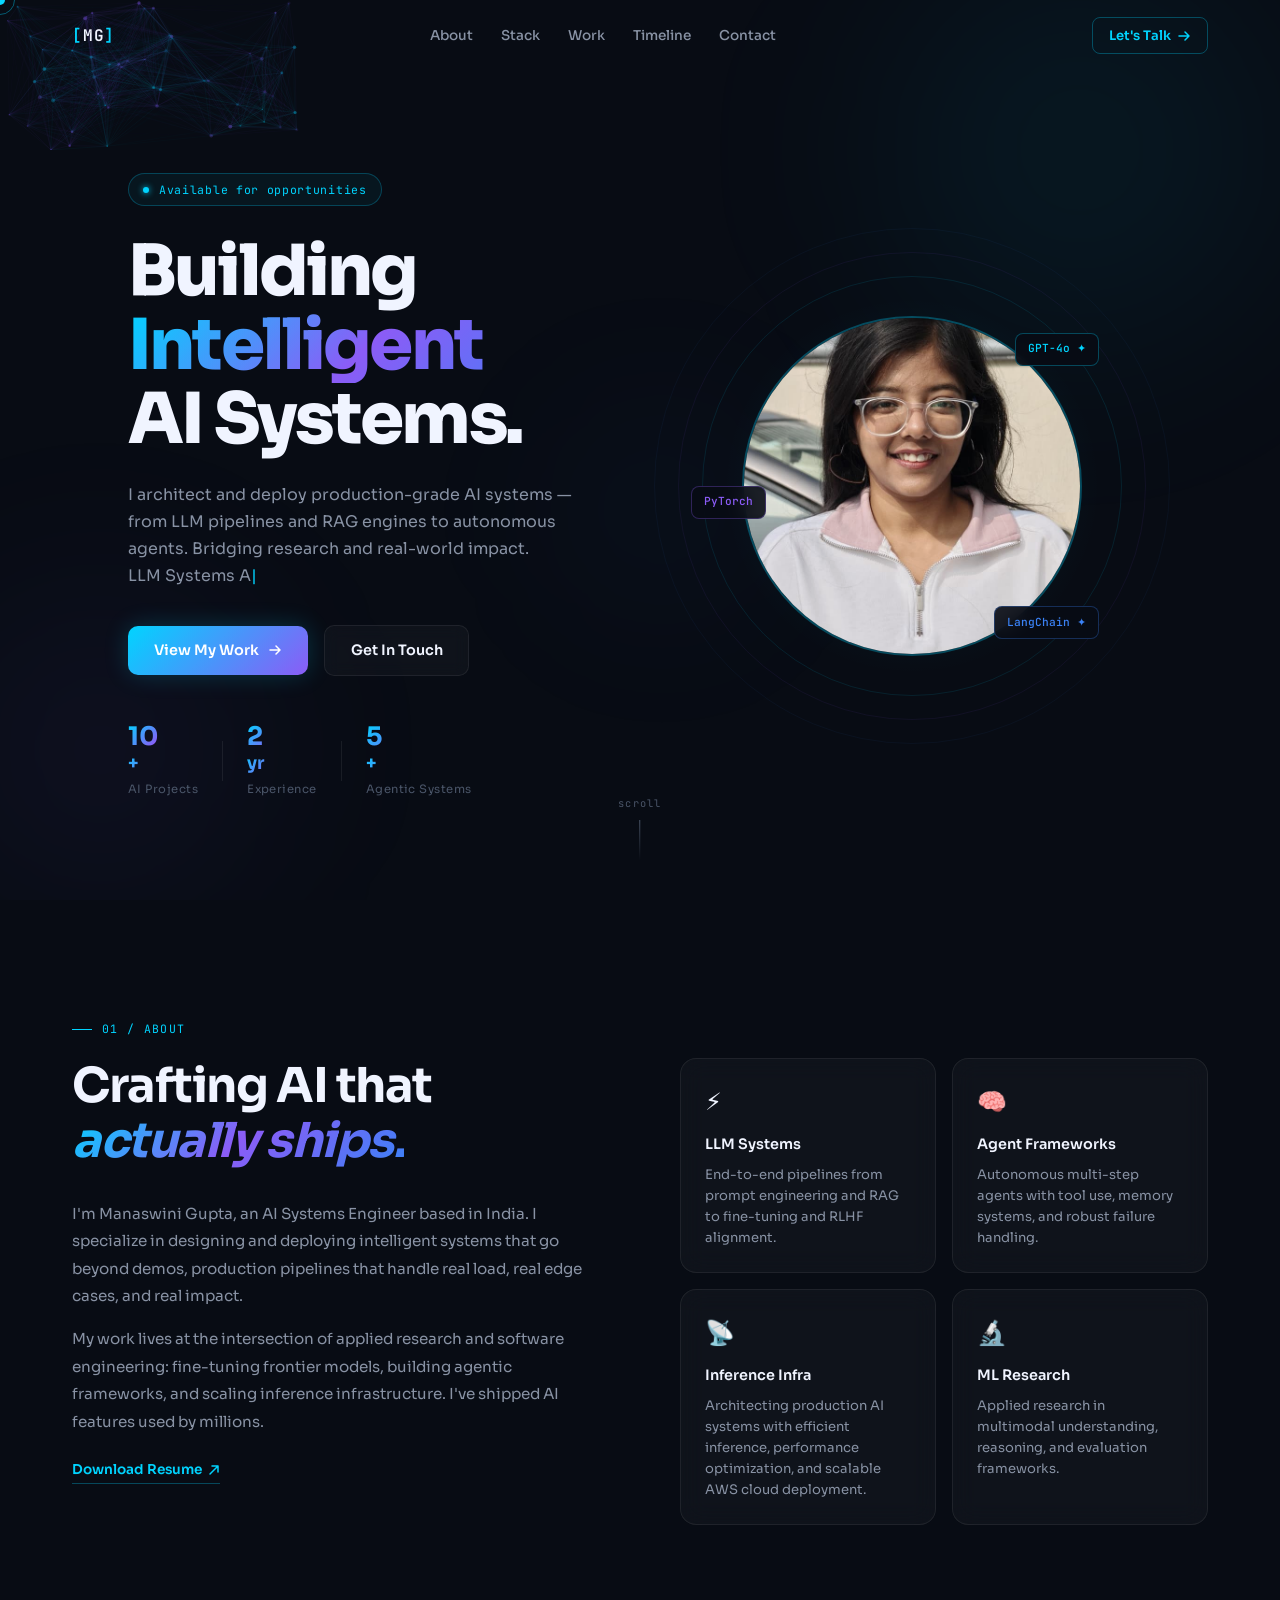
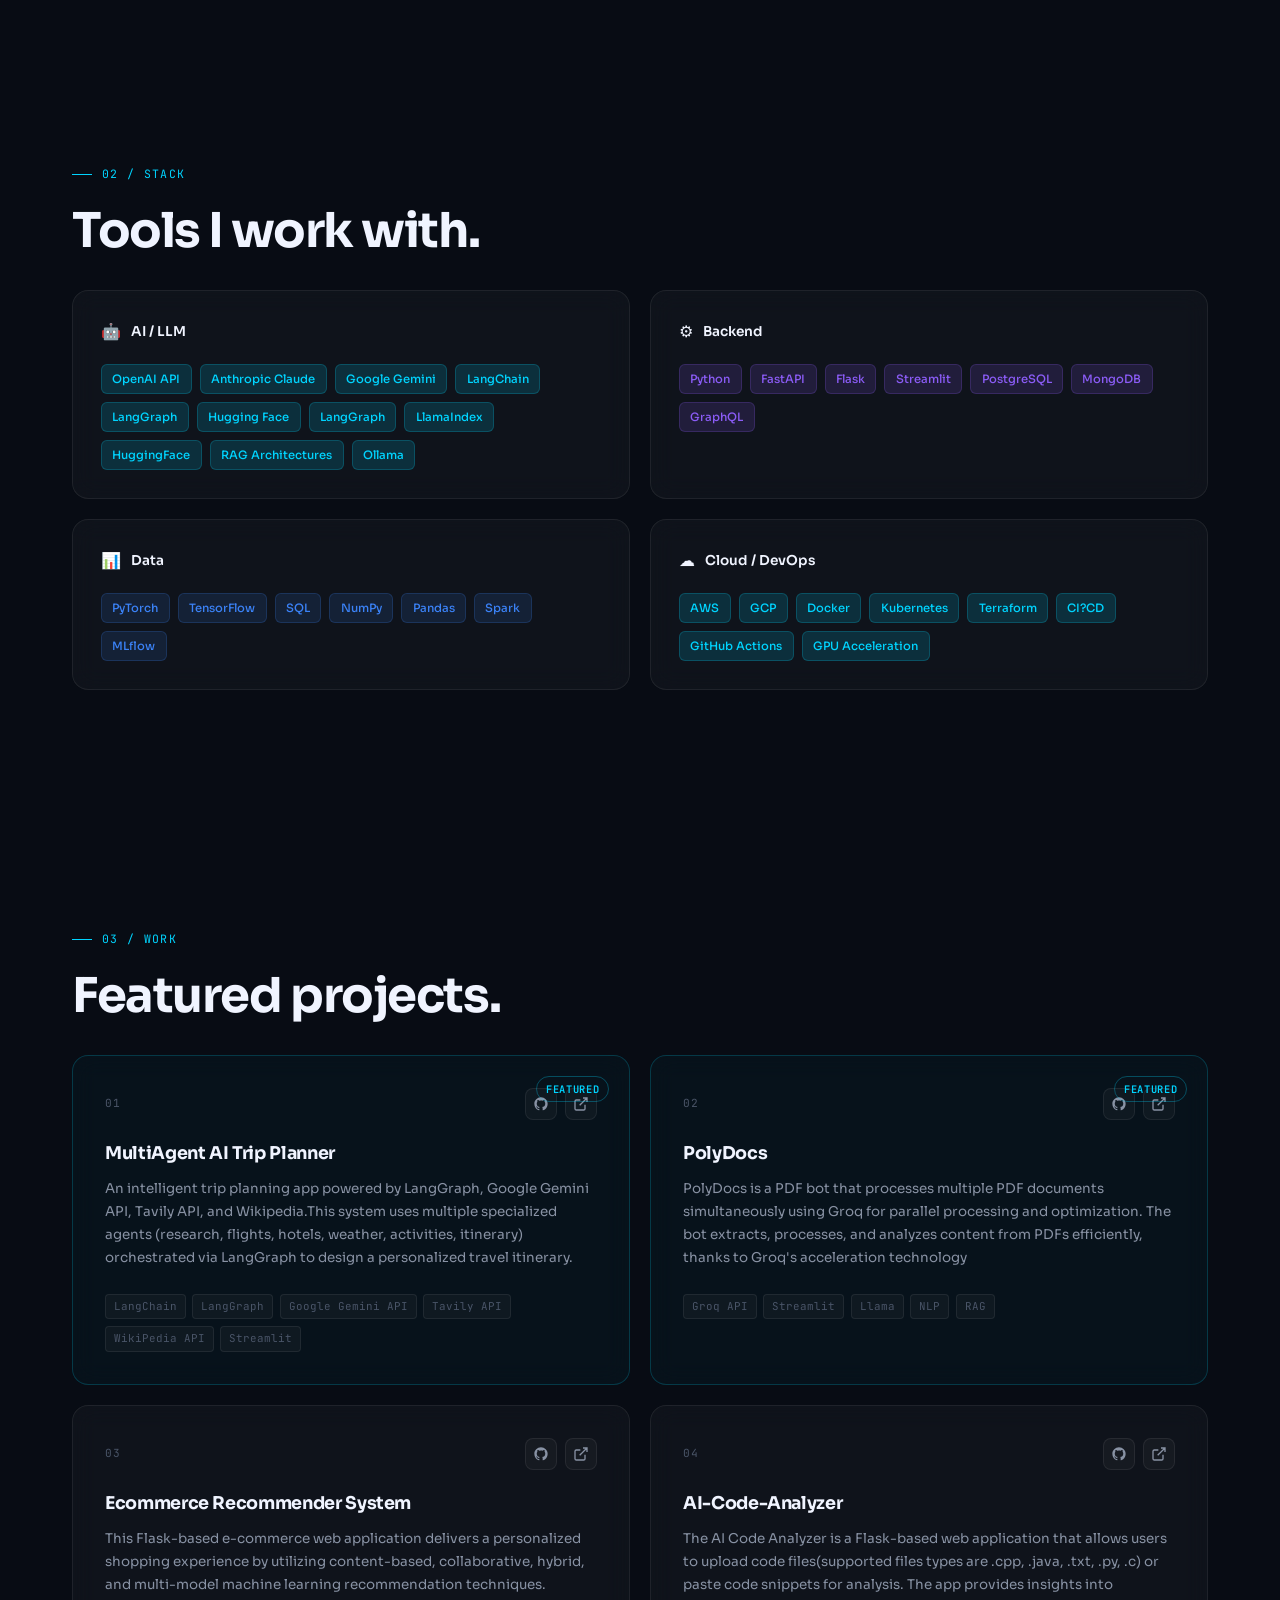
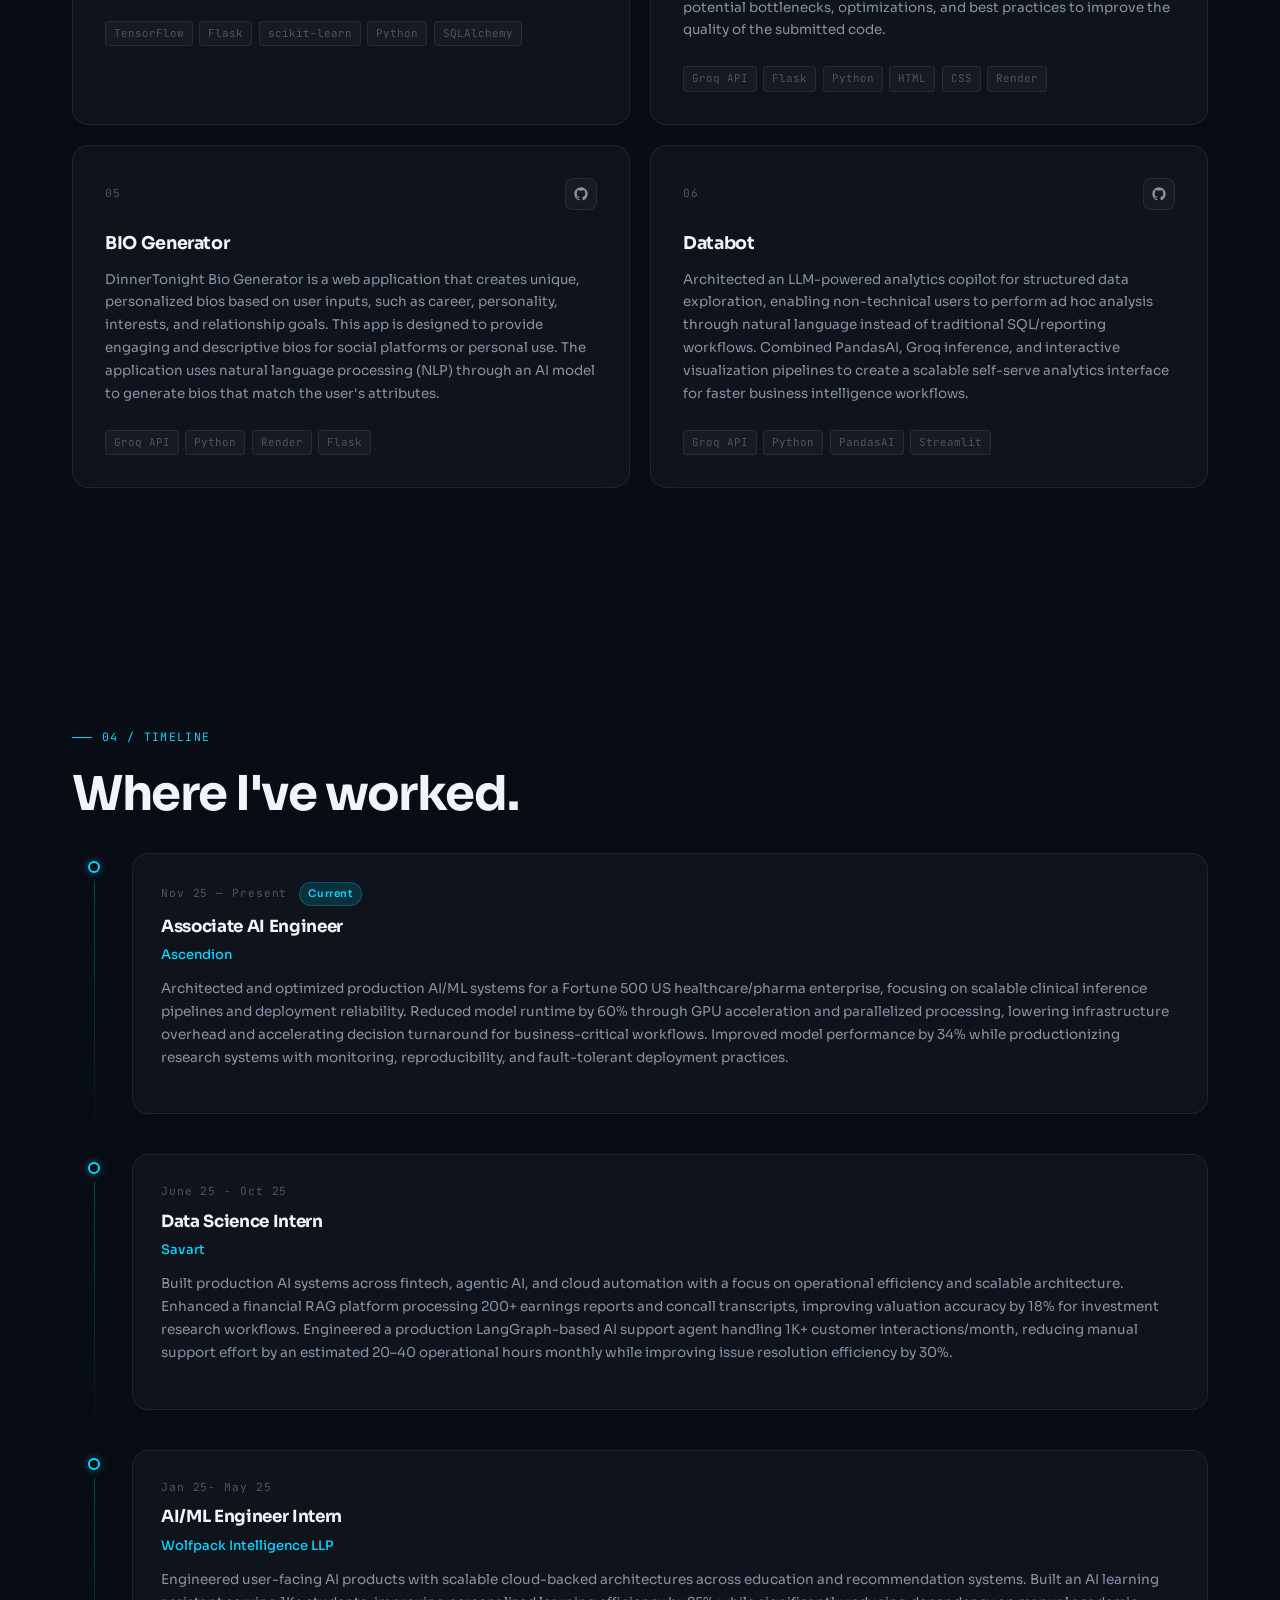
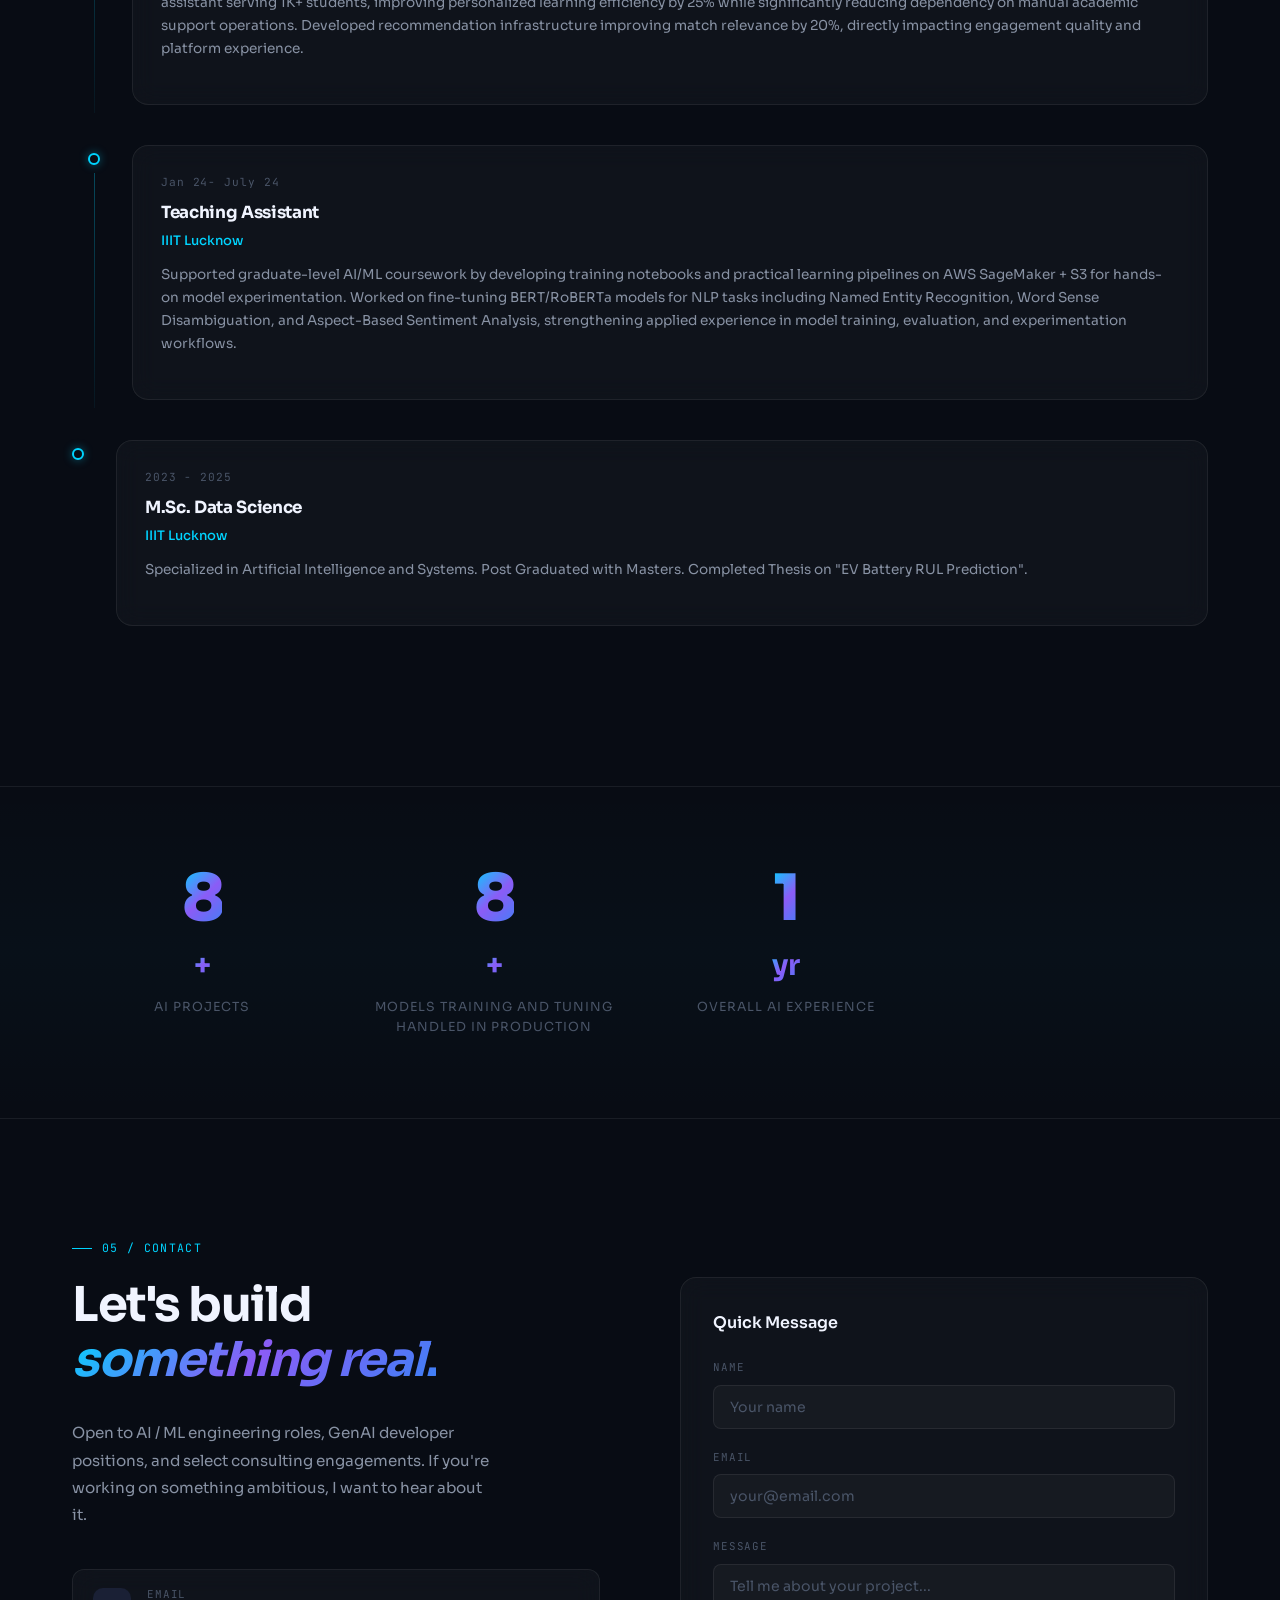
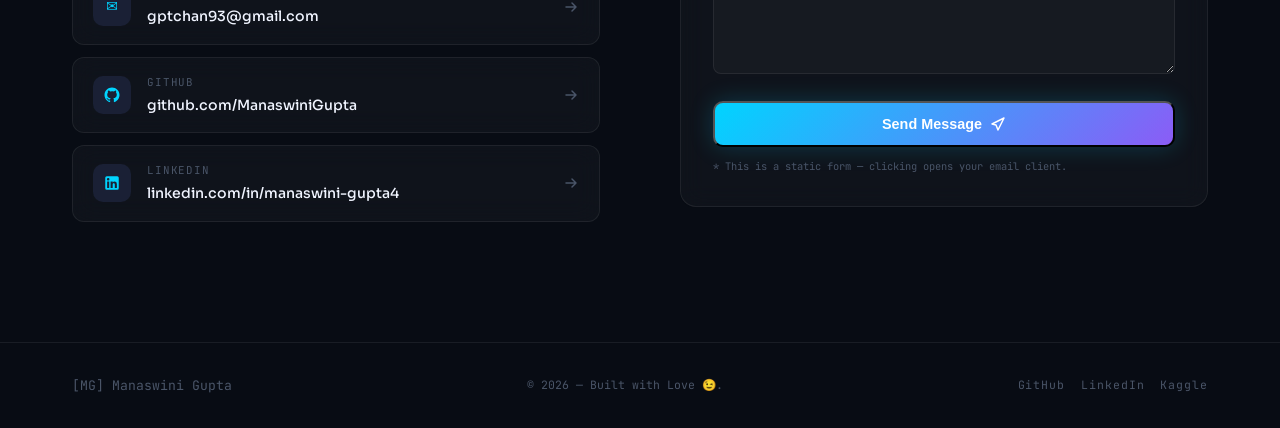
==== commit 90807d39: "Update index.html" ====
--- a/index.html
+++ b/index.html
@@ -7,7 +7,7 @@
   <title>Manaswini Gupta — AI Systems Engineer</title>
   
   <!-- Favicon -->
-  <link rel="icon" type="image/png" href="images/favicon.png" />
+  <!-- <link rel="icon" type="image/png" href="images/favicon.png" /> -->
 
   
   <!-- Fonts: Clash Display + Sora -->
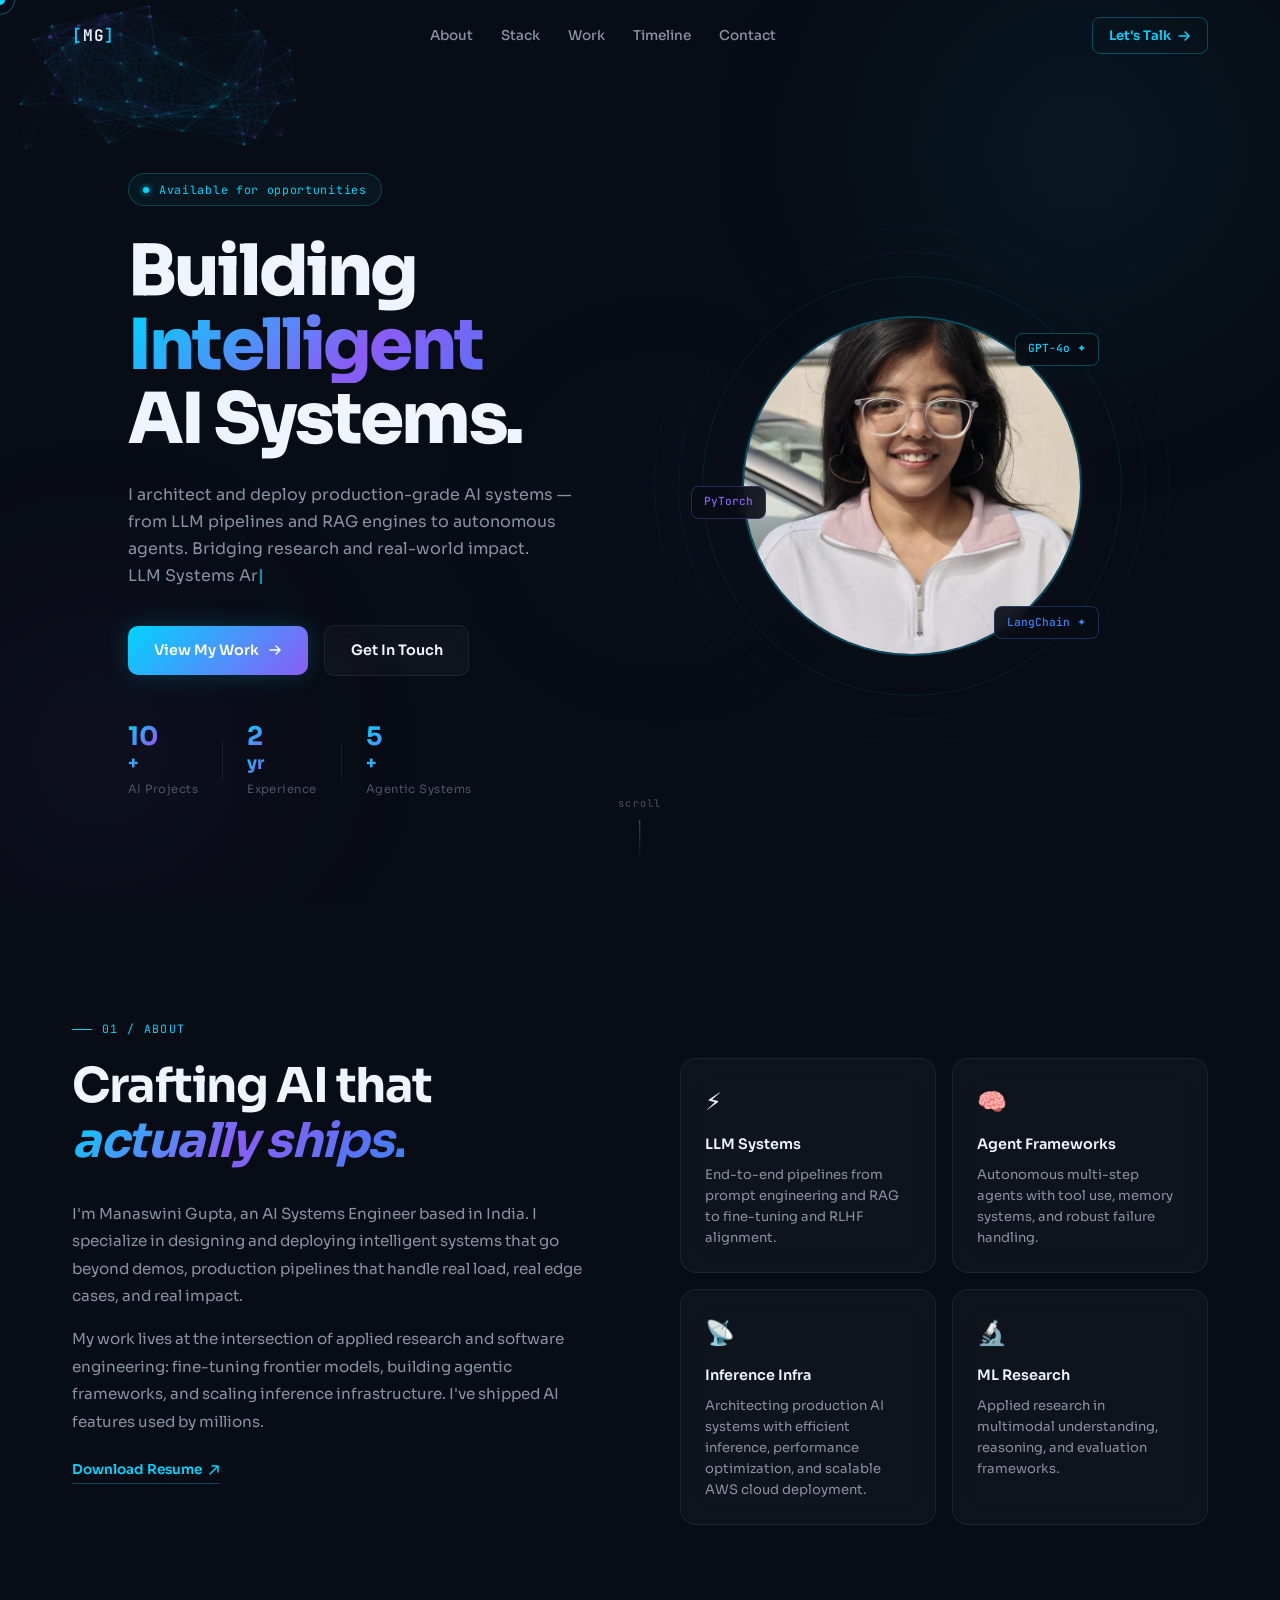
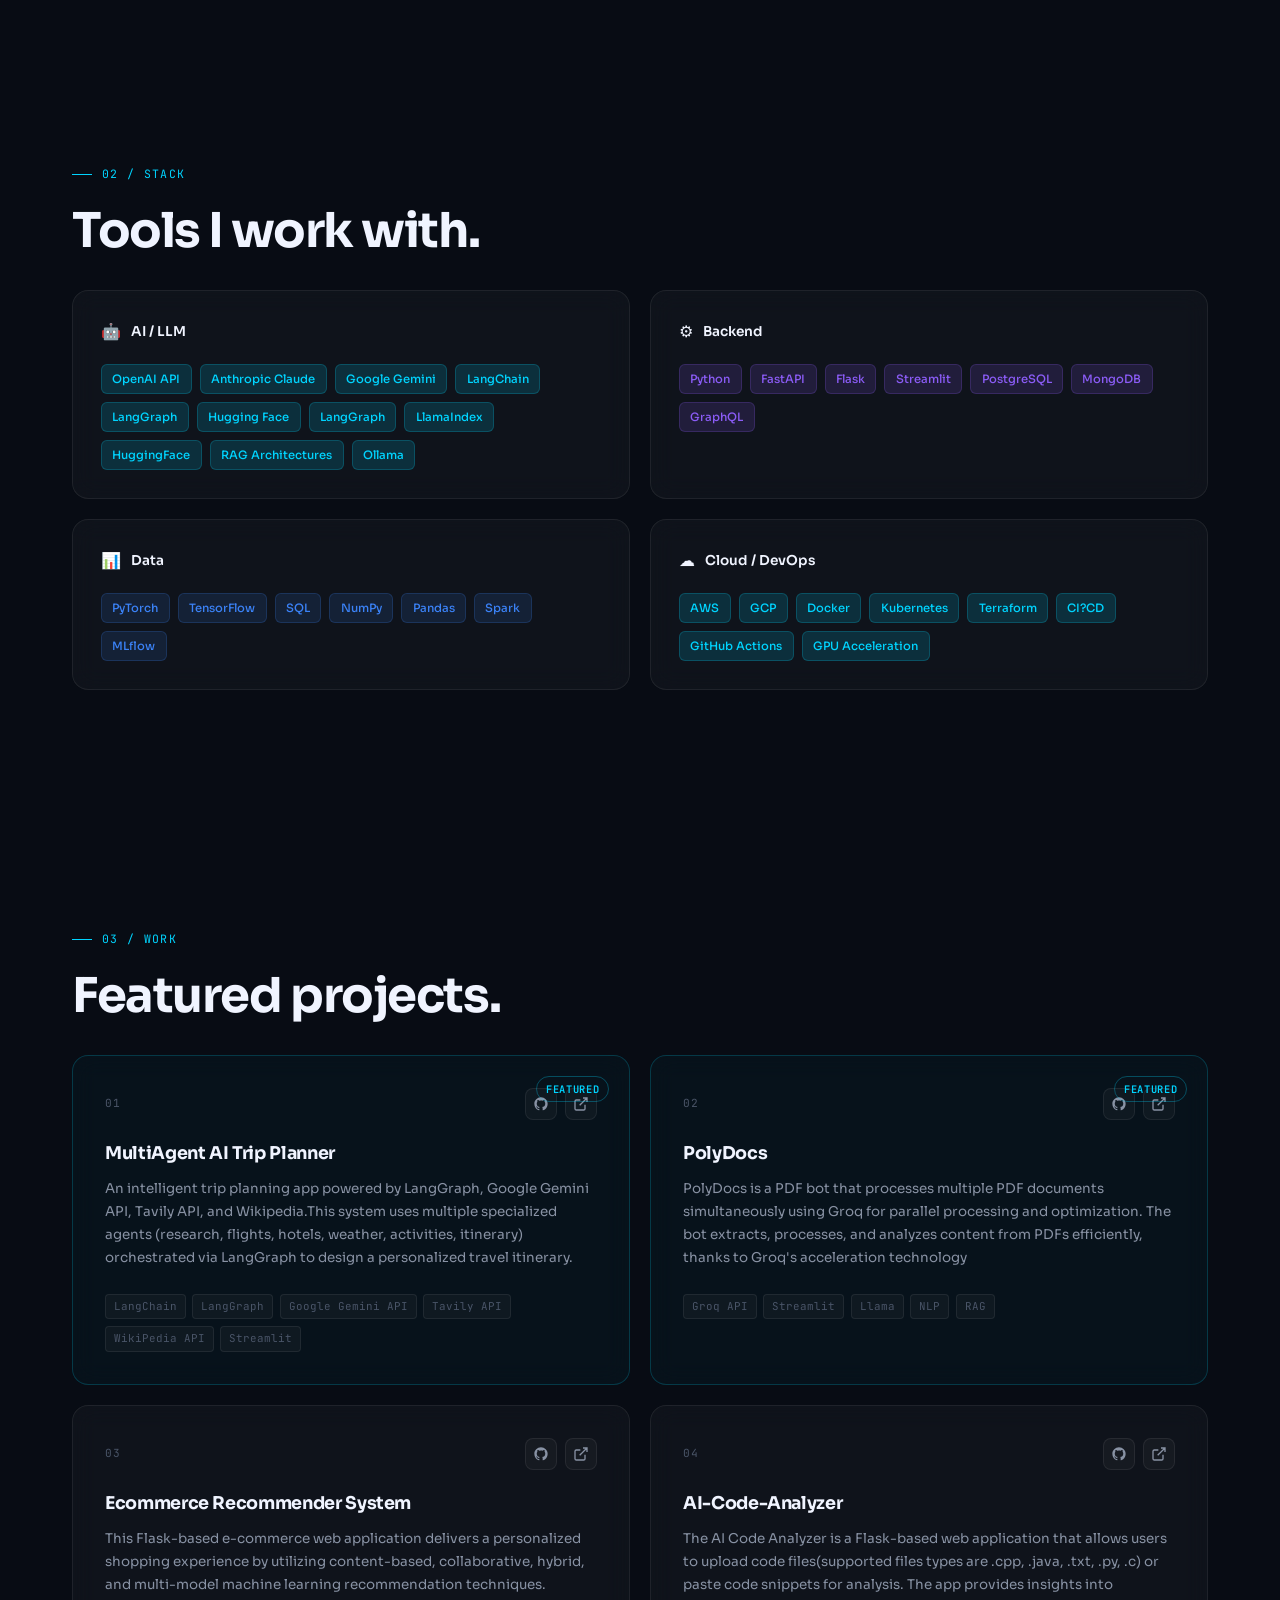
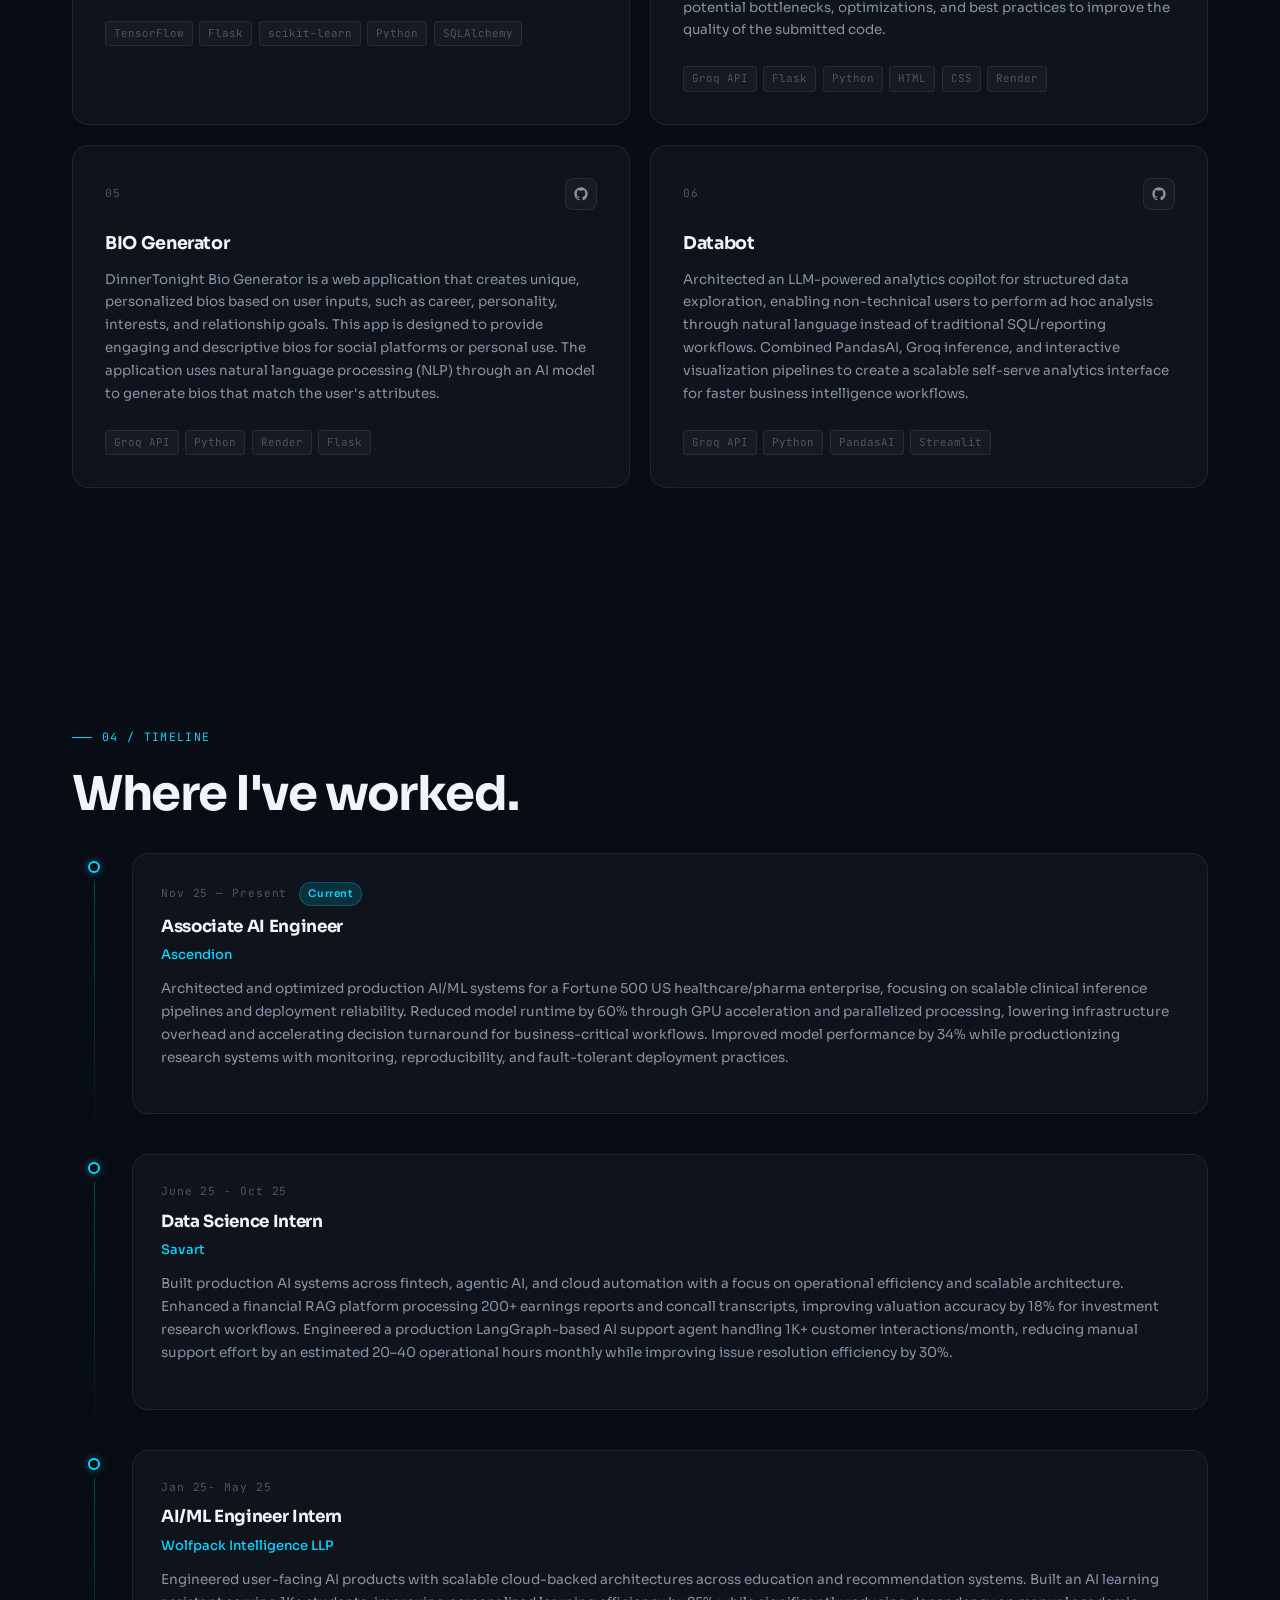
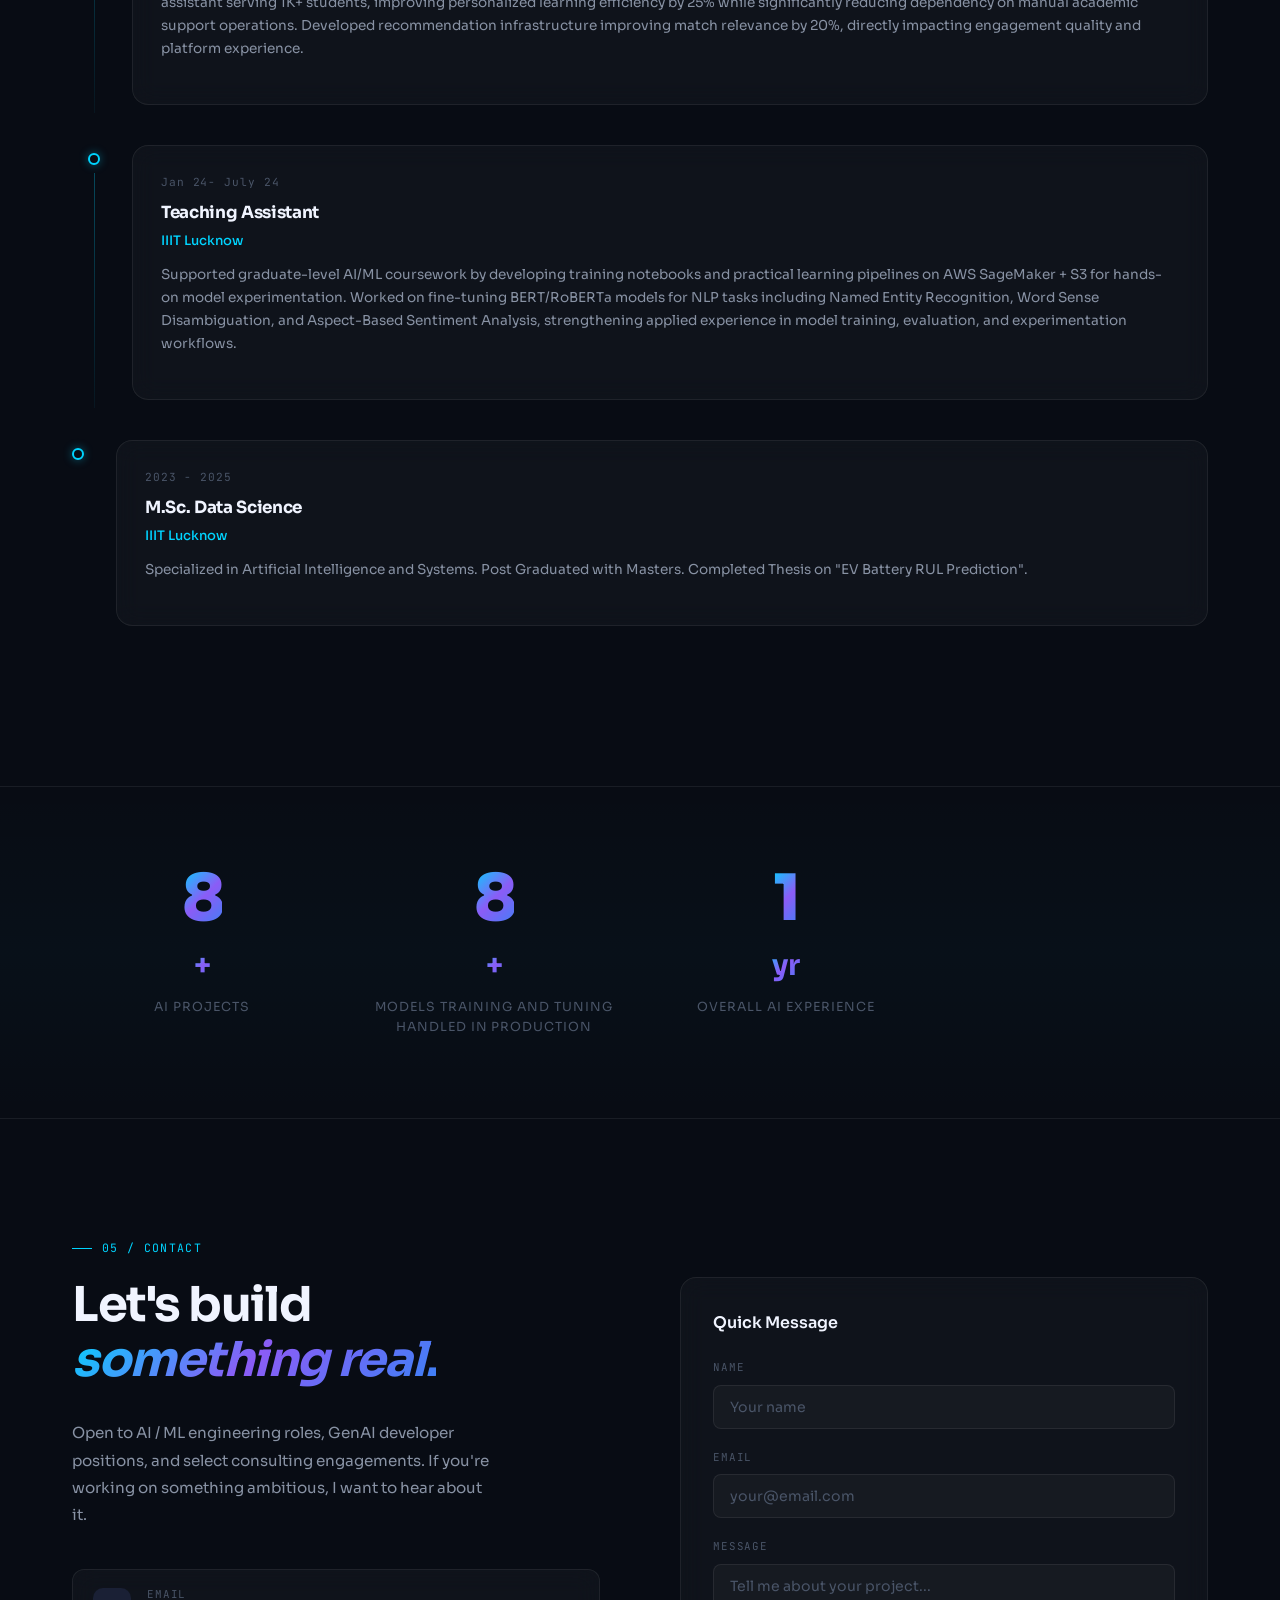
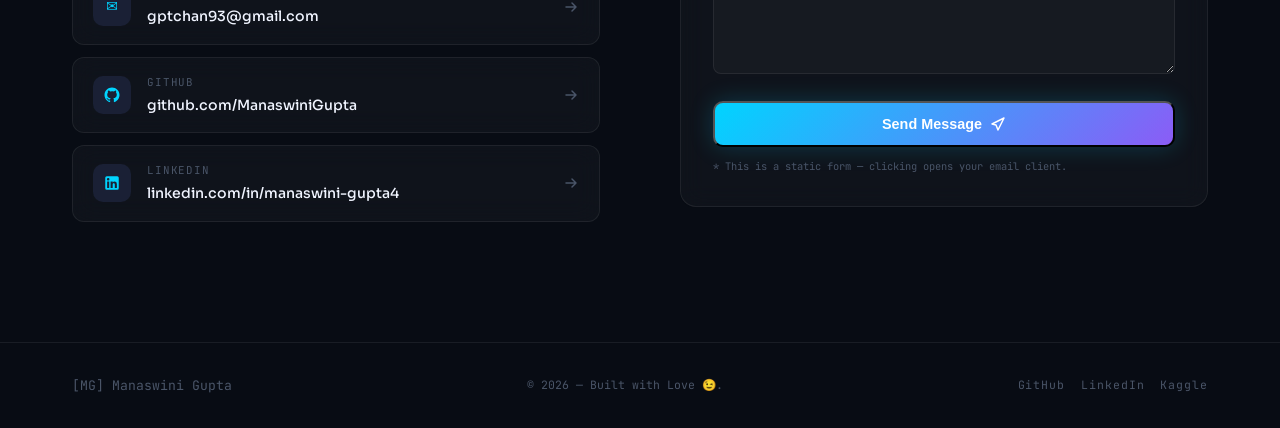
==== commit dc684e91: "Update index.html" ====
--- a/index.html
+++ b/index.html
@@ -454,6 +454,8 @@
           <div class="proj-body">
             <h3>Databot</h3>
             <p>Architected an LLM-powered analytics copilot for structured data exploration, enabling non-technical users to perform ad hoc analysis through natural language instead of traditional SQL/reporting workflows. Combined PandasAI, Groq inference, and interactive visualization pipelines to create a scalable self-serve analytics interface for faster business intelligence workflows.</p>          <div class="proj-footer">
+            </div>   <!-- ✅ add this line -->
+            <div class="proj-footer">
             <span class="proj-tag">Groq API</span>
             <span class="proj-tag">Python</span>
             <span class="proj-tag">PandasAI</span>
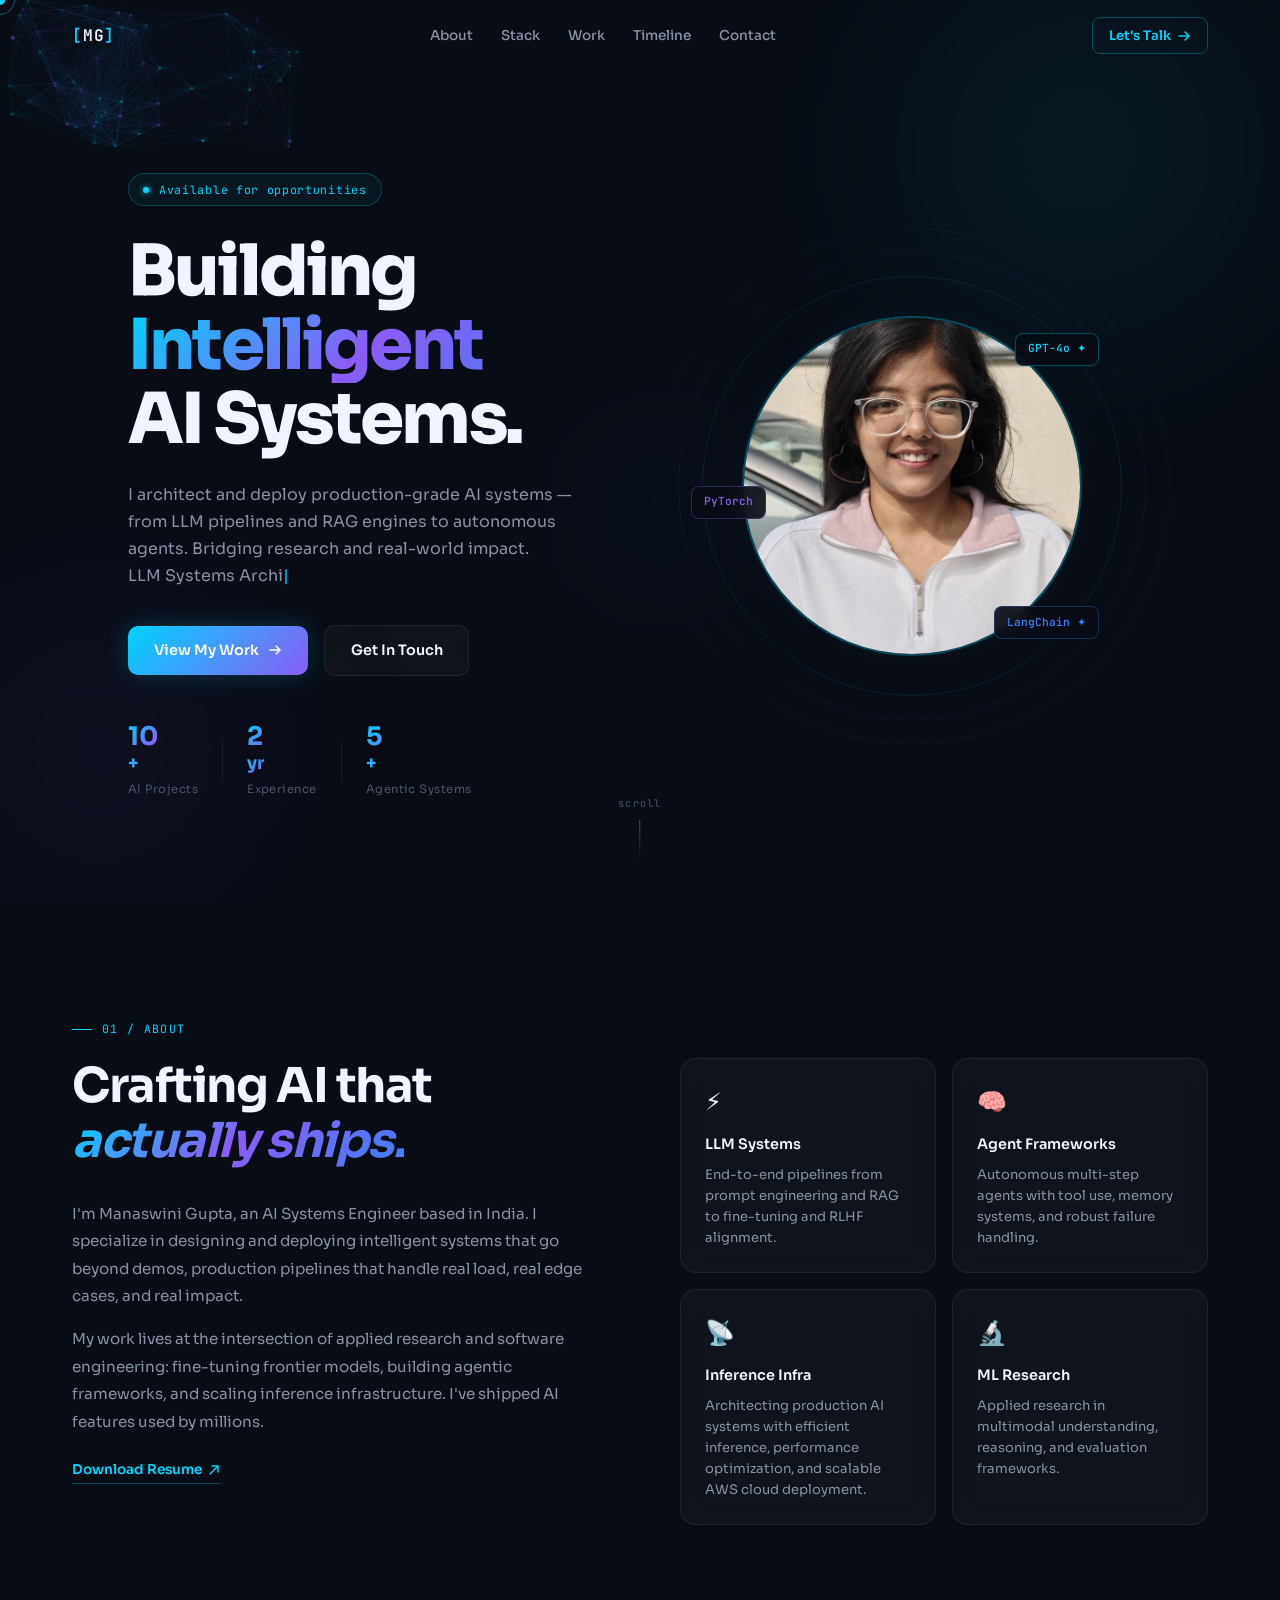
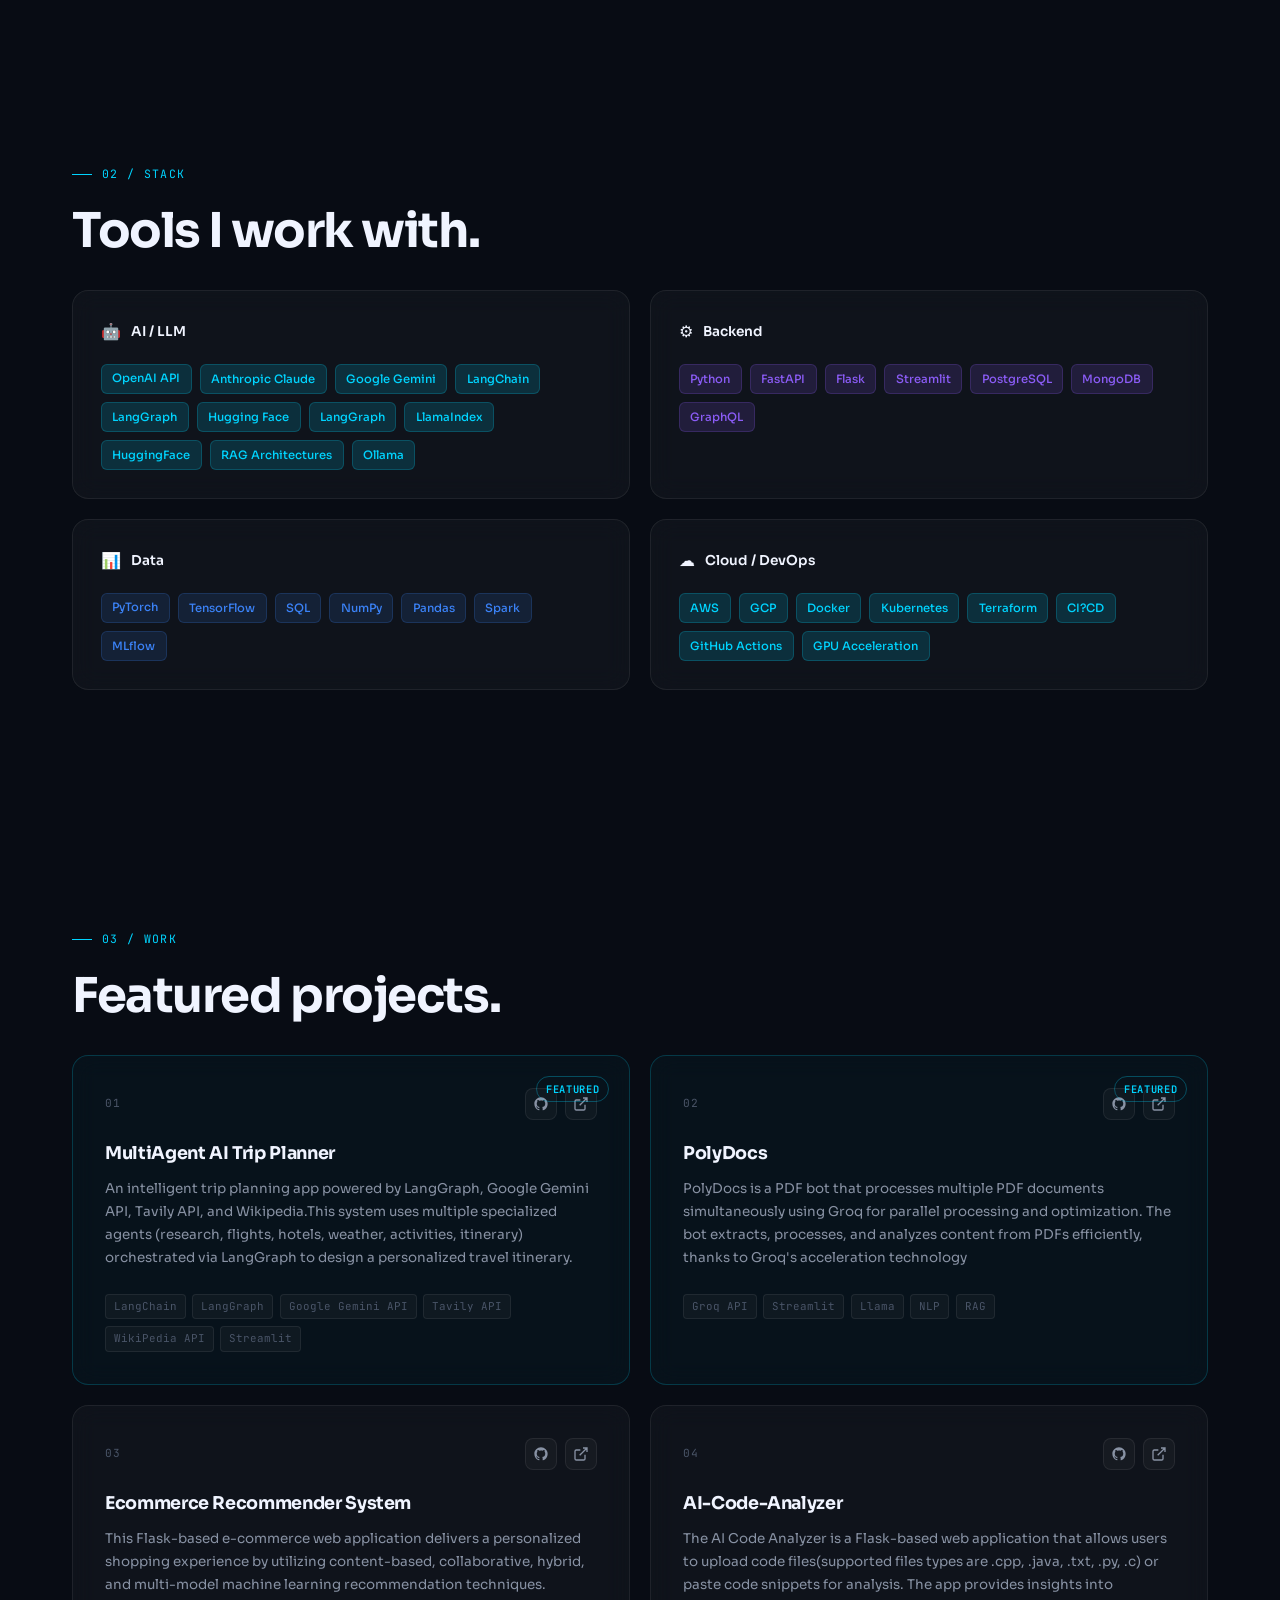
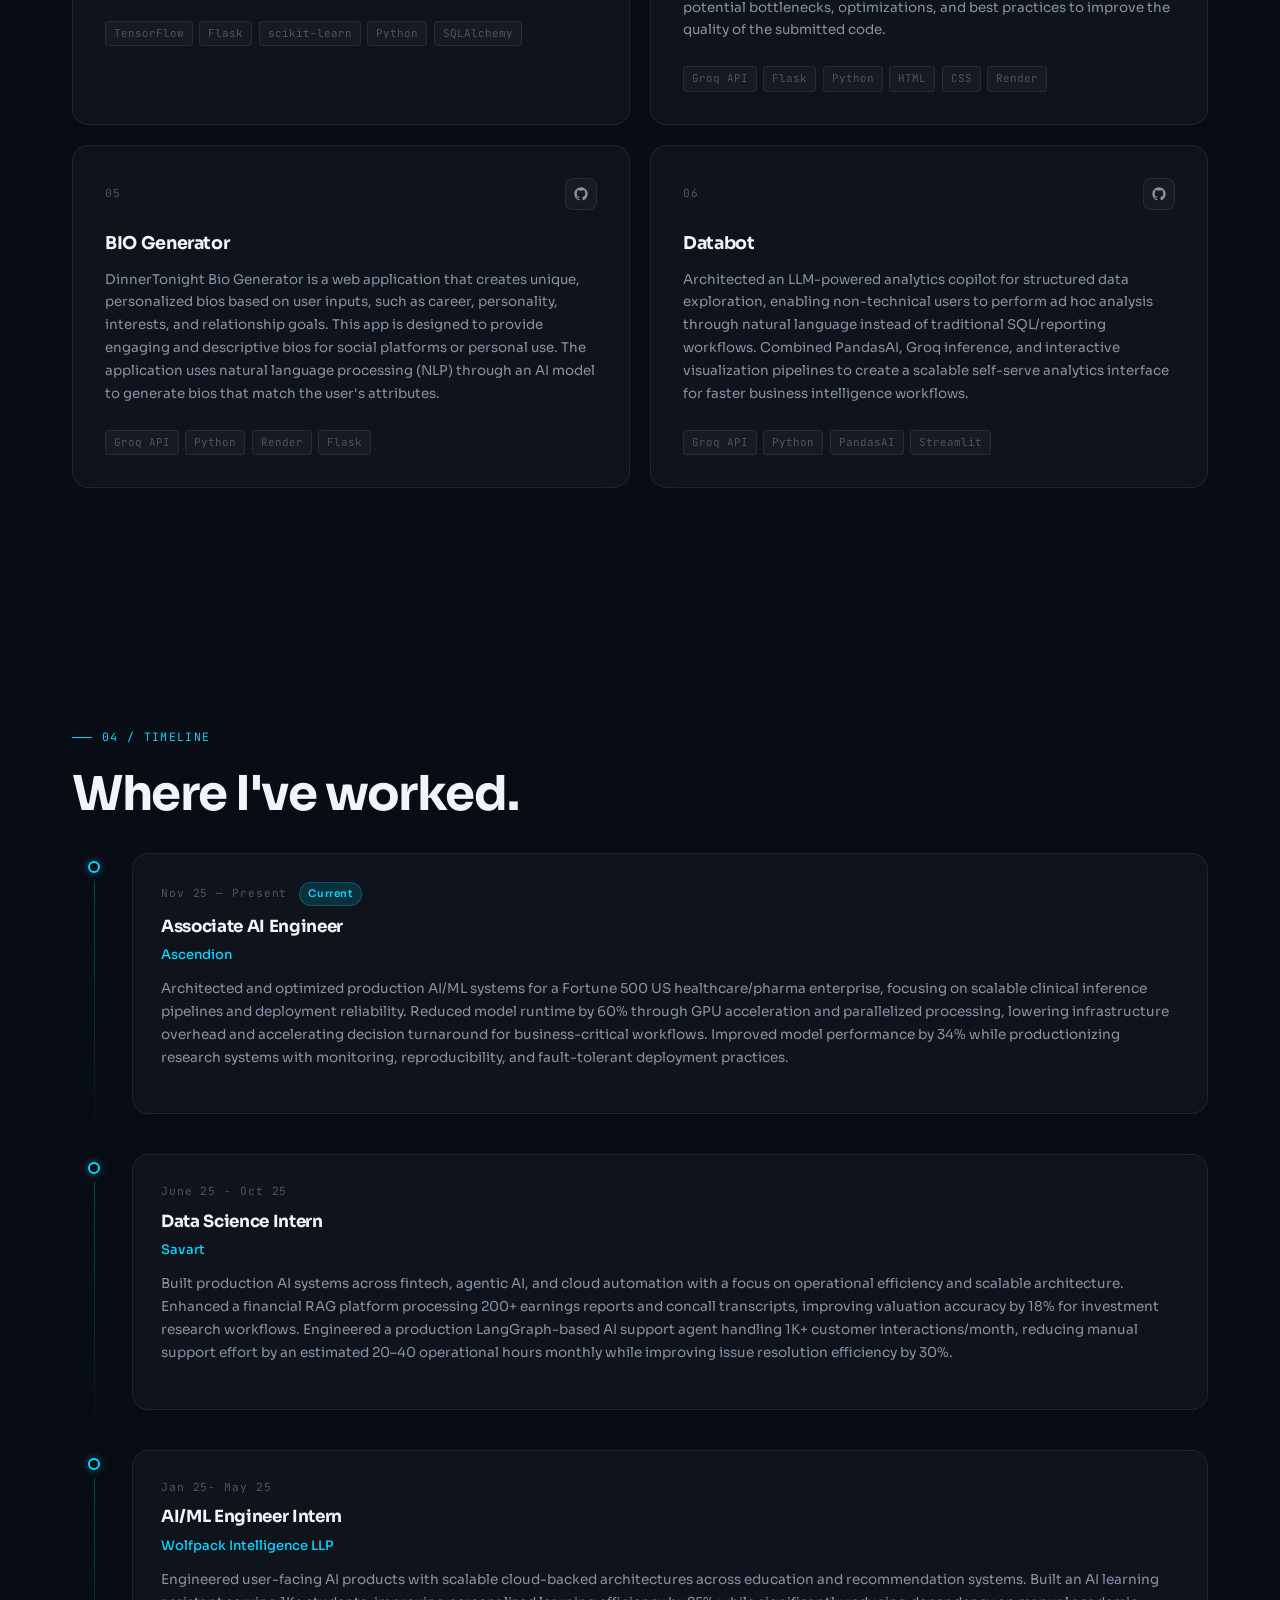
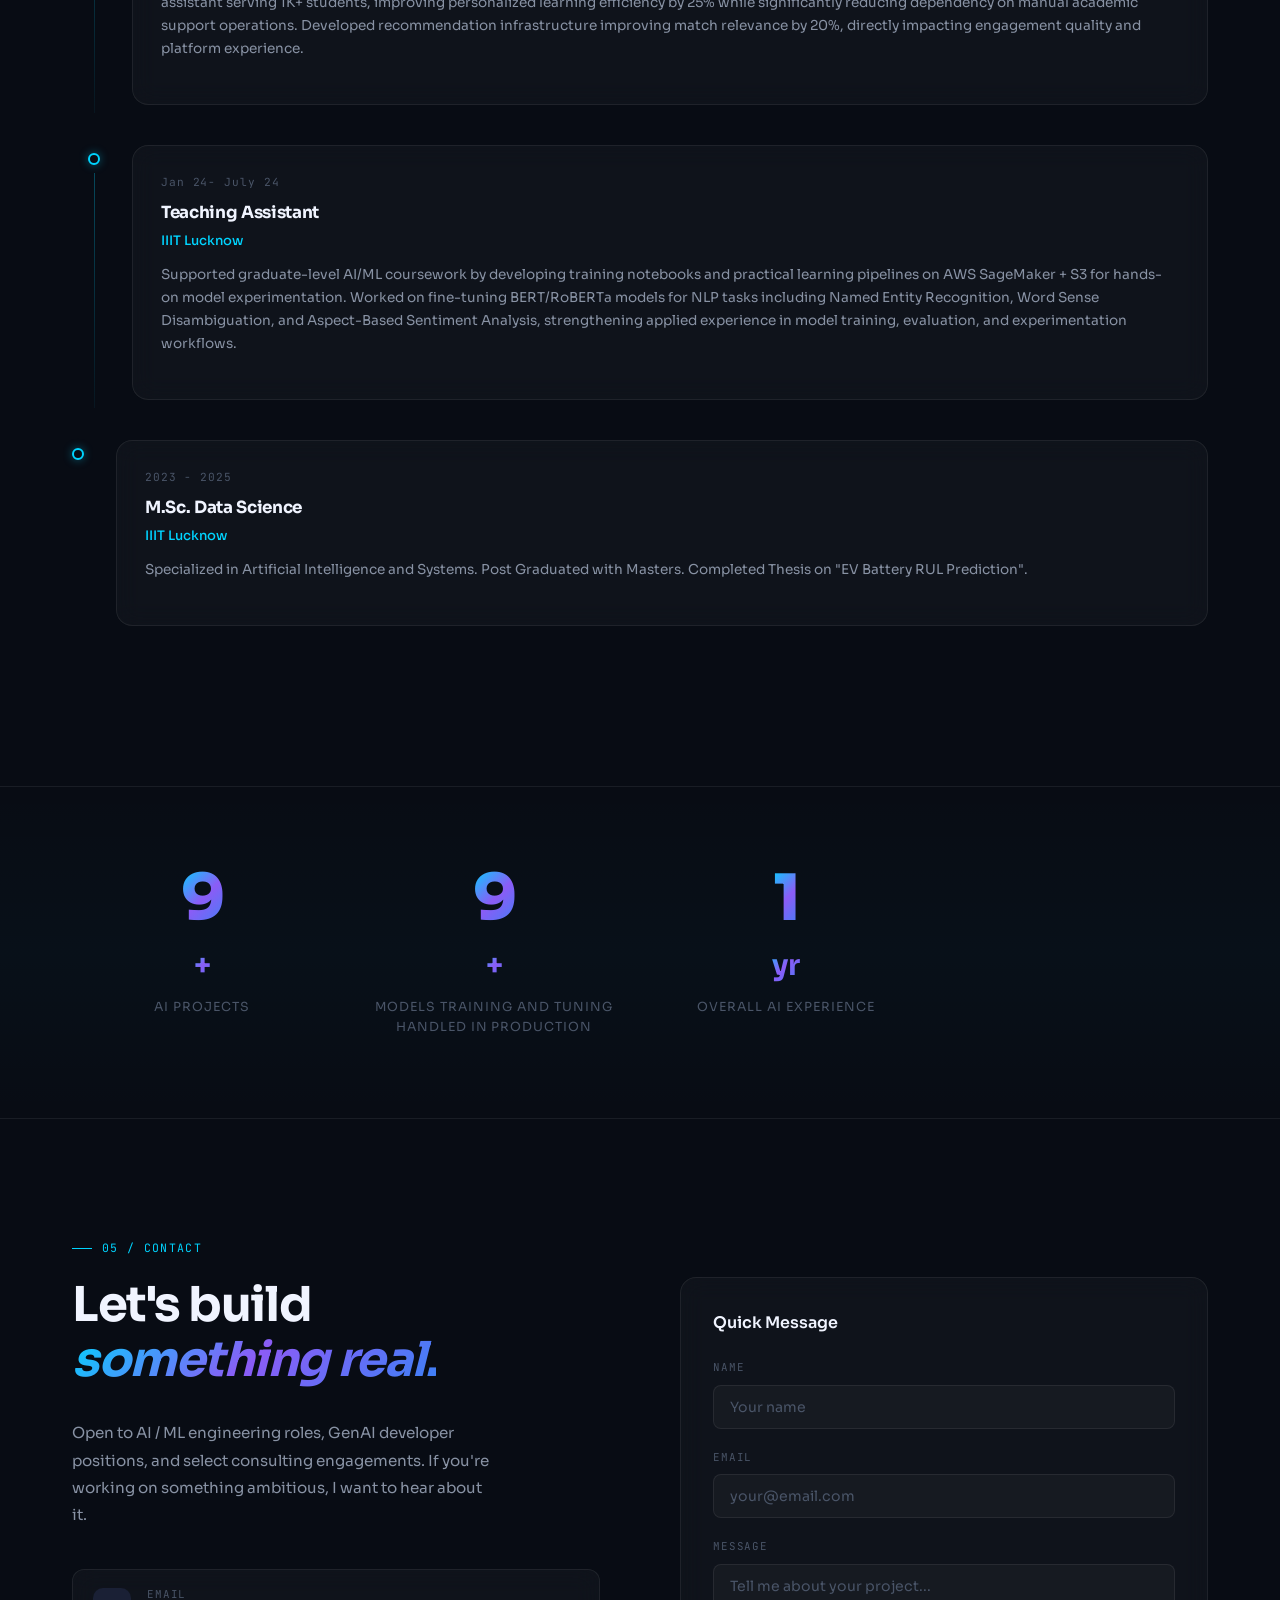
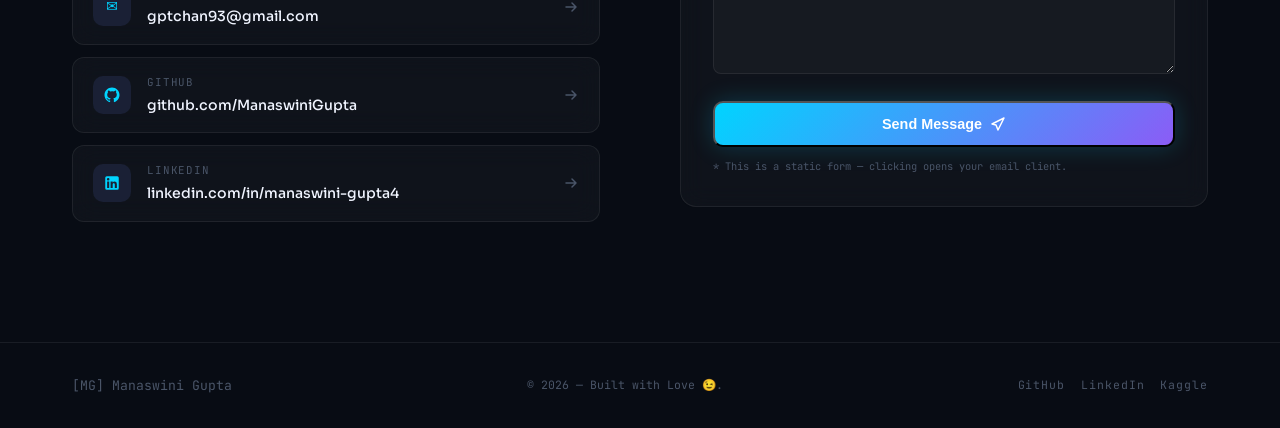
==== commit 48233a4f: "Update index.html" ====
--- a/index.html
+++ b/index.html
@@ -7,7 +7,7 @@
   <title>Manaswini Gupta — AI Systems Engineer</title>
   
   <!-- Favicon -->
-  <!-- <link rel="icon" type="image/png" href="images/favicon.png" /> -->
+  <link rel="icon" type="image/png" href="images/favicon.png" />
 
   
   <!-- Fonts: Clash Display + Sora -->
